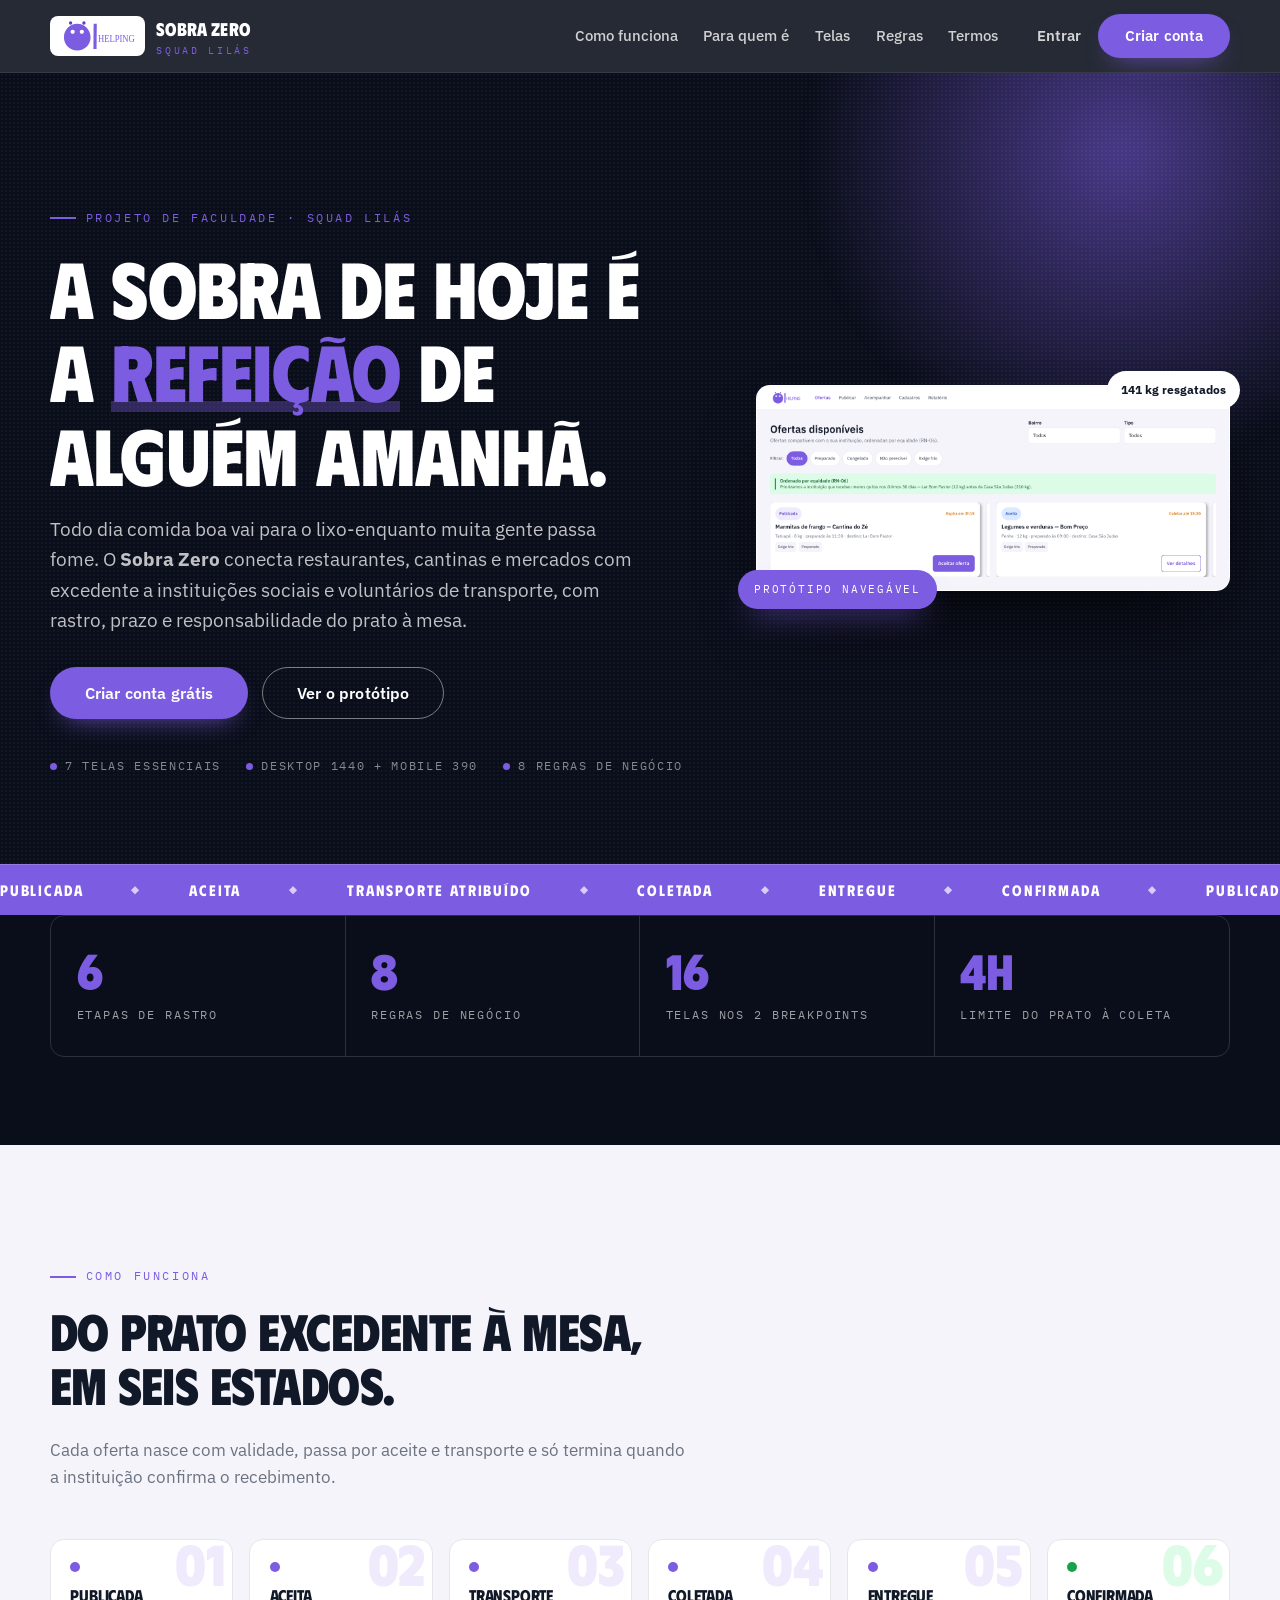
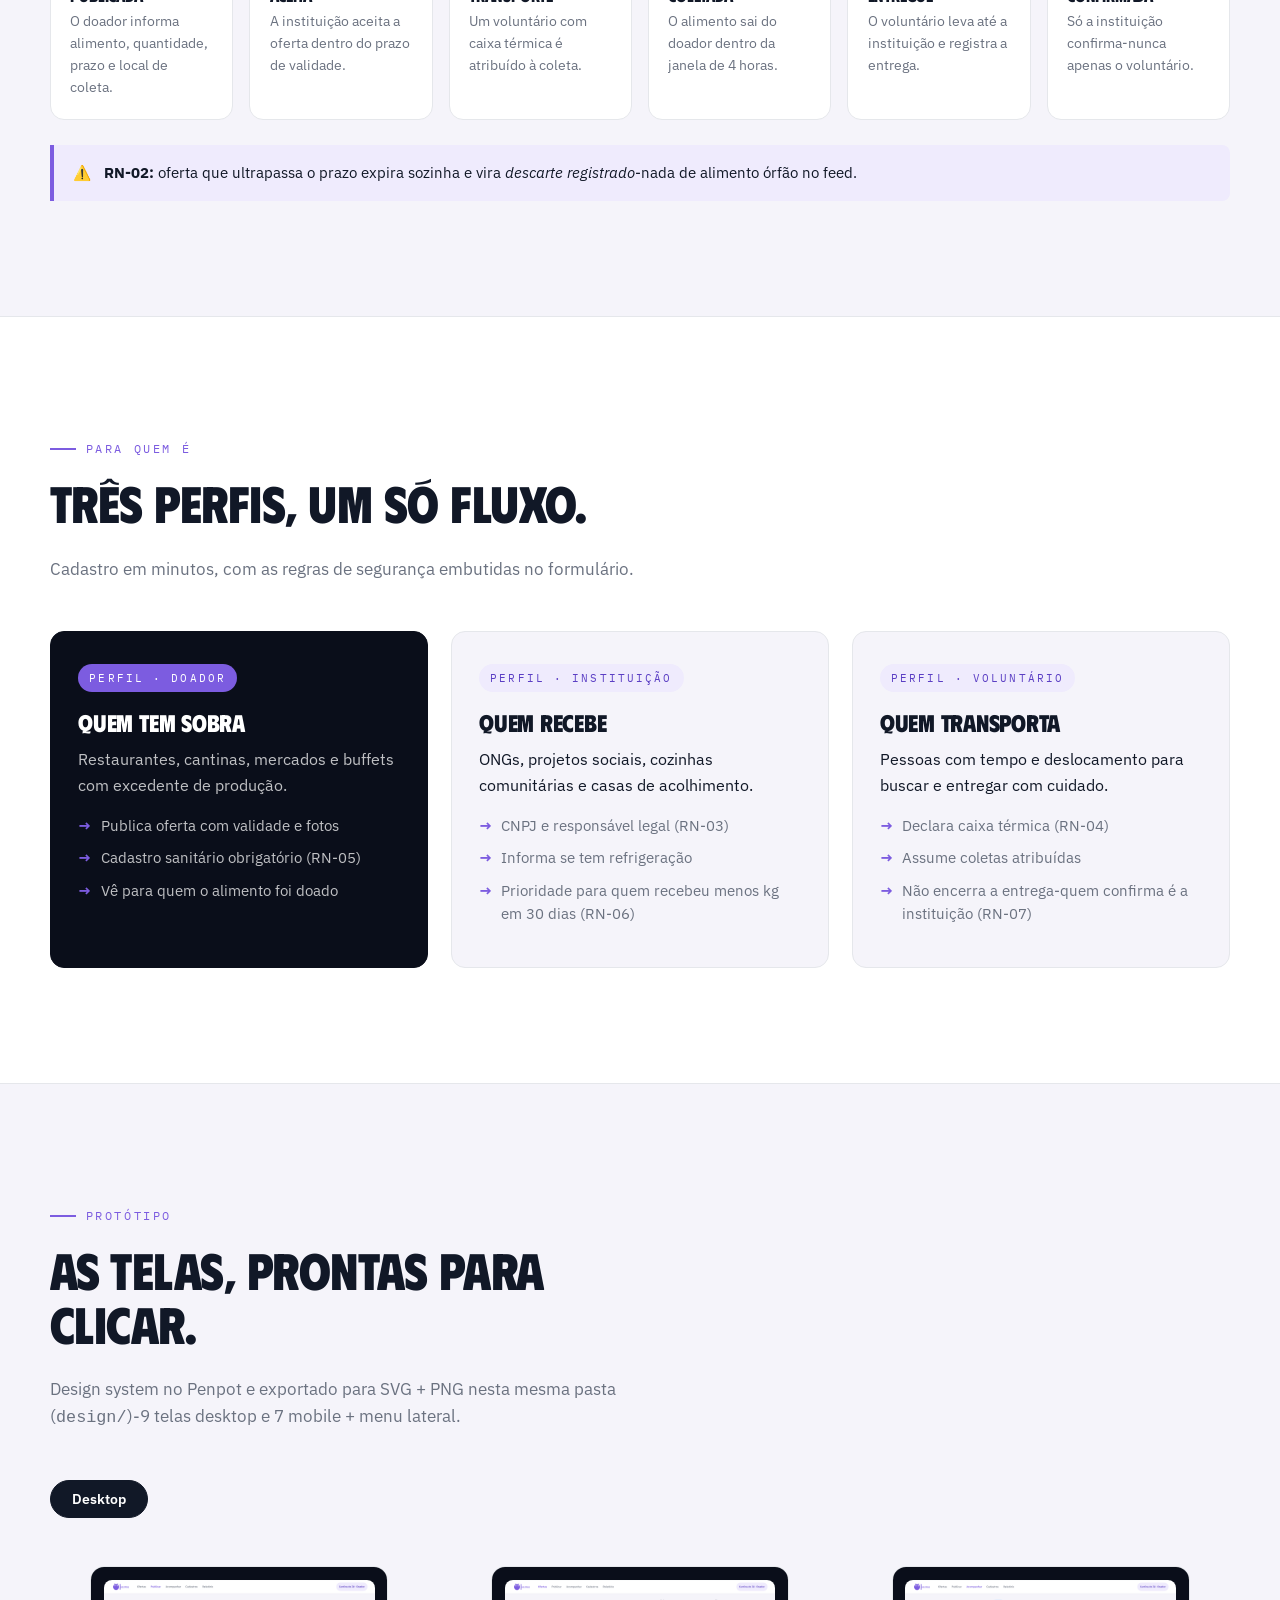
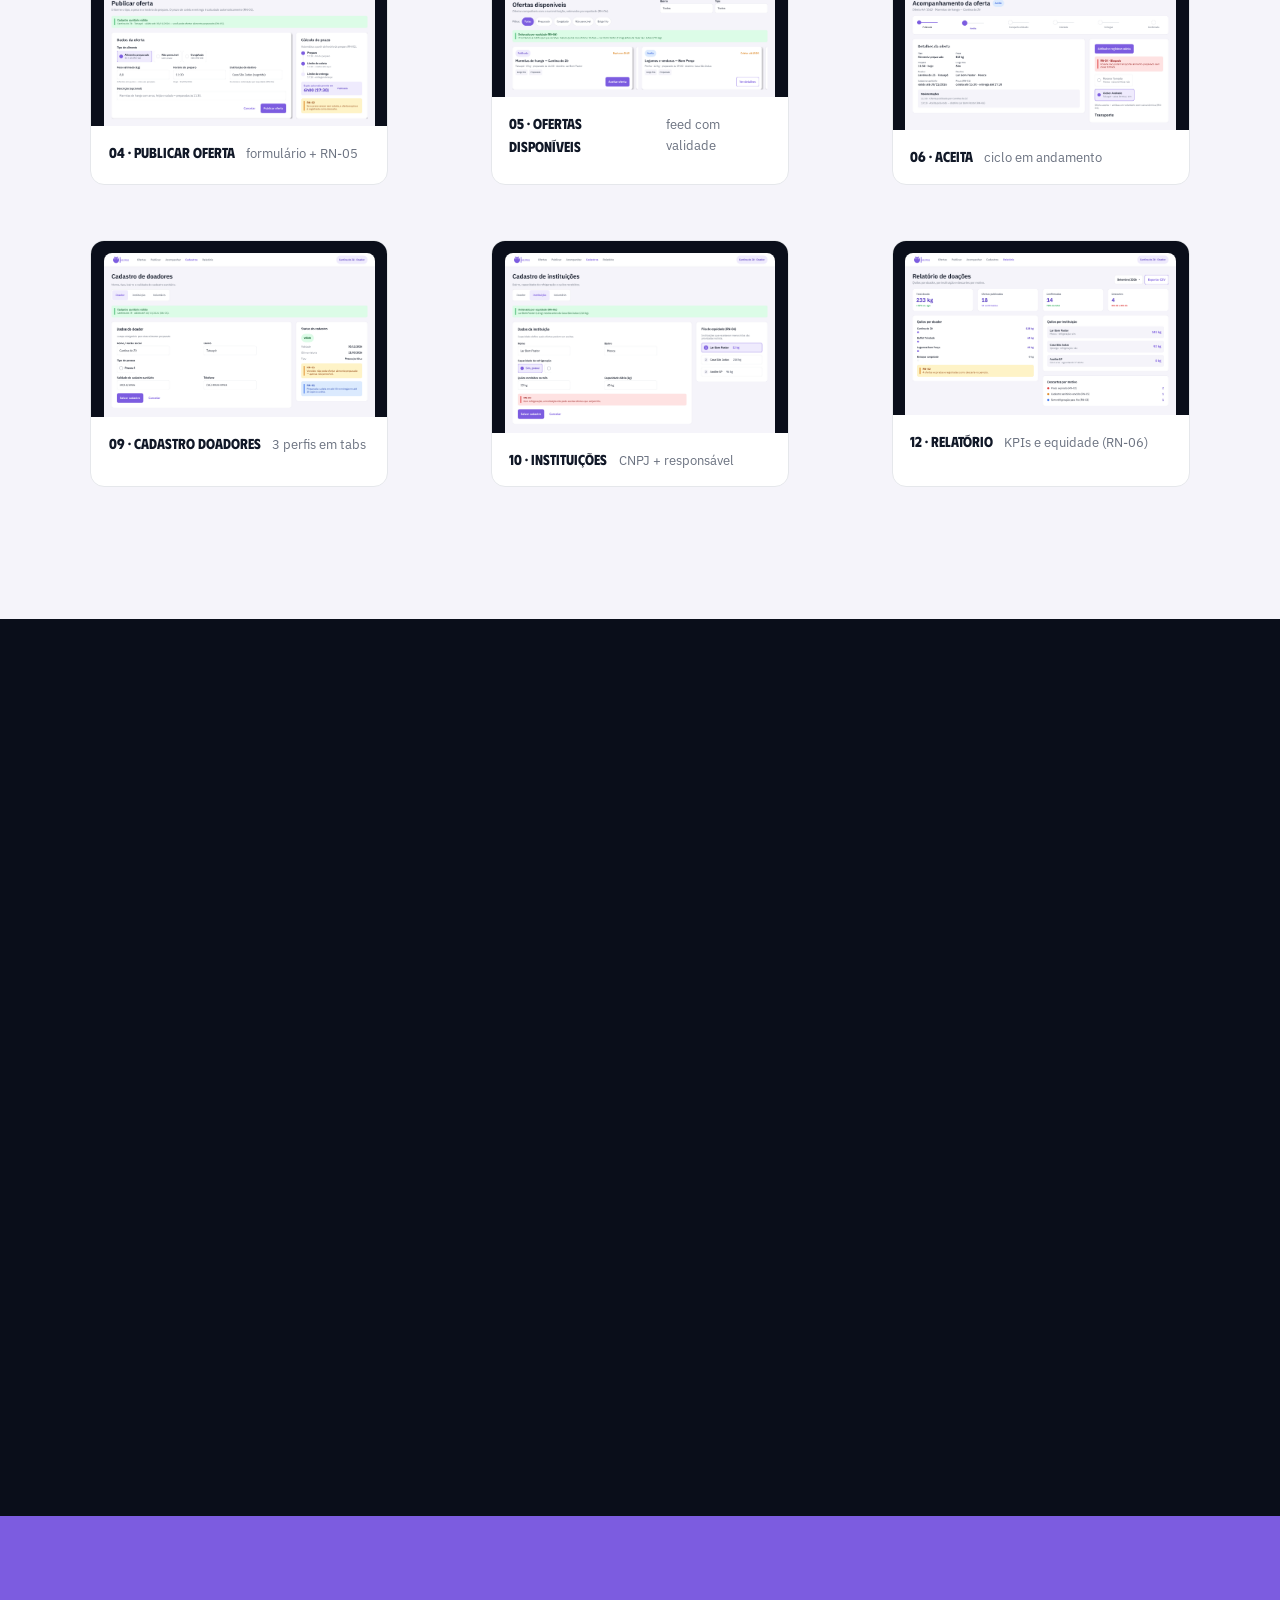
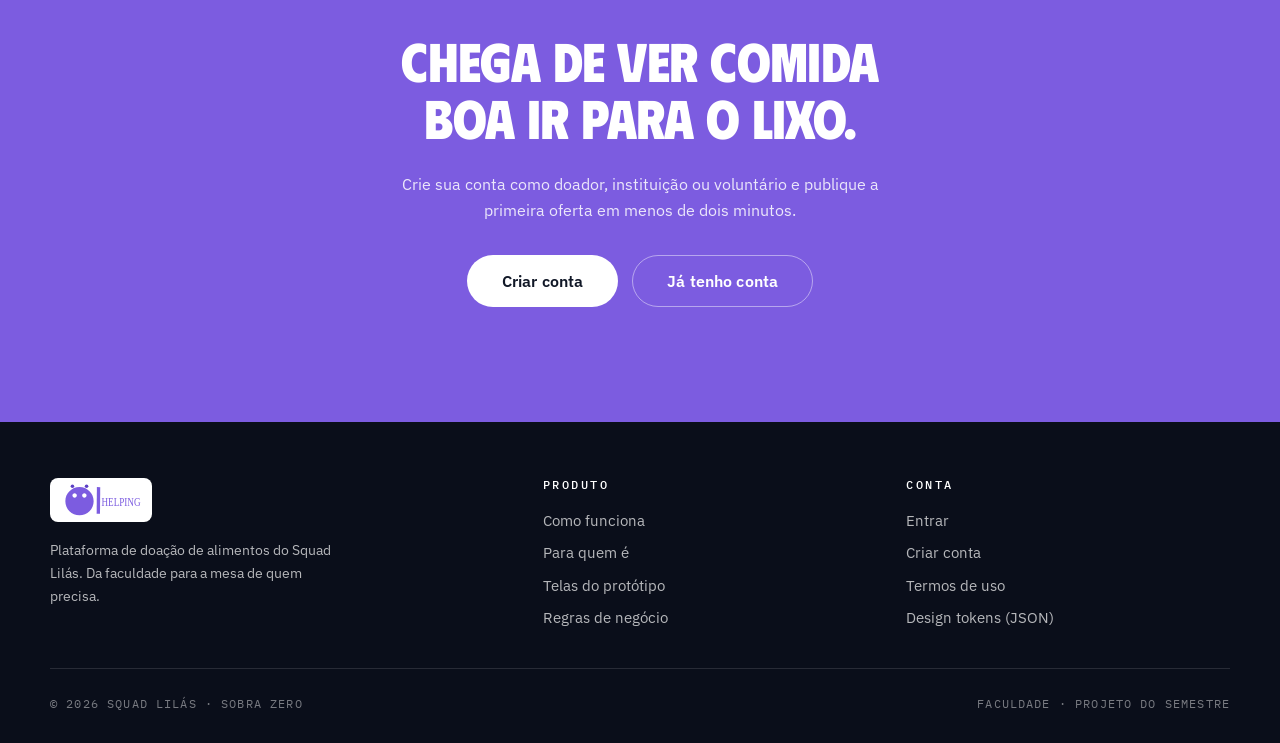
==== index.html @ b62a6cd4 "style: troca ' — ' por '-' em todo o projeto" ====
<!DOCTYPE html>
<html lang="pt-BR">
<head>
  <meta charset="UTF-8">
  <meta name="viewport" content="width=device-width, initial-scale=1.0">
  <meta name="description" content="Sobra Zero-plataforma que conecta doadores de alimento a instituições e voluntários. Projeto Squad Lilás.">
  <title>Sobra Zero-da sobra à mesa de quem precisa | Squad Lilás</title>
  <link rel="stylesheet" href="css/stily.css">
</head>
<body>

  <!-- ================= HEADER ================= -->
  <header class="site-header" id="header">
    <div class="container">
      <a class="brand" href="index.html">
        <img src="/design/Logo/Logo.svg" alt="Logo Sobra Zero">
        <span>
          <strong>Sobra Zero</strong>
          <small>Squad Lilás</small>
        </span>
      </a>

      <nav class="nav">
        <a href="#ciclo">Como funciona</a>
        <a href="#para-quem">Para quem é</a>
        <a href="#telas">Telas</a>
        <a href="#regras">Regras</a>
        <a href="pages/termos.html">Termos</a>
      </nav>

      <div class="header-actions">
        <a class="login" href="pages/login.html">Entrar</a>
        <a class="btn btn-primary" href="pages/cadastro.html">Criar conta</a>
      </div>

      <button class="burger" id="burger" aria-label="Abrir menu" aria-expanded="false">
        <span></span>
      </button>
    </div>
  </header>

  <!-- ================= HERO ================= -->
  <section class="hero">
    <div class="container">
      <div class="hero-grid">
        <div>
          <span class="kicker">Projeto de faculdade · Squad Lilás</span>
          <h1>A sobra de hoje é a <span class="accent">refeição</span> de alguém amanhã.</h1>
          <p class="lead">
            Todo dia comida boa vai para o lixo-enquanto muita gente passa fome.
            O <strong>Sobra Zero</strong> conecta restaurantes, cantinas e mercados com excedente
            a instituições sociais e voluntários de transporte, com rastro, prazo e
            responsabilidade do prato à mesa.
          </p>

          <div class="hero-ctas">
            <a class="btn btn-primary btn-lg" href="pages/cadastro.html">Criar conta grátis</a>
            <a class="btn btn-ghost-light btn-lg" href="#telas">Ver o protótipo</a>
          </div>

          <div class="hero-meta">
            <span>7 telas essenciais</span>
            <span>Desktop 1440 + Mobile 390</span>
            <span>8 regras de negócio</span>
          </div>
        </div>

        <div class="hero-visual">
          <div class="shot">
            <img src="design/desktop/05-ofertas-disponiveis.png"
                 alt="Tela Ofertas disponíveis do protótipo Sobra Zero" loading="lazy">
          </div>
          <span class="badge">Protótipo navegável</span>
          <span class="badge-2">141 kg resgatados</span>
        </div>
      </div>
    </div>

    <!-- ticker do ciclo de vida -->
    <div class="ticker" aria-hidden="true">
      <div class="ticker-track">
        <span>Publicada</span><span>Aceita</span><span>Transporte atribuído</span>
        <span>Coletada</span><span>Entregue</span><span>Confirmada</span>
        <span>Publicada</span><span>Aceita</span><span>Transporte atribuído</span>
        <span>Coletada</span><span>Entregue</span><span>Confirmada</span>
      </div>
    </div>
  </section>

  <!-- ================= STATS ================= -->
  <section class="stats">
    <div class="container">
      <div class="stats-grid">
        <div class="stat reveal"><b>6</b><span>etapas de rastro</span></div>
        <div class="stat reveal"><b>8</b><span>regras de negócio</span></div>
        <div class="stat reveal"><b>16</b><span>telas nos 2 breakpoints</span></div>
        <div class="stat reveal"><b>4h</b><span>limite do prato à coleta</span></div>
      </div>
    </div>
  </section>

  <!-- ================= CICLO ================= -->
  <section class="section" id="ciclo">
    <div class="container">
      <div class="section-head reveal">
        <span class="kicker">Como funciona</span>
        <h2>Do prato excedente à mesa, em seis estados.</h2>
        <p>Cada oferta nasce com validade, passa por aceite e transporte e só termina
           quando a instituição confirma o recebimento.</p>
      </div>

      <div class="cycle-grid">
        <article class="step reveal" data-n="01">
          <div class="dot"></div>
          <h3>Publicada</h3>
          <p>O doador informa alimento, quantidade, prazo e local de coleta.</p>
        </article>
        <article class="step reveal" data-n="02">
          <div class="dot"></div>
          <h3>Aceita</h3>
          <p>A instituição aceita a oferta dentro do prazo de validade.</p>
        </article>
        <article class="step reveal" data-n="03">
          <div class="dot"></div>
          <h3>Transporte</h3>
          <p>Um voluntário com caixa térmica é atribuído à coleta.</p>
        </article>
        <article class="step reveal" data-n="04">
          <div class="dot"></div>
          <h3>Coletada</h3>
          <p>O alimento sai do doador dentro da janela de 4 horas.</p>
        </article>
        <article class="step reveal" data-n="05">
          <div class="dot"></div>
          <h3>Entregue</h3>
          <p>O voluntário leva até a instituição e registra a entrega.</p>
        </article>
        <article class="step is-end reveal" data-n="06">
          <div class="dot"></div>
          <h3>Confirmada</h3>
          <p>Só a instituição confirma-nunca apenas o voluntário.</p>
        </article>
      </div>

      <div class="cycle-note reveal">
        <span>⚠️</span>
        <p style="margin:0">
          <b>RN-02:</b> oferta que ultrapassa o prazo expira sozinha e vira
          <em>descarte registrado</em>-nada de alimento órfão no feed.
        </p>
      </div>
    </div>
  </section>

  <!-- ================= PARA QUEM ================= -->
  <section class="section personas" id="para-quem">
    <div class="container">
      <div class="section-head reveal">
        <span class="kicker">Para quem é</span>
        <h2>Três perfis, um só fluxo.</h2>
        <p>Cadastro em minutos, com as regras de segurança embutidas no formulário.</p>
      </div>

      <div class="persona-grid">
        <article class="persona is-featured reveal">
          <span class="tag">Perfil · Doador</span>
          <h3>Quem tem sobra</h3>
          <p>Restaurantes, cantinas, mercados e buffets com excedente de produção.</p>
          <ul>
            <li>Publica oferta com validade e fotos</li>
            <li>Cadastro sanitário obrigatório (RN-05)</li>
            <li>Vê para quem o alimento foi doado</li>
          </ul>
        </article>

        <article class="persona reveal">
          <span class="tag">Perfil · Instituição</span>
          <h3>Quem recebe</h3>
          <p>ONGs, projetos sociais, cozinhas comunitárias e casas de acolhimento.</p>
          <ul>
            <li>CNPJ e responsável legal (RN-03)</li>
            <li>Informa se tem refrigeração</li>
            <li>Prioridade para quem recebeu menos kg em 30 dias (RN-06)</li>
          </ul>
        </article>

        <article class="persona reveal">
          <span class="tag">Perfil · Voluntário</span>
          <h3>Quem transporta</h3>
          <p>Pessoas com tempo e deslocamento para buscar e entregar com cuidado.</p>
          <ul>
            <li>Declara caixa térmica (RN-04)</li>
            <li>Assume coletas atribuídas</li>
            <li>Não encerra a entrega-quem confirma é a instituição (RN-07)</li>
          </ul>
        </article>
      </div>
    </div>
  </section>

  <!-- ================= TELAS ================= -->
  <section class="section" id="telas">
    <div class="container">
      <div class="section-head reveal">
        <span class="kicker">Protótipo</span>
        <h2>As telas, prontas para clicar.</h2>
        <p>Design system no Penpot e exportado para SVG + PNG nesta mesma pasta
           (<code>design/</code>)-9 telas desktop e 7 mobile + menu lateral.</p>
      </div>

      <div class="gallery-tabs" role="tablist">
        <button class="gallery-tab is-active" data-panel="desk">Desktop</button>
      </div>

      <div class="gallery-panel is-active" id="panel-desk">
        <div class="gallery-grid">
          <figure class="shot-card reveal">
            <div class="frame"><img src="design/desktop/04-publicar-oferta.png" alt="Tela Publicar oferta" loading="lazy"></div>
            <figcaption><b>04 · Publicar oferta</b><span>formulário + RN-05</span></figcaption>
          </figure>
          <figure class="shot-card reveal">
            <div class="frame"><img src="design/desktop/05-ofertas-disponiveis.png" alt="Tela Ofertas disponíveis" loading="lazy"></div>
            <figcaption><b>05 · Ofertas disponíveis</b><span>feed com validade</span></figcaption>
          </figure>
          <figure class="shot-card reveal">
            <div class="frame"><img src="design/desktop/06-acompanhar-aceita.png" alt="Tela Acompanhamento Aceita" loading="lazy"></div>
            <figcaption><b>06 · Aceita</b><span>ciclo em andamento</span></figcaption>
          </figure>
          <figure class="shot-card reveal">
            <div class="frame"><img src="design/desktop/09-cadastro-doadores.png" alt="Tela Cadastro de doadores" loading="lazy"></div>
            <figcaption><b>09 · Cadastro doadores</b><span>3 perfis em tabs</span></figcaption>
          </figure>
          <figure class="shot-card reveal">
            <div class="frame"><img src="design/desktop/10-cadastro-instituicoes.png" alt="Tela Cadastro de instituições" loading="lazy"></div>
            <figcaption><b>10 · Instituições</b><span>CNPJ + responsável</span></figcaption>
          </figure>
          <figure class="shot-card reveal">
            <div class="frame"><img src="design/desktop/12-relatorio-doacoes.png" alt="Tela Relatório de doações" loading="lazy"></div>
            <figcaption><b>12 · Relatório</b><span>KPIs e equidade (RN-06)</span></figcaption>
          </figure>
        </div>
      </div>
    </div>
  </section>

  <!-- ================= REGRAS ================= -->
  <section class="section rules" id="regras">
    <div class="container">
      <div class="section-head reveal">
        <span class="kicker">Regras de negócio</span>
        <h2>Oito regras que protegem quem come.</h2>
        <p>Negócio não é enfeite: prazo, frio e assinatura de quem recebe são requisitos do produto.</p>
      </div>

      <div class="rules-grid">
        <div class="rule reveal"><code>RN-01</code><p>Alimento preparado: 4h entre o fim do preparo e a coleta, 2h entre coleta e entrega.</p></div>
        <div class="rule reveal"><code>RN-02</code><p>Oferta que estoura o prazo expira sozinha e é registrada como descarte.</p></div>
        <div class="rule reveal"><code>RN-03</code><p>Instituição sem refrigeração não pode aceitar oferta que exija frio.</p></div>
        <div class="rule reveal"><code>RN-04</code><p>Voluntário sem caixa térmica não pode transportar alimento.</p></div>
        <div class="rule reveal"><code>RN-05</code><p>Cadastro sanitário vencido: não ofertar preparado, apenas não perecível.</p></div>
        <div class="rule reveal"><code>RN-06</code><p>Feed prioriza a instituição que recebeu menos quilos nos últimos 30 dias.</p></div>
        <div class="rule reveal"><code>RN-07</code><p>Entrega só conclui com confirmação da instituição, nunca só do voluntário.</p></div>
        <div class="rule reveal"><code>RN-08</code><p>Congelado não é preparado: prazo estendido de 48 horas.</p></div>
      </div>
    </div>
  </section>

  <!-- ================= CTA ================= -->
  <section class="section cta-band">
    <div class="container">
      <h2>Chega de ver comida boa ir para o lixo.</h2>
      <p>Crie sua conta como doador, instituição ou voluntário e publique a primeira
         oferta em menos de dois minutos.</p>
      <div class="row">
        <a class="btn btn-light btn-lg" href="pages/cadastro.html">Criar conta</a>
        <a class="btn btn-ghost-light btn-lg" href="pages/login.html">Já tenho conta</a>
      </div>
    </div>
  </section>

  <!-- ================= FOOTER ================= -->
  <footer class="site-footer">
    <div class="container">
      <div class="footer-grid">
        <div class="footer-brand">
          <img src="imags/Logo/Logo.svg" alt="Sobra Zero">
          <p>Plataforma de doação de alimentos do Squad Lilás.
             Da faculdade para a mesa de quem precisa.</p>
        </div>

        <div>
          <h4>Produto</h4>
          <ul>
            <li><a href="#ciclo">Como funciona</a></li>
            <li><a href="#para-quem">Para quem é</a></li>
            <li><a href="#telas">Telas do protótipo</a></li>
            <li><a href="#regras">Regras de negócio</a></li>
          </ul>
        </div>

        <div>
          <h4>Conta</h4>
          <ul>
            <li><a href="pages/login.html">Entrar</a></li>
            <li><a href="pages/cadastro.html">Criar conta</a></li>
            <li><a href="pages/termos.html">Termos de uso</a></li>
            <li><a href="design/structure.json">Design tokens (JSON)</a></li>
          </ul>
        </div>
      </div>

      <div class="footer-bottom">
        <span>© 2026 Squad Lilás · Sobra Zero</span>
        <span>Faculdade · Projeto do semestre</span>
      </div>
    </div>
  </footer>

  <script>
    // menu mobile
    const header = document.getElementById('header');
    document.getElementById('burger').addEventListener('click', function () {
      const open = header.classList.toggle('is-open');
      this.setAttribute('aria-expanded', open);
    });

    // abas da galeria
    document.querySelectorAll('.gallery-tab').forEach(function (tab) {
      tab.addEventListener('click', function () {
        document.querySelectorAll('.gallery-tab').forEach(t => t.classList.remove('is-active'));
        document.querySelectorAll('.gallery-panel').forEach(p => p.classList.remove('is-active'));
        tab.classList.add('is-active');
        document.getElementById('panel-' + tab.dataset.panel).classList.add('is-active');
      });
    });

    // reveal on scroll
    const io = new IntersectionObserver(function (entries) {
      entries.forEach(function (e) {
        if (e.isIntersecting) { e.target.classList.add('is-visible'); io.unobserve(e.target); }
      });
    }, { threshold: .12 });
    document.querySelectorAll('.reveal').forEach(el => io.observe(el));
  </script>
</body>
</html>
---- css/stily.css ----
/* ============================================================
   Sobra Zero-Squad Lilás
   Arquivo de estilos principal (esqueleto: css/stily.css)
   Tokens extraídos do design system Penpot "Lilas Helping"
   ============================================================ */

@import url('https://fonts.googleapis.com/css2?family=Phudu:wght@400;600;700;800&family=IBM+Plex+Sans:ital,wght@0,400;0,500;0,600;0,700;1,400&family=IBM+Plex+Mono:wght@400;500&display=swap');

:root {
  /* marca */
  --purple: #7C5CE0;
  --purple-dark: #5B3FC4;
  --tint: #EFEBFD;
  --tint-2: #E2DBFB;
  /* neutros */
  --ink: #111827;
  --ink-deep: #0A0E1A;
  --muted: #6B7280;
  --paper: #F5F4FA;
  --white: #FFFFFF;
  --border: #E5E7EB;
  /* estados */
  --success: #16A34A;
  --success-bg: #DCFCE7;
  --warning: #D97706;
  --warning-bg: #FEF3C7;
  --danger: #DC2626;
  --danger-bg: #FEE2E2;
  /* tipografia */
  --display: 'Phudu', sans-serif;
  --body: 'IBM Plex Sans', sans-serif;
  --mono: 'IBM Plex Mono', monospace;
  /* medidas */
  --container: 1180px;
  --radius: 14px;
  --radius-sm: 8px;
  --shadow: 0 18px 50px -22px rgba(17, 24, 39, .35);
  --shadow-soft: 0 8px 30px -18px rgba(17, 24, 39, .4);
}

/* ---------------- base ---------------- */
*, *::before, *::after { box-sizing: border-box; }

html { scroll-behavior: smooth; }

body {
  margin: 0;
  font-family: var(--body);
  color: var(--ink);
  background: var(--paper);
  line-height: 1.6;
  -webkit-font-smoothing: antialiased;
  text-rendering: optimizeLegibility;
}

img { max-width: 100%; display: block; }
a { color: inherit; }
h1, h2, h3, h4 { font-family: var(--display); line-height: 1.05; margin: 0 0 .5em; letter-spacing: -.01em; }
p { margin: 0 0 1em; }

::selection { background: var(--purple); color: #fff; }

.container {
  width: min(var(--container), calc(100% - 3rem));
  margin-inline: auto;
}

.kicker {
  font-family: var(--mono);
  font-size: .74rem;
  letter-spacing: .22em;
  text-transform: uppercase;
  color: var(--purple);
  display: inline-flex;
  align-items: center;
  gap: .6rem;
  margin-bottom: 1.1rem;
}
.kicker::before {
  content: "";
  width: 26px;
  height: 2px;
  background: var(--purple);
}

.section { padding: clamp(4rem, 9vw, 7.5rem) 0; }
.section-head { max-width: 640px; margin-bottom: 3rem; }
.section-head h2 { font-size: clamp(2rem, 4.4vw, 3.2rem); font-weight: 800; }
.section-head p { color: var(--muted); font-size: 1.05rem; }

/* ---------------- botões ---------------- */
.btn {
  display: inline-flex;
  align-items: center;
  justify-content: center;
  gap: .55rem;
  padding: .85rem 1.6rem;
  border-radius: 999px;
  border: 1.5px solid transparent;
  font: 600 .95rem/1 var(--body);
  letter-spacing: .01em;
  text-decoration: none;
  cursor: pointer;
  transition: transform .2s ease, box-shadow .2s ease, background .2s ease, color .2s ease, border-color .2s ease;
}
.btn:active { transform: translateY(1px) scale(.99); }

.btn-primary {
  background: var(--purple);
  color: #fff;
  box-shadow: 0 12px 26px -14px rgba(124, 92, 224, .9);
}
.btn-primary:hover { background: var(--purple-dark); transform: translateY(-2px); }

.btn-ghost {
  background: transparent;
  color: var(--ink);
  border-color: var(--ink);
}
.btn-ghost:hover { background: var(--ink); color: #fff; }

.btn-ghost-light {
  background: transparent;
  color: #fff;
  border-color: rgba(255, 255, 255, .45);
}
.btn-ghost-light:hover { background: #fff; color: var(--ink); border-color: #fff; }

.btn-light { background: #fff; color: var(--ink); }
.btn-light:hover { transform: translateY(-2px); box-shadow: var(--shadow); }

.btn-lg { padding: 1.05rem 2.1rem; font-size: 1rem; }
.btn-block { width: 100%; }

/* ---------------- header ---------------- */
.site-header {
  position: sticky;
  top: 0;
  z-index: 60;
  background: rgba(10, 14, 26, .88);
  backdrop-filter: blur(14px);
  border-bottom: 1px solid rgba(255, 255, 255, .08);
}
.site-header .container {
  display: flex;
  align-items: center;
  gap: 2rem;
  min-height: 72px;
}
.brand {
  display: flex;
  align-items: center;
  gap: .7rem;
  text-decoration: none;
  color: #fff;
}
.brand img { height: 40px; width: auto; background: #fff; border-radius: 8px; padding: 3px 7px; }
.brand strong {
  font-family: var(--display);
  font-weight: 800;
  font-size: 1.15rem;
  letter-spacing: .01em;
}
.brand small { display: block; font-family: var(--mono); font-size: .6rem; letter-spacing: .28em; color: var(--purple); text-transform: uppercase; }

.nav { display: flex; gap: 1.6rem; margin-left: auto; }
.nav a {
  color: rgba(255, 255, 255, .78);
  text-decoration: none;
  font-size: .92rem;
  font-weight: 500;
  position: relative;
  padding: .3rem 0;
}
.nav a::after {
  content: "";
  position: absolute;
  left: 0; bottom: 0;
  width: 100%;
  height: 2px;
  background: var(--purple);
  transform: scaleX(0);
  transform-origin: left;
  transition: transform .25s ease;
}
.nav a:hover { color: #fff; }
.nav a:hover::after { transform: scaleX(1); }

.header-actions { display: flex; gap: .7rem; align-items: center; }
.header-actions .login {
  color: rgba(255, 255, 255, .8);
  text-decoration: none;
  font-weight: 600;
  font-size: .92rem;
  padding: .55rem .4rem;
}
.header-actions .login:hover { color: #fff; }

.burger {
  display: none;
  margin-left: auto;
  width: 44px; height: 44px;
  border: 1px solid rgba(255, 255, 255, .25);
  border-radius: 10px;
  background: transparent;
  cursor: pointer;
  position: relative;
}
.burger span, .burger span::before, .burger span::after {
  content: "";
  position: absolute;
  left: 12px;
  width: 20px; height: 2px;
  background: #fff;
  transition: .25s;
}
.burger span { top: 21px; }
.burger span::before { top: -6px; left: 0; }
.burger span::after { top: 6px; left: 0; }

/* ---------------- hero ---------------- */
.hero {
  position: relative;
  background: var(--ink-deep);
  color: #fff;
  overflow: hidden;
  padding: clamp(4.5rem, 10vw, 8rem) 0 0;
}
.hero::before {
  /* mancha roxa */
  content: "";
  position: absolute;
  width: 720px; height: 720px;
  top: -280px; right: -200px;
  background: radial-gradient(circle, rgba(124, 92, 224, .55) 0%, rgba(124, 92, 224, 0) 62%);
  filter: blur(8px);
  pointer-events: none;
}
.hero::after {
  /* grão */
  content: "";
  position: absolute;
  inset: 0;
  background-image: radial-gradient(rgba(255, 255, 255, .075) 1px, transparent 1px);
  background-size: 4px 4px;
  opacity: .5;
  pointer-events: none;
}
.hero .container { position: relative; z-index: 2; }

.hero-grid {
  display: grid;
  grid-template-columns: 1.15fr .85fr;
  gap: clamp(2rem, 5vw, 4.5rem);
  align-items: center;
  padding-bottom: clamp(3.5rem, 7vw, 5.5rem);
}

.hero h1 {
  font-size: clamp(2.6rem, 6.2vw, 5rem);
  font-weight: 800;
  margin-bottom: 1.2rem;
}
.hero h1 .accent {
  color: var(--purple);
  position: relative;
  white-space: nowrap;
}
.hero h1 .accent::after {
  content: "";
  position: absolute;
  left: 0; bottom: .08em;
  width: 100%; height: .14em;
  background: rgba(124, 92, 224, .35);
  z-index: -1;
}
.hero .lead {
  font-size: clamp(1.02rem, 1.5vw, 1.18rem);
  color: rgba(255, 255, 255, .74);
  max-width: 54ch;
  margin-bottom: 2rem;
}
.hero-ctas { display: flex; flex-wrap: wrap; gap: .9rem; margin-bottom: 2.4rem; }

.hero-meta {
  display: flex;
  flex-wrap: wrap;
  gap: 1.6rem;
  font-family: var(--mono);
  font-size: .74rem;
  letter-spacing: .14em;
  text-transform: uppercase;
  color: rgba(255, 255, 255, .5);
}
.hero-meta span { display: inline-flex; align-items: center; gap: .5rem; }
.hero-meta span::before {
  content: "";
  width: 7px; height: 7px;
  border-radius: 50%;
  background: var(--purple);
}

/* mockup do protótipo no hero */
.hero-visual {
  position: relative;
  animation: floatIn .9s .15s cubic-bezier(.2, .7, .2, 1) both;
}
.hero-visual .shot {
  border-radius: var(--radius);
  border: 1px solid rgba(255, 255, 255, .14);
  box-shadow: 0 40px 80px -30px rgba(0, 0, 0, .8);
  background: #fff;
  overflow: hidden;
}
.hero-visual .shot img { width: 100%; }
.hero-visual .badge {
  position: absolute;
  bottom: -18px; left: -18px;
  background: var(--purple);
  color: #fff;
  font-family: var(--mono);
  font-size: .7rem;
  letter-spacing: .16em;
  text-transform: uppercase;
  padding: .65rem 1rem;
  border-radius: 999px;
  box-shadow: 0 16px 30px -14px rgba(124, 92, 224, .9);
}
.hero-visual .badge-2 {
  position: absolute;
  top: -14px; right: -10px;
  background: #fff;
  color: var(--ink);
  font-weight: 700;
  font-size: .78rem;
  padding: .55rem .9rem;
  border-radius: 999px;
  box-shadow: var(--shadow);
}

/* ticker do ciclo */
.ticker {
  position: relative;
  z-index: 2;
  background: var(--purple);
  color: #fff;
  overflow: hidden;
  border-top: 1px solid rgba(255, 255, 255, .18);
  padding: .8rem 0;
}
.ticker-track {
  display: flex;
  gap: 3rem;
  width: max-content;
  animation: ticker 26s linear infinite;
  font-family: var(--display);
  font-weight: 700;
  font-size: .95rem;
  letter-spacing: .12em;
  text-transform: uppercase;
  white-space: nowrap;
}
.ticker-track span { display: inline-flex; align-items: center; gap: 3rem; }
.ticker-track span::after { content: "◆"; font-size: .6rem; opacity: .7; }

/* ---------------- stats ---------------- */
.stats {
  background: var(--ink-deep);
  color: #fff;
  padding: 0 0 clamp(3.5rem, 7vw, 5.5rem);
}
.stats-grid {
  display: grid;
  grid-template-columns: repeat(4, 1fr);
  border: 1px solid rgba(255, 255, 255, .14);
  border-radius: var(--radius);
  overflow: hidden;
}
.stat {
  padding: 1.8rem 1.6rem;
  border-right: 1px solid rgba(255, 255, 255, .14);
}
.stat:last-child { border-right: 0; }
.stat b {
  display: block;
  font-family: var(--display);
  font-weight: 800;
  font-size: clamp(2.2rem, 4vw, 3.1rem);
  color: var(--purple);
  line-height: 1;
  margin-bottom: .45rem;
}
.stat span {
  font-family: var(--mono);
  font-size: .72rem;
  letter-spacing: .16em;
  text-transform: uppercase;
  color: rgba(255, 255, 255, .6);
}

/* ---------------- ciclo ---------------- */
.cycle-grid {
  display: grid;
  grid-template-columns: repeat(6, 1fr);
  gap: 1rem;
}
.step {
  position: relative;
  background: var(--white);
  border: 1px solid var(--border);
  border-radius: var(--radius);
  padding: 1.4rem 1.2rem 1.3rem;
  overflow: hidden;
  transition: transform .25s ease, box-shadow .25s ease, border-color .25s ease;
}
.step:hover { transform: translateY(-6px); box-shadow: var(--shadow); border-color: var(--tint-2); }
.step::before {
  content: attr(data-n);
  position: absolute;
  top: -.35rem; right: .4rem;
  font-family: var(--display);
  font-weight: 800;
  font-size: 3.6rem;
  color: var(--tint);
  line-height: 1;
}
.step h3 { font-size: 1.06rem; font-weight: 700; margin-bottom: .35rem; position: relative; }
.step p { font-size: .86rem; color: var(--muted); margin: 0; position: relative; }
.step .dot {
  width: 10px; height: 10px;
  border-radius: 50%;
  background: var(--purple);
  margin-bottom: .9rem;
}
.step.is-end .dot { background: var(--success); }
.step.is-end::before { color: var(--success-bg); }

.cycle-note {
  margin-top: 1.6rem;
  display: flex;
  gap: .8rem;
  align-items: flex-start;
  background: var(--tint);
  border-left: 4px solid var(--purple);
  border-radius: 0 var(--radius-sm) var(--radius-sm) 0;
  padding: 1rem 1.2rem;
  font-size: .92rem;
  color: var(--ink);
}
.cycle-note b { font-weight: 700; }

/* ---------------- personas ---------------- */
.personas { background: var(--white); border-block: 1px solid var(--border); }
.persona-grid { display: grid; grid-template-columns: repeat(3, 1fr); gap: 1.4rem; }
.persona {
  border: 1px solid var(--border);
  border-radius: var(--radius);
  padding: 2rem 1.7rem;
  background: var(--paper);
  transition: transform .25s ease, box-shadow .25s ease;
}
.persona:hover { transform: translateY(-6px); box-shadow: var(--shadow); }
.persona.is-featured { background: var(--ink-deep); color: #fff; border-color: var(--ink-deep); }
.persona.is-featured p, .persona.is-featured li { color: rgba(255, 255, 255, .74); }
.persona .tag {
  display: inline-block;
  font-family: var(--mono);
  font-size: .66rem;
  letter-spacing: .2em;
  text-transform: uppercase;
  padding: .35rem .7rem;
  border-radius: 999px;
  background: var(--tint);
  color: var(--purple-dark);
  margin-bottom: 1.1rem;
}
.persona.is-featured .tag { background: var(--purple); color: #fff; }
.persona h3 { font-size: 1.5rem; font-weight: 800; }
.persona ul { margin: 1rem 0 0; padding: 0; list-style: none; }
.persona li {
  position: relative;
  padding-left: 1.4rem;
  font-size: .92rem;
  color: var(--muted);
  margin-bottom: .55rem;
}
.persona li::before {
  content: "→";
  position: absolute;
  left: 0;
  color: var(--purple);
  font-weight: 700;
}
.persona.is-featured li::before { color: var(--purple); }

/* ---------------- galeria de telas ---------------- */
.gallery-tabs { display: flex; gap: .6rem; margin-bottom: 2rem; }
.gallery-tab {
  font: 600 .88rem/1 var(--body);
  padding: .7rem 1.3rem;
  border-radius: 999px;
  border: 1.5px solid var(--border);
  background: var(--white);
  cursor: pointer;
  transition: .2s;
}
.gallery-tab.is-active { background: var(--ink); color: #fff; border-color: var(--ink); }
.gallery-panel { display: none; }
.gallery-panel.is-active { display: block; animation: fadeUp .45s ease both; }

.gallery-grid { display: grid; grid-template-columns: repeat(3, 1fr); gap: 1.4rem; }
.shot-card {
  background: var(--white);
  border: 1px solid var(--border);
  border-radius: var(--radius);
  overflow: hidden;
  transition: transform .25s ease, box-shadow .25s ease;
}
.shot-card:hover { transform: translateY(-6px); box-shadow: var(--shadow); }
.shot-card .frame {
  background: var(--ink-deep);
  padding: .8rem .8rem 0;
}
.shot-card .frame img {
  border-radius: 8px 8px 0 0;
  width: 100%;
}
.shot-card figcaption {
  display: flex;
  align-items: baseline;
  gap: .7rem;
  padding: .95rem 1.1rem;
  font-size: .9rem;
}
.shot-card figcaption b { font-family: var(--display); font-weight: 700; }
.shot-card figcaption span { color: var(--muted); font-size: .8rem; }

.mobile-row { display: flex; gap: 1.4rem; overflow-x: auto; padding-bottom: 1rem; }
.mobile-row .shot-card { min-width: 240px; flex: 0 0 auto; }

/* ---------------- regras ---------------- */
.rules { background: var(--ink-deep); color: #fff; }
.rules .section-head h2 { color: #fff; }
.rules .section-head p { color: rgba(255, 255, 255, .65); }
.rules-grid { display: grid; grid-template-columns: repeat(2, 1fr); gap: 1rem; }
.rule {
  display: flex;
  gap: 1.1rem;
  align-items: flex-start;
  background: rgba(255, 255, 255, .045);
  border: 1px solid rgba(255, 255, 255, .12);
  border-radius: var(--radius);
  padding: 1.25rem 1.4rem;
  transition: .25s;
}
.rule:hover { background: rgba(124, 92, 224, .16); border-color: rgba(124, 92, 224, .55); }
.rule code {
  font-family: var(--mono);
  font-size: .74rem;
  letter-spacing: .08em;
  color: var(--purple);
  background: rgba(124, 92, 224, .14);
  border: 1px solid rgba(124, 92, 224, .4);
  padding: .3rem .55rem;
  border-radius: 6px;
  white-space: nowrap;
}
.rule p { margin: 0; font-size: .92rem; color: rgba(255, 255, 255, .78); }

/* ---------------- CTA final ---------------- */
.cta-band { background: var(--purple); color: #fff; text-align: center; }
.cta-band h2 { font-size: clamp(2rem, 4.6vw, 3.4rem); font-weight: 800; max-width: 18ch; margin-inline: auto; }
.cta-band p { color: rgba(255, 255, 255, .85); max-width: 52ch; margin: 0 auto 2rem; }
.cta-band .row { display: flex; gap: .9rem; justify-content: center; flex-wrap: wrap; }

/* ---------------- footer ---------------- */
.site-footer { background: var(--ink-deep); color: rgba(255, 255, 255, .7); padding: 3.5rem 0 2rem; font-size: .92rem; }
.footer-grid { display: grid; grid-template-columns: 1.4fr 1fr 1fr; gap: 2.5rem; padding-bottom: 2.4rem; border-bottom: 1px solid rgba(255, 255, 255, .12); }
.site-footer h4 { color: #fff; font-size: .78rem; font-family: var(--mono); font-weight: 500; letter-spacing: .2em; text-transform: uppercase; margin-bottom: 1.1rem; }
.site-footer ul { list-style: none; margin: 0; padding: 0; display: grid; gap: .55rem; }
.site-footer a { color: rgba(255, 255, 255, .7); text-decoration: none; }
.site-footer a:hover { color: var(--purple); }
.footer-brand img { background: #fff; border-radius: 8px; padding: 4px 8px; height: 44px; margin-bottom: 1rem; }
.footer-brand p { max-width: 36ch; font-size: .9rem; }
.footer-bottom {
  display: flex;
  justify-content: space-between;
  gap: 1rem;
  flex-wrap: wrap;
  padding-top: 1.6rem;
  font-family: var(--mono);
  font-size: .72rem;
  letter-spacing: .1em;
  text-transform: uppercase;
  color: rgba(255, 255, 255, .45);
}

/* ============================================================
   PÁGINAS DE AUTENTICAÇÃO (login / cadastro)
   ============================================================ */
.auth {
  min-height: 100vh;
  display: grid;
  grid-template-columns: 1fr 1.05fr;
}
.auth-aside {
  position: relative;
  background: var(--ink-deep);
  color: #fff;
  padding: clamp(2rem, 4vw, 3.5rem);
  display: flex;
  flex-direction: column;
  overflow: hidden;
}
.auth-aside::before {
  content: "";
  position: absolute;
  width: 560px; height: 560px;
  bottom: -220px; left: -180px;
  background: radial-gradient(circle, rgba(124, 92, 224, .5), transparent 65%);
}
.auth-aside::after {
  content: "";
  position: absolute;
  inset: 0;
  background-image: radial-gradient(rgba(255, 255, 255, .07) 1px, transparent 1px);
  background-size: 4px 4px;
  opacity: .5;
}
.auth-aside > * { position: relative; z-index: 2; }
.auth-aside .brand { margin-bottom: auto; }
.auth-aside blockquote {
  font-family: var(--display);
  font-weight: 700;
  font-size: clamp(1.5rem, 2.6vw, 2.2rem);
  line-height: 1.2;
  margin: 3rem 0 1rem;
  max-width: 18ch;
}
.auth-aside blockquote em { color: var(--purple); font-style: normal; }
.auth-aside .aside-list { list-style: none; padding: 0; margin: 1.5rem 0 0; display: grid; gap: .8rem; }
.auth-aside .aside-list li {
  display: flex; gap: .7rem; align-items: center;
  font-size: .92rem; color: rgba(255, 255, 255, .75);
}
.auth-aside .aside-list li::before {
  content: "✓";
  display: grid; place-items: center;
  width: 22px; height: 22px;
  border-radius: 50%;
  background: rgba(124, 92, 224, .25);
  color: var(--purple);
  font-size: .72rem;
  flex: 0 0 auto;
}
.auth-aside .aside-foot {
  margin-top: auto;
  padding-top: 2.5rem;
  font-family: var(--mono);
  font-size: .68rem;
  letter-spacing: .18em;
  text-transform: uppercase;
  color: rgba(255, 255, 255, .45);
}

.auth-main {
  display: flex;
  flex-direction: column;
  justify-content: center;
  padding: clamp(2rem, 5vw, 4rem);
  background: var(--paper);
}
.auth-card { width: min(460px, 100%); margin-inline: auto; animation: fadeUp .5s ease both; }
.auth-card .kicker { margin-bottom: .8rem; }
.auth-card h1 { font-size: clamp(1.9rem, 3.4vw, 2.5rem); font-weight: 800; }
.auth-card .sub { color: var(--muted); margin-bottom: 2rem; font-size: .98rem; }

.auth-switch {
  margin-top: 1.6rem;
  text-align: center;
  font-size: .93rem;
  color: var(--muted);
}
.auth-switch a { color: var(--purple-dark); font-weight: 600; text-decoration: none; }
.auth-switch a:hover { text-decoration: underline; }

.quick-row { display: flex; gap: .6rem; flex-wrap: wrap; margin-top: 1.4rem; }
.quick-row .qchip {
  font: 500 .78rem/1 var(--mono);
  letter-spacing: .08em;
  border: 1.5px dashed var(--border);
  background: var(--white);
  color: var(--muted);
  border-radius: 999px;
  padding: .55rem .9rem;
  cursor: pointer;
  transition: .2s;
}
.quick-row .qchip:hover { border-color: var(--purple); color: var(--purple-dark); border-style: solid; }

/* formulários */
.form-grid { display: grid; gap: 1.15rem; }
.form-row { display: grid; grid-template-columns: 1fr 1fr; gap: 1.15rem; }

.field label {
  display: block;
  font-size: .8rem;
  font-weight: 600;
  letter-spacing: .04em;
  text-transform: uppercase;
  color: var(--ink);
  margin-bottom: .45rem;
}
.field .hint { display: block; font-weight: 400; text-transform: none; letter-spacing: 0; color: var(--muted); font-size: .78rem; margin-top: .2rem; }
.field input, .field select, .field textarea {
  width: 100%;
  font: 400 .97rem/1.4 var(--body);
  color: var(--ink);
  background: var(--white);
  border: 1.5px solid var(--border);
  border-radius: var(--radius-sm);
  padding: .8rem .95rem;
  transition: border-color .2s, box-shadow .2s;
}
.field textarea { min-height: 96px; resize: vertical; }
.field input:focus, .field select:focus, .field textarea:focus {
  outline: none;
  border-color: var(--purple);
  box-shadow: 0 0 0 4px rgba(124, 92, 224, .16);
}
.field input::placeholder { color: #9CA3AF; }

.check {
  display: flex;
  gap: .7rem;
  align-items: flex-start;
  font-size: .88rem;
  color: var(--muted);
}
.check input { margin-top: .25rem; accent-color: var(--purple); width: 16px; height: 16px; }
.check a { color: var(--purple-dark); font-weight: 600; }

.meter { display: flex; gap: .35rem; margin-top: .55rem; }
.meter i {
  height: 5px;
  flex: 1;
  border-radius: 99px;
  background: var(--border);
  transition: background .3s;
}
.meter[data-score="1"] i:nth-child(1),
.meter[data-score="2"] i:nth-child(-n+2),
.meter[data-score="3"] i:nth-child(-n+3),
.meter[data-score="4"] i { background: var(--purple); }
.meter[data-score="1"] i:nth-child(1) { background: var(--danger); }
.meter[data-score="2"] i:nth-child(1) { background: var(--warning); }
.meter-label { font-size: .78rem; color: var(--muted); margin-top: .35rem; font-family: var(--mono); }

.alert {
  display: flex;
  gap: .8rem;
  border-radius: var(--radius-sm);
  padding: .9rem 1.05rem;
  font-size: .88rem;
  margin-bottom: 1.4rem;
}
.alert-info { background: var(--tint); border-left: 4px solid var(--purple); color: var(--purple-dark); }
.alert-warn { background: var(--warning-bg); border-left: 4px solid var(--warning); color: #92400E; }
.alert b { display: block; margin-bottom: .15rem; }

/* tabs de perfil (espelha o design M4/M5/M6 e 09/10/11) */
.tabs {
  display: flex;
  gap: .4rem;
  background: var(--white);
  border: 1.5px solid var(--border);
  border-radius: 999px;
  padding: .35rem;
  margin-bottom: 1.8rem;
}
.tabs button {
  flex: 1;
  font: 600 .88rem/1 var(--body);
  padding: .75rem .5rem;
  border: 0;
  border-radius: 999px;
  background: transparent;
  color: var(--muted);
  cursor: pointer;
  transition: .2s;
}
.tabs button.is-active { background: var(--tint); color: var(--purple-dark); box-shadow: inset 0 0 0 1.5px var(--purple); }
.tab-panel { display: none; }
.tab-panel.is-active { display: grid; gap: 1.15rem; animation: fadeUp .35s ease both; }

/* ============================================================
   TERMOS DE USO
   ============================================================ */
.legal-hero {
  background: var(--ink-deep);
  color: #fff;
  padding: clamp(3.5rem, 7vw, 5.5rem) 0;
  position: relative;
  overflow: hidden;
}
.legal-hero::after {
  content: "";
  position: absolute;
  inset: 0;
  background-image: radial-gradient(rgba(255, 255, 255, .07) 1px, transparent 1px);
  background-size: 4px 4px;
  opacity: .5;
}
.legal-hero .container { position: relative; z-index: 2; }
.legal-hero h1 { font-size: clamp(2.2rem, 5vw, 3.6rem); font-weight: 800; max-width: 16ch; }
.legal-hero p { color: rgba(255, 255, 255, .68); max-width: 58ch; margin: 0; }
.legal-hero .stamp {
  display: inline-flex;
  gap: .8rem;
  font-family: var(--mono);
  font-size: .7rem;
  letter-spacing: .16em;
  text-transform: uppercase;
  color: var(--purple);
  border: 1px solid rgba(124, 92, 224, .5);
  border-radius: 999px;
  padding: .45rem .95rem;
  margin-bottom: 1.4rem;
}

.legal {
  display: grid;
  grid-template-columns: 250px 1fr;
  gap: clamp(2rem, 5vw, 4rem);
  padding: clamp(3rem, 6vw, 5rem) 0;
  align-items: start;
}
.toc {
  position: sticky;
  top: 96px;
  background: var(--white);
  border: 1px solid var(--border);
  border-radius: var(--radius);
  padding: 1.4rem 1.2rem;
}
.toc h4 {
  font-family: var(--mono);
  font-size: .68rem;
  font-weight: 500;
  letter-spacing: .2em;
  text-transform: uppercase;
  color: var(--muted);
  margin-bottom: .9rem;
}
.toc ol { margin: 0; padding: 0; list-style: none; counter-reset: toc; display: grid; gap: .5rem; }
.toc a {
  counter-increment: toc;
  display: flex;
  gap: .6rem;
  font-size: .86rem;
  color: var(--muted);
  text-decoration: none;
  transition: color .2s;
}
.toc a::before { content: counter(toc, decimal-leading-zero); font-family: var(--mono); color: var(--purple); font-size: .74rem; }
.toc a:hover { color: var(--ink); }

.clauses { display: grid; gap: 2.6rem; }
.clause {
  background: var(--white);
  border: 1px solid var(--border);
  border-radius: var(--radius);
  padding: clamp(1.6rem, 3vw, 2.4rem);
  scroll-margin-top: 96px;
}
.clause h2 {
  font-size: clamp(1.3rem, 2.4vw, 1.7rem);
  font-weight: 800;
  display: flex;
  gap: .9rem;
  align-items: baseline;
}
.clause h2 span {
  font-family: var(--mono);
  font-size: .78rem;
  color: var(--purple);
  letter-spacing: .1em;
}
.clause p, .clause li { font-size: .96rem; color: #374151; }
.clause ul { padding-left: 1.2rem; display: grid; gap: .45rem; }
.clause strong { color: var(--ink); }
.clause .ref {
  background: var(--tint);
  border-left: 4px solid var(--purple);
  padding: .85rem 1rem;
  border-radius: 0 var(--radius-sm) var(--radius-sm) 0;
  font-size: .88rem;
  margin-top: 1rem;
}

/* ---------------- animações ---------------- */
@keyframes fadeUp { from { opacity: 0; transform: translateY(18px); } to { opacity: 1; transform: none; } }
@keyframes floatIn { from { opacity: 0; transform: translateY(28px) rotate(1deg); } to { opacity: 1; transform: none; } }
@keyframes ticker { to { transform: translateX(-50%); } }

.reveal { opacity: 0; transform: translateY(24px); transition: opacity .7s ease, transform .7s ease; }
.reveal.is-visible { opacity: 1; transform: none; }

@media (prefers-reduced-motion: reduce) {
  *, *::before, *::after { animation-duration: .01ms !important; transition-duration: .01ms !important; }
  html { scroll-behavior: auto; }
}

/* ---------------- responsivo ---------------- */
@media (max-width: 1080px) {
  .cycle-grid { grid-template-columns: repeat(3, 1fr); }
  .stats-grid { grid-template-columns: repeat(2, 1fr); }
  .stat:nth-child(2) { border-right: 0; }
  .stat:nth-child(-n+2) { border-bottom: 1px solid rgba(255, 255, 255, .14); }
  .gallery-grid { grid-template-columns: repeat(2, 1fr); }
  .auth { grid-template-columns: 1fr; }
  .auth-aside { min-height: 320px; }
  .auth-aside blockquote { margin-top: 2rem; }
}

@media (max-width: 860px) {
  .nav, .header-actions { display: none; }
  .burger { display: block; }
  .site-header.is-open .nav {
    display: flex;
    position: absolute;
    top: 72px; left: 0; right: 0;
    flex-direction: column;
    gap: 0;
    background: var(--ink-deep);
    border-bottom: 1px solid rgba(255, 255, 255, .12);
    padding: .5rem 1.5rem 1.2rem;
  }
  .site-header.is-open .nav a { padding: .9rem 0; border-bottom: 1px solid rgba(255, 255, 255, .08); }
  .site-header.is-open .header-actions {
    display: flex;
    position: absolute;
    top: calc(72px + 15.5rem);
    left: 0; right: 0;
    background: var(--ink-deep);
    padding: 0 1.5rem 1.4rem;
    gap: .8rem;
  }
  .site-header.is-open .header-actions .btn { flex: 1; }

  .hero-grid { grid-template-columns: 1fr; }
  .hero-visual { order: 2; max-width: 520px; }
  .persona-grid, .rules-grid, .footer-grid { grid-template-columns: 1fr; }
  .gallery-grid { grid-template-columns: 1fr; }
  .legal { grid-template-columns: 1fr; }
  .toc { position: static; }
}

@media (max-width: 620px) {
  .cycle-grid { grid-template-columns: 1fr; }
  .stats-grid { grid-template-columns: 1fr; }
  .stat { border-right: 0; border-bottom: 1px solid rgba(255, 255, 255, .14); }
  .stat:last-child { border-bottom: 0; }
  .form-row { grid-template-columns: 1fr; }
  .hero-ctas .btn { width: 100%; }
  .tabs { flex-direction: column; border-radius: var(--radius); }
  .tabs button { border-radius: var(--radius-sm); }
}
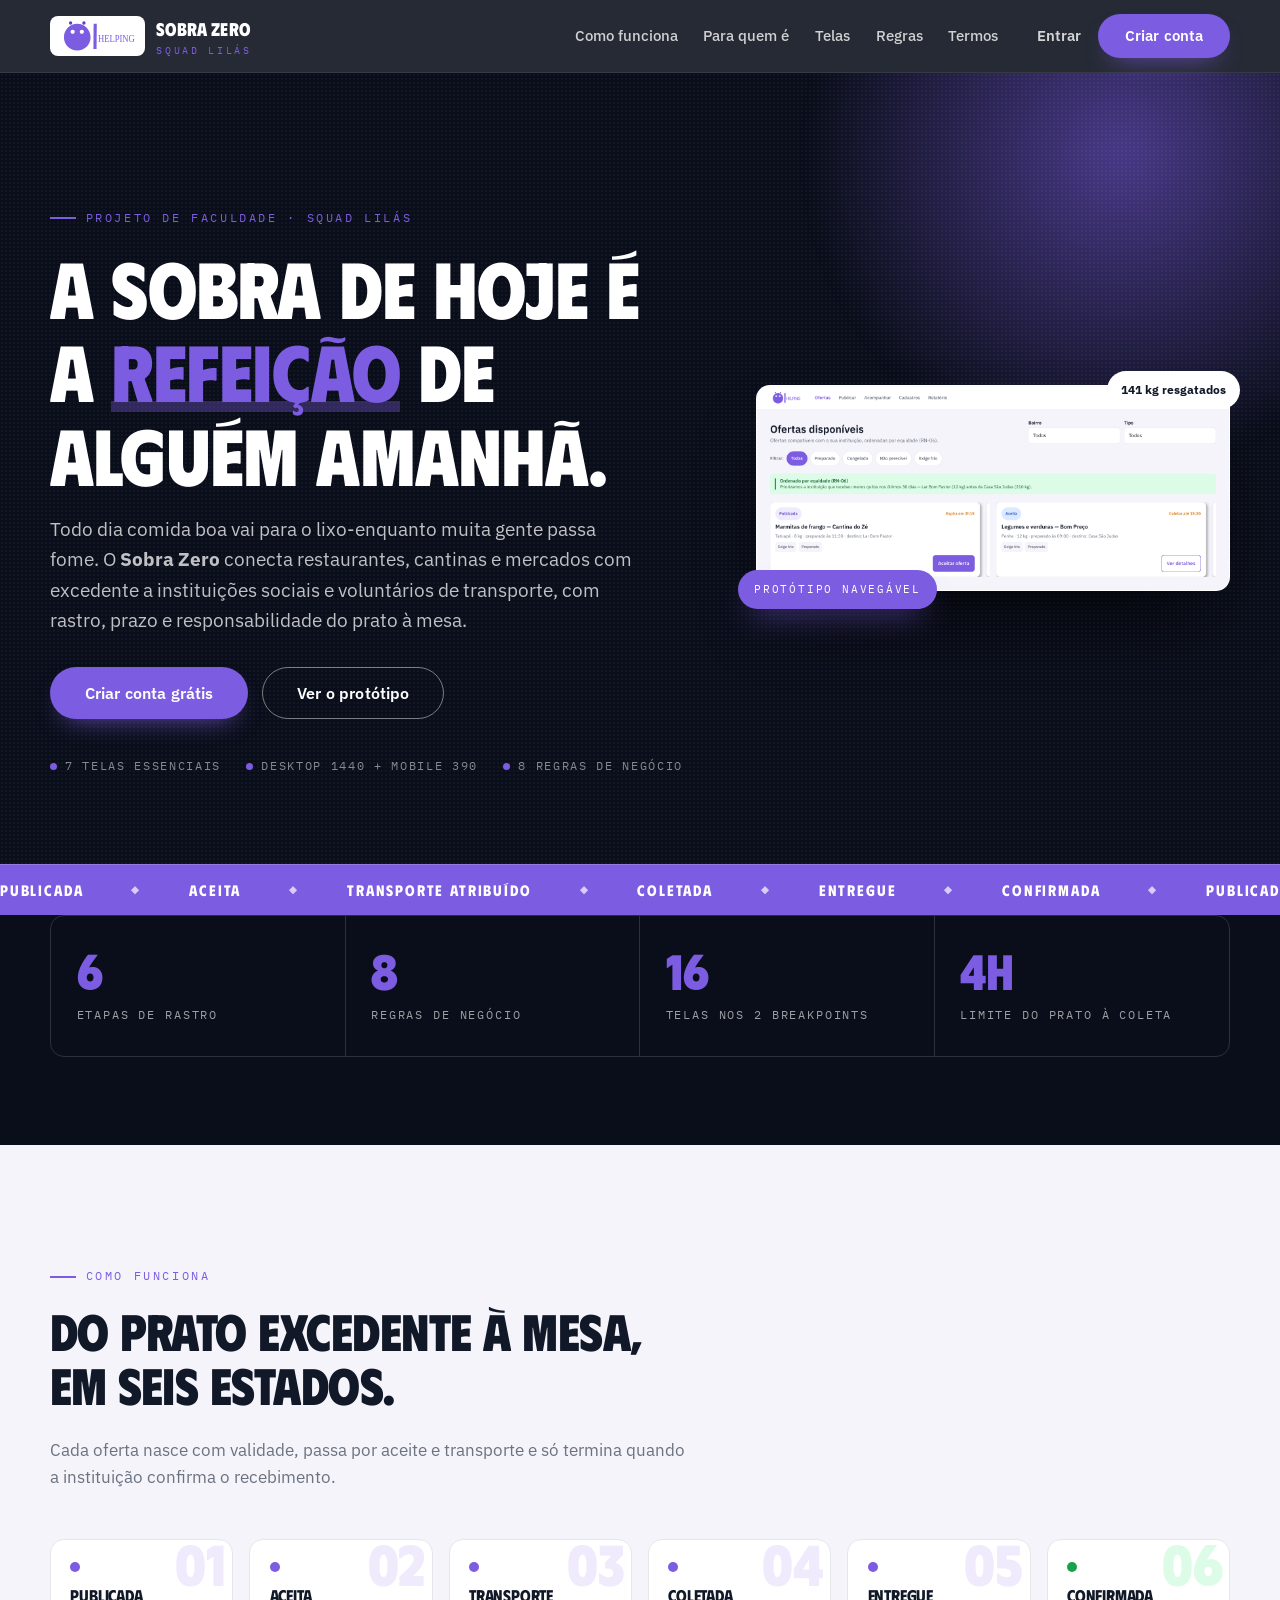
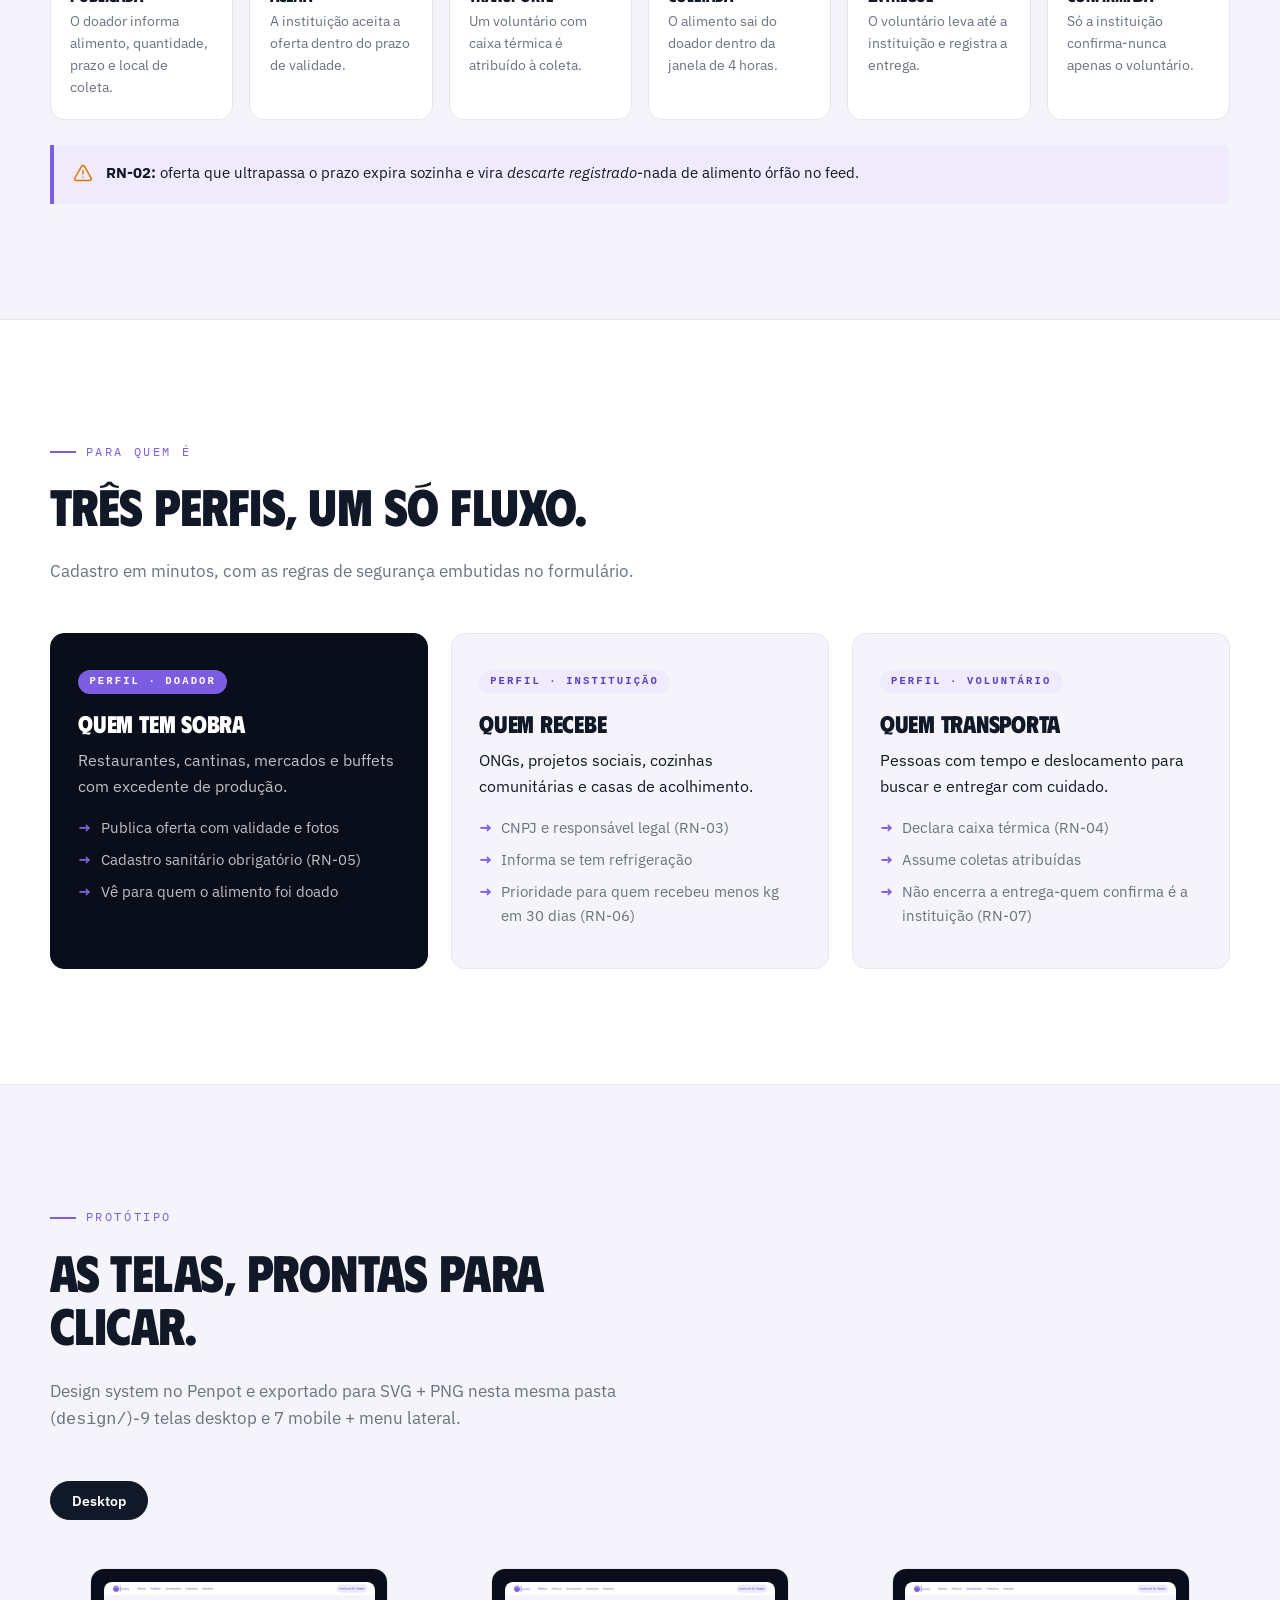
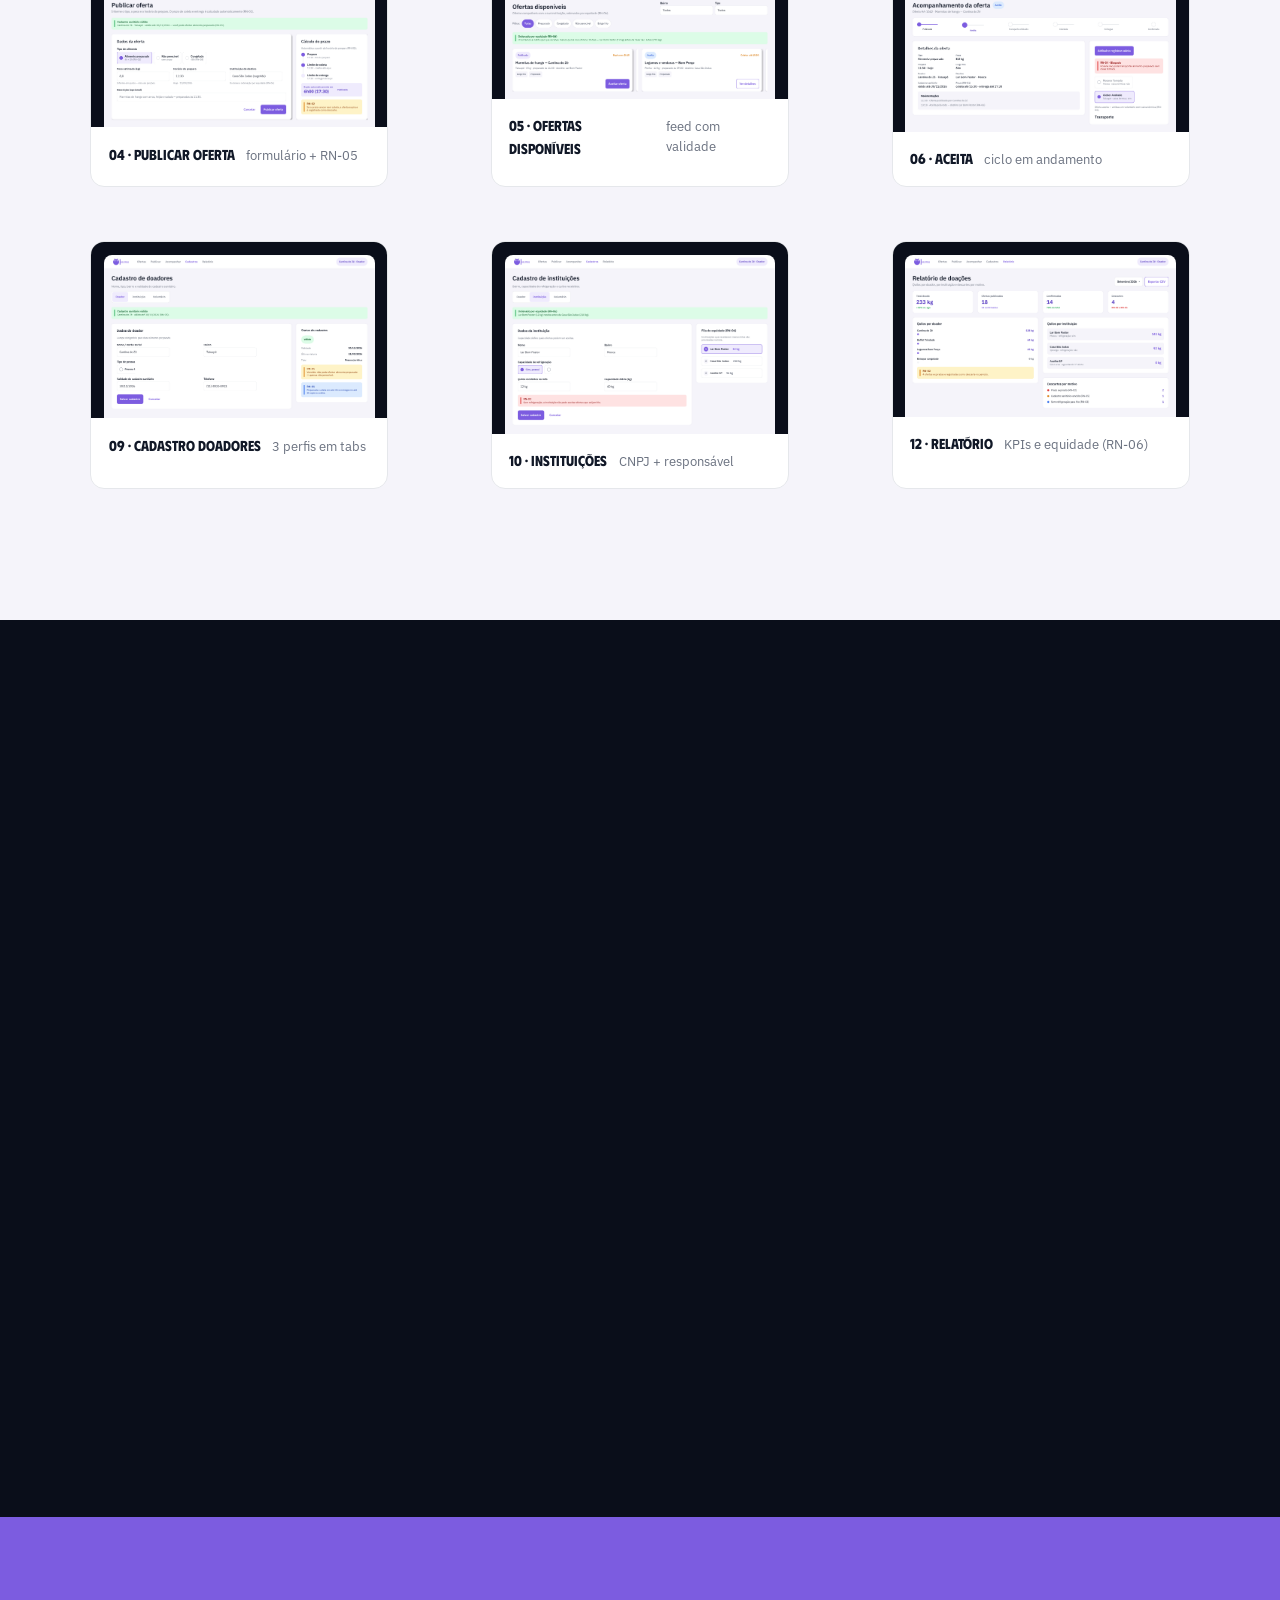
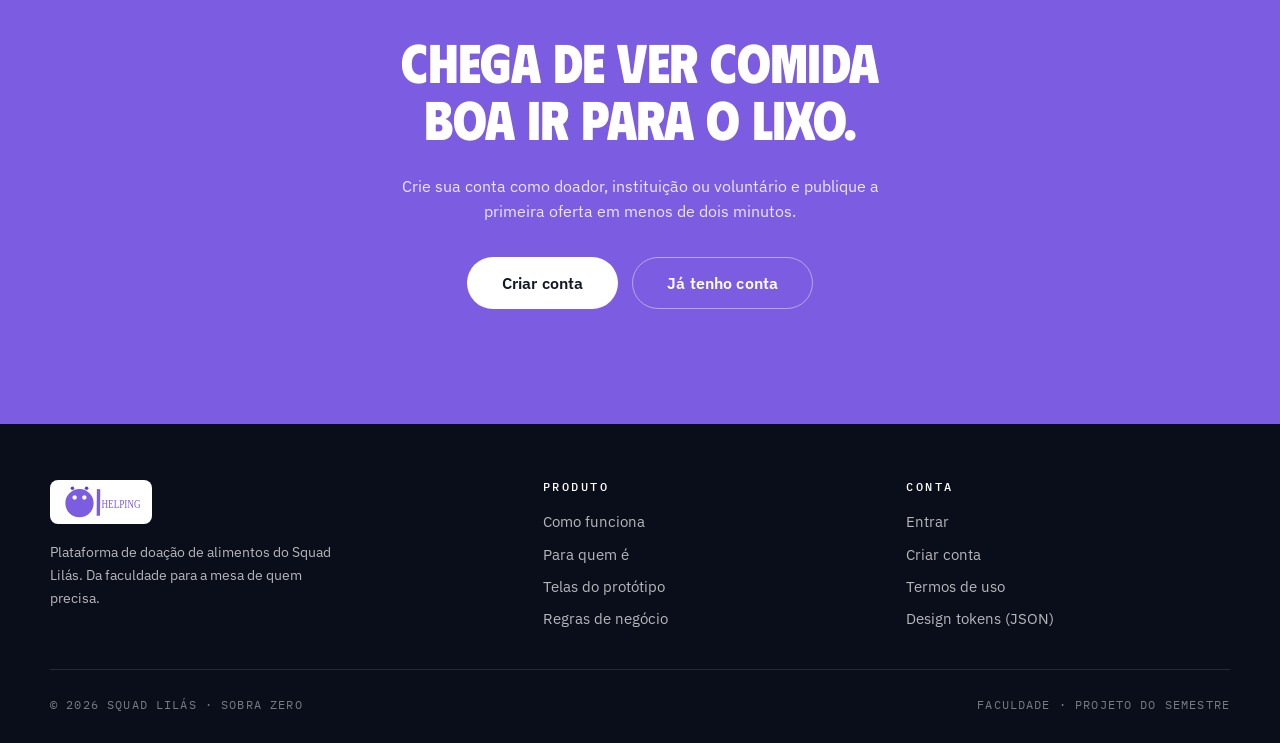
==== commit 6f724052: "feat(ui): adiciona biblioteca de ícones e redesenha cards de ofertas - cria pages-js/icons.js com SV" ====
--- a/index.html
+++ b/index.html
@@ -143,7 +143,7 @@
       </div>
 
       <div class="cycle-note reveal">
-        <span>⚠️</span>
+        <span data-icon="alert-triangle" data-size="20"></span>
         <p style="margin:0">
           <b>RN-02:</b> oferta que ultrapassa o prazo expira sozinha e vira
           <em>descarte registrado</em>-nada de alimento órfão no feed.
@@ -342,5 +342,6 @@
     }, { threshold: .12 });
     document.querySelectorAll('.reveal').forEach(el => io.observe(el));
   </script>
+  <script type="module" src="pages-js/icons.js"></script>
 </body>
 </html>
--- a/css/stily.css
+++ b/css/stily.css
@@ -448,6 +448,7 @@
   color: var(--ink);
 }
 .cycle-note b { font-weight: 700; }
+.cycle-note .icon { width: 20px; height: 20px; color: var(--warning); margin-top: .12rem; }
 
 /* ---------------- personas ---------------- */
 .personas { background: var(--white); border-block: 1px solid var(--border); }
@@ -469,6 +470,7 @@
   letter-spacing: .2em;
   text-transform: uppercase;
   padding: .35rem .7rem;
+  border: 0;
   border-radius: 999px;
   background: var(--tint);
   color: var(--purple-dark);
@@ -766,6 +768,8 @@
 }
 .alert-info { background: var(--tint); border-left: 4px solid var(--purple); color: var(--purple-dark); }
 .alert-warn { background: var(--warning-bg); border-left: 4px solid var(--warning); color: #92400E; }
+.alert-success { background: #F0FDF4; border-left: 4px solid var(--success); color: #166534; }
+.alert-danger { background: #FEF2F2; border-left: 4px solid var(--danger); color: #991B1B; }
 .alert b { display: block; margin-bottom: .15rem; }
 
 /* tabs de perfil (espelha o design M4/M5/M6 e 09/10/11) */
@@ -897,6 +901,512 @@
   font-size: .88rem;
   margin-top: 1rem;
 }
+
+/* ============================================================
+   COMPONENTES DO PRODUTO - feed, card de oferta, chips, timeline
+   Base: design/desktop/guia_de_estilo.html (§3, §5, §6, §7)
+   ============================================================ */
+
+/* ---- biblioteca de ícones ---- */
+.icon {
+  display: inline-block;
+  flex: 0 0 auto;
+  vertical-align: -.15em;
+  overflow: visible;
+}
+.icon-slot { display: inline-flex; align-items: center; }
+.btn .icon { width: 1.05em; height: 1.05em; }
+.chip .icon { width: 1em; height: 1em; }
+.alert .icon { width: 1.15rem; height: 1.15rem; margin-top: .05rem; }
+.alert-info .icon { color: var(--purple-dark); }
+.alert-warn .icon { color: var(--warning); }
+.back-link .icon { width: 16px; height: 16px; }
+.card-tags .icon { width: .95em; height: .95em; }
+.evento-timeline .avatar .icon { width: 18px; height: 18px; color: var(--purple-dark); }
+
+/* foco visível consistente */
+.btn:focus-visible,
+.nav a:focus-visible,
+.tabs button:focus-visible,
+.back-link:focus-visible,
+.card-oferta:focus-visible {
+  outline: 2px solid var(--purple);
+  outline-offset: 3px;
+}
+
+/* ---- cabeçalho de página interna ---- */
+.page-shell { padding: clamp(2rem, 4vw, 3rem) 0 clamp(3.5rem, 7vw, 5rem); }
+.page-shell--narrow { max-width: 820px; }
+.page-head { margin-bottom: 1.8rem; }
+.page-head h1 { font-size: clamp(1.9rem, 4vw, 2.6rem); font-weight: 800; }
+.page-head .sub { color: var(--muted); font-size: .98rem; margin: 0; max-width: 62ch; }
+.back-link {
+  display: inline-flex;
+  align-items: center;
+  gap: .45rem;
+  font-size: .88rem;
+  font-weight: 600;
+  color: var(--purple-dark);
+  text-decoration: none;
+  margin-bottom: 1.2rem;
+}
+.back-link:hover { text-decoration: underline; }
+
+/* ---- card base ---- */
+.card {
+  background: var(--white);
+  border: 1px solid var(--border);
+  border-radius: var(--radius);
+  padding: 1.35rem;
+  box-shadow: var(--shadow-soft);
+}
+.card h3 { margin-top: 0; }
+.card > :last-child { margin-bottom: 0; }
+
+.card-exp {
+  font-family: var(--mono);
+  font-size: .7rem;
+  font-weight: 500;
+  letter-spacing: .06em;
+  text-transform: uppercase;
+  color: #92400E;
+}
+
+/* ---- chips de status (§5) ---- */
+.chip {
+  display: inline-flex;
+  align-items: center;
+  gap: .4rem;
+  font-size: .76rem;
+  font-weight: 600;
+  line-height: 1.2;
+  padding: .38rem .8rem;
+  border-radius: 999px;
+  border: 1px solid var(--border);
+  background: var(--white);
+  color: var(--ink);
+  white-space: nowrap;
+}
+.chip-publicada { background: #EDE9FE; color: var(--purple-dark); border-color: #DDD6FE; }
+.chip-aceita { background: #DBEAFE; color: #1E40AF; border-color: #BFDBFE; }
+.chip-transporte { background: #CCFBF1; color: #0F766E; border-color: #99F6E4; }
+.chip-coletada { background: var(--warning-bg); color: #92400E; border-color: #FDE68A; }
+.chip-entregue { background: var(--success-bg); color: #166534; border-color: #BBF7D0; }
+.chip-confirmada { background: #DCFCE7; color: #047857; border-color: #6EE7B7; }
+.chip-expirada { background: #F3F4F6; color: #4B5563; border-color: var(--border); }
+.chip-cancelada { background: var(--danger-bg); color: #991B1B; border-color: #FECACA; }
+.chip-ativo { background: var(--tint); color: var(--purple-dark); border-color: var(--tint-2); }
+
+/* ---- tags (§7) ---- */
+.card-tags { display: flex; flex-wrap: wrap; gap: .45rem; margin-bottom: 1rem; }
+.tag {
+  display: inline-flex;
+  align-items: center;
+  gap: .3rem;
+  font-size: .72rem;
+  font-weight: 600;
+  line-height: 1.2;
+  background: var(--paper);
+  border: 1px solid var(--border);
+  color: #374151;
+  padding: .3rem .65rem;
+  border-radius: 999px;
+  white-space: nowrap;
+}
+.tag .icon { width: 13px; height: 13px; color: var(--purple-dark); }
+
+/* ---- botões complementares (§3) ---- */
+.btn-secondary {
+  background: var(--white);
+  color: var(--purple-dark);
+  border-color: var(--purple);
+}
+.btn-secondary:hover { background: var(--tint); transform: translateY(-2px); }
+.btn-danger { background: var(--danger); color: #fff; }
+.btn-danger:hover { background: #B91C1C; transform: translateY(-2px); }
+.btn-disabled,
+.btn:disabled {
+  background: #E5E7EB;
+  color: #6B7280;
+  border-color: #E5E7EB;
+  box-shadow: none;
+  cursor: not-allowed;
+  transform: none;
+  white-space: normal;
+  text-align: left;
+}
+.btn-disabled:hover,
+.btn:disabled:hover { background: #E5E7EB; color: #6B7280; transform: none; }
+
+/* ---- barra de filtros do feed ---- */
+.filters-bar {
+  display: flex;
+  gap: .9rem;
+  flex-wrap: wrap;
+  align-items: flex-end;
+  margin: 1.6rem 0;
+}
+.filters-bar .field { min-width: 190px; }
+.filters-bar .btn { flex: 0 0 auto; }
+.filters-bar .filters-actions { margin-left: auto; display: flex; gap: .6rem; flex-wrap: wrap; }
+
+/* ---- feed de ofertas ---- */
+.feed-container {
+  display: grid;
+  gap: 1.15rem;
+  grid-template-columns: repeat(auto-fill, minmax(320px, 1fr));
+  align-items: stretch;
+}
+.feed-empty { text-align: center; padding: 3rem 1.5rem; grid-column: 1 / -1; }
+.feed-empty-icon {
+  display: grid;
+  place-items: center;
+  width: 58px;
+  height: 58px;
+  margin: 0 auto 1rem;
+  border-radius: 50%;
+  background: var(--tint);
+  color: var(--purple-dark);
+}
+.feed-empty-icon .icon { width: 26px; height: 26px; }
+.feed-empty p { color: var(--muted); margin: 0 0 .4rem; }
+.feed-empty p:last-child { font-size: .85rem; margin: 0; }
+
+/* ---- card de oferta (feed) ---- */
+.card-oferta,
+.card-detalhe {
+  --accent: var(--purple);
+  --accent-soft: var(--tint);
+  position: relative;
+  display: flex;
+  flex-direction: column;
+  height: 100%;
+  padding: 0;
+  overflow: hidden;
+  border-radius: 16px;
+  background: var(--white);
+  transition: transform .22s ease, box-shadow .22s ease, border-color .22s ease;
+}
+.card-oferta[data-status="publicada"],
+.card-detalhe[data-status="publicada"] { --accent: #7C5CE0; --accent-soft: #EDE9FE; }
+.card-oferta[data-status="aceita"],
+.card-detalhe[data-status="aceita"] { --accent: #2563EB; --accent-soft: #DBEAFE; }
+.card-oferta[data-status="coletada"],
+.card-detalhe[data-status="coletada"] { --accent: #D97706; --accent-soft: #FEF3C7; }
+.card-oferta[data-status="entregue"],
+.card-detalhe[data-status="entregue"] { --accent: #16A34A; --accent-soft: #DCFCE7; }
+.card-oferta[data-status="confirmada"],
+.card-detalhe[data-status="confirmada"] { --accent: #047857; --accent-soft: #DCFCE7; }
+.card-oferta[data-status="expirada"],
+.card-detalhe[data-status="expirada"] { --accent: #6B7280; --accent-soft: #F3F4F6; }
+.card-oferta[data-status="cancelada"],
+.card-oferta[data-status="descartada"],
+.card-detalhe[data-status="cancelada"],
+.card-detalhe[data-status="descartada"] { --accent: #DC2626; --accent-soft: #FEE2E2; }
+
+.card-oferta::before,
+.card-detalhe::before {
+  content: "";
+  position: absolute;
+  inset: 0 auto 0 0;
+  width: 3px;
+  background: var(--accent);
+  opacity: .85;
+  transition: width .22s ease;
+}
+.card-oferta:hover { transform: translateY(-4px); box-shadow: var(--shadow); border-color: var(--tint-2); }
+.card-oferta:hover::before { width: 5px; }
+
+/* faixa superior: índice, status e prazo */
+.card-rail {
+  display: flex;
+  align-items: center;
+  gap: .6rem;
+  padding: .8rem 1.15rem .8rem 1.35rem;
+  background: linear-gradient(180deg, var(--paper), var(--white));
+  border-bottom: 1px solid var(--border);
+}
+.card-index {
+  font-family: var(--mono);
+  font-size: .68rem;
+  font-weight: 500;
+  letter-spacing: .12em;
+  color: var(--accent);
+  padding-right: .6rem;
+  border-right: 1px solid var(--border);
+}
+.card-rail .chip { font-size: .7rem; padding: .3rem .65rem; }
+.card-exp {
+  margin-left: auto;
+  display: inline-flex;
+  align-items: center;
+  gap: .3rem;
+  font-family: var(--mono);
+  font-size: .66rem;
+  font-weight: 500;
+  letter-spacing: .05em;
+  text-transform: uppercase;
+  color: #92400E;
+  white-space: nowrap;
+}
+.card-exp .icon { width: 13px; height: 13px; }
+.card-oferta[data-status="confirmada"] .card-exp,
+.card-detalhe[data-status="confirmada"] .card-exp { color: #047857; }
+.card-oferta[data-status="expirada"] .card-exp,
+.card-detalhe[data-status="expirada"] .card-exp { color: var(--muted); }
+.card-oferta[data-status="cancelada"] .card-exp,
+.card-oferta[data-status="descartada"] .card-exp,
+.card-detalhe[data-status="cancelada"] .card-exp,
+.card-detalhe[data-status="descartada"] .card-exp { color: var(--danger); }
+
+/* corpo do card */
+.card-main {
+  display: flex;
+  flex-direction: column;
+  gap: .75rem;
+  padding: 1.05rem 1.25rem .35rem 1.35rem;
+}
+.card-oferta h3 { font-size: 1.16rem; font-weight: 700; line-height: 1.2; margin: 0; }
+.card-oferta .meta,
+.card-detalhe .meta {
+  display: flex;
+  flex-wrap: wrap;
+  gap: .3rem .85rem;
+  font-size: .82rem;
+  color: var(--muted);
+  margin: 0;
+}
+.card-oferta .meta span,
+.card-detalhe .meta span { display: inline-flex; align-items: center; gap: .3rem; }
+.card-oferta .meta .icon,
+.card-detalhe .meta .icon { width: 14px; height: 14px; color: var(--accent); }
+.card-oferta .card-tags,
+.card-detalhe .card-tags { margin: 0; }
+
+/* rota coleta → entrega */
+.card-route {
+  display: grid;
+  grid-template-columns: auto 1fr auto;
+  align-items: center;
+  gap: .7rem;
+  padding: .7rem .85rem;
+  border: 1px dashed var(--border);
+  border-radius: 10px;
+  background: #FCFCFE;
+}
+.route-stop { display: flex; align-items: center; gap: .5rem; min-width: 0; }
+.route-dot {
+  width: 8px;
+  height: 8px;
+  flex: 0 0 auto;
+  border-radius: 50%;
+  background: var(--accent);
+  box-shadow: 0 0 0 3px var(--accent-soft);
+}
+.route-stop:last-child .route-dot {
+  background: var(--white);
+  border: 2px solid var(--accent);
+  box-shadow: none;
+}
+.route-k {
+  display: block;
+  font-family: var(--mono);
+  font-size: .6rem;
+  letter-spacing: .09em;
+  text-transform: uppercase;
+  color: #4B5563;
+}
+.route-stop strong { display: block; font-size: .86rem; font-weight: 700; color: var(--ink); line-height: 1.2; }
+.route-track {
+  height: 1px;
+  background: repeating-linear-gradient(90deg, var(--border) 0 4px, transparent 4px 8px);
+}
+
+/* fatos compactos (endereço, doador, descrição) */
+.card-facts { display: grid; gap: .5rem; }
+.fact { display: grid; grid-template-columns: 72px 1fr; gap: .6rem; align-items: baseline; }
+.fact span {
+  font-family: var(--mono);
+  font-size: .62rem;
+  font-weight: 500;
+  letter-spacing: .07em;
+  text-transform: uppercase;
+  color: #4B5563;
+}
+.fact p { margin: 0; font-size: .82rem; color: #374151; overflow-wrap: anywhere; }
+.fact p.is-clamp {
+  display: -webkit-box;
+  -webkit-line-clamp: 2;
+  -webkit-box-orient: vertical;
+  overflow: hidden;
+}
+
+/* nota compacta de regra dentro do card */
+.card-note {
+  display: flex;
+  align-items: flex-start;
+  gap: .5rem;
+  padding: .6rem .7rem;
+  border-radius: 8px;
+  background: var(--accent-soft);
+  border: 1px solid transparent;
+  color: #374151;
+}
+.card-note .icon { width: 15px; height: 15px; margin-top: .1rem; flex: 0 0 auto; color: var(--accent); }
+.card-note p { margin: 0; font-size: .76rem; line-height: 1.4; color: #374151; }
+.card-note strong { font-weight: 700; color: var(--accent); }
+
+/* alerta dentro do card */
+.card-oferta .alert-rn02,
+.card-detalhe .alert-rn02 { margin: 0; padding: .7rem .8rem; }
+.card-oferta .alert-rn02 strong,
+.card-detalhe .alert-rn02 strong { display: flex; align-items: center; gap: .35rem; }
+
+/* rodapé de ações */
+.card-actions {
+  display: flex;
+  justify-content: flex-end;
+  gap: .5rem;
+  margin-top: auto;
+  padding: .9rem 1.25rem 1.1rem 1.35rem;
+  border-top: 1px solid var(--border);
+  background: linear-gradient(180deg, var(--white), var(--paper));
+}
+.card-actions .btn { padding: .7rem 1.1rem; font-size: .85rem; }
+
+/* ---- alertas de regra de negócio (§6) ---- */
+.alert-rn01 { border-left: 4px solid var(--purple); background: var(--tint); }
+.alert-rn05 { border-left: 4px solid var(--danger); background: #FEF2F2; }
+.alert-rn06 { border-left: 4px solid var(--success); background: #F0FDF4; }
+.alert.alert-rn02 {
+  display: block;
+  border-radius: var(--radius-sm);
+  padding: .9rem 1rem;
+  border: 1px solid var(--border);
+  border-left: 4px solid var(--warning);
+  background: #FFFBEB;
+}
+.alert.alert-rn02 strong { display: block; font-size: .82rem; margin-bottom: .2rem; color: #92400E; }
+.alert.alert-rn02 p { font-size: .82rem; color: var(--muted); margin: 0; }
+
+/* ---- página de detalhe da oferta ---- */
+.oferta-resumo { margin-top: 0; }
+.oferta-resumo h1 { font-size: clamp(1.5rem, 3vw, 2rem); font-weight: 800; margin: 0; line-height: 1.15; }
+.card-detalhe .card-main { gap: .9rem; padding-bottom: 1.25rem; }
+.detail-grid {
+  display: grid;
+  grid-template-columns: repeat(auto-fit, minmax(150px, 1fr));
+  gap: .6rem;
+  margin: .2rem 0 0;
+}
+.detail-item {
+  border: 1px solid var(--border);
+  border-radius: 10px;
+  background: #FCFCFE;
+  padding: .7rem .85rem;
+}
+.detail-item span {
+  display: flex;
+  align-items: center;
+  gap: .35rem;
+  font-family: var(--mono);
+  font-size: .6rem;
+  font-weight: 500;
+  letter-spacing: .09em;
+  text-transform: uppercase;
+  color: var(--muted);
+  margin-bottom: .3rem;
+}
+.detail-item span .icon { width: 13px; height: 13px; color: var(--accent, var(--purple-dark)); }
+.detail-item strong { display: block; font-size: .92rem; font-weight: 600; color: var(--ink); overflow-wrap: anywhere; }
+.detail-block {
+  border-top: 1px solid var(--border);
+  padding-top: .85rem;
+  margin-top: .1rem;
+}
+.detail-block span {
+  display: block;
+  font-family: var(--mono);
+  font-size: .6rem;
+  letter-spacing: .09em;
+  text-transform: uppercase;
+  color: var(--muted);
+  margin-bottom: .3rem;
+}
+.detail-block p { margin: 0; font-size: .88rem; color: #374151; }
+
+/* ---- timeline do ciclo (tela 06/07/08) ---- */
+.chips { display: flex; flex-wrap: wrap; gap: .45rem; margin-bottom: 1.4rem; }
+.chips .chip { font-size: .73rem; padding: .4rem .7rem; }
+.chips .chip.is-futuro {
+  background: var(--white);
+  color: var(--muted);
+  border-color: var(--border);
+  opacity: .55;
+}
+
+.timeline-eventos { position: relative; display: grid; gap: 0; }
+.timeline-eventos::before {
+  content: "";
+  position: absolute;
+  left: 17px;
+  top: 6px;
+  bottom: 6px;
+  width: 2px;
+  background: var(--border);
+}
+.evento-timeline {
+  position: relative;
+  display: flex;
+  gap: .9rem;
+  align-items: flex-start;
+  padding: .55rem 0;
+}
+.evento-timeline .avatar {
+  position: relative;
+  z-index: 1;
+  display: grid;
+  place-items: center;
+  width: 36px;
+  height: 36px;
+  flex: 0 0 36px;
+  border-radius: 50%;
+  background: var(--tint);
+  border: 2px solid var(--white);
+  box-shadow: 0 0 0 1px var(--border);
+  font-size: .95rem;
+}
+.evento-timeline .evento-detalhe { flex: 1; min-width: 0; padding-top: .15rem; }
+.evento-timeline .evento-detalhe strong { display: block; font-size: .92rem; font-weight: 700; }
+.evento-timeline .evento-detalhe .data {
+  display: block;
+  font-family: var(--mono);
+  font-size: .68rem;
+  letter-spacing: .04em;
+  color: var(--muted);
+  margin-top: .1rem;
+}
+.evento-timeline .comentario {
+  margin-top: .35rem;
+  font-size: .85rem;
+  color: #374151;
+  background: var(--paper);
+  border-radius: var(--radius-sm);
+  padding: .5rem .7rem;
+}
+
+/* ---- ações da oferta ---- */
+.card-section-title {
+  display: flex;
+  align-items: center;
+  gap: .5rem;
+  font-size: 1.05rem;
+  font-weight: 700;
+  margin-bottom: 1rem;
+}
+.card-section-title .icon { width: 18px; height: 18px; color: var(--purple-dark); }
+.acoes-oferta { display: grid; gap: .7rem; }
+.acoes-oferta .btn { width: 100%; }
 
 /* ---------------- animações ---------------- */
 @keyframes fadeUp { from { opacity: 0; transform: translateY(18px); } to { opacity: 1; transform: none; } }
@@ -965,4 +1475,23 @@
   .hero-ctas .btn { width: 100%; }
   .tabs { flex-direction: column; border-radius: var(--radius); }
   .tabs button { border-radius: var(--radius-sm); }
-}
+
+  .feed-container { grid-template-columns: 1fr; }
+  .filters-bar { flex-direction: column; align-items: stretch; }
+  .filters-bar .field { min-width: 0; }
+  .filters-bar .filters-actions { margin-left: 0; }
+  .filters-bar .filters-actions .btn { flex: 1; }
+  .card-actions { flex-wrap: wrap; }
+  .card-actions .btn { flex: 1 1 0; }
+  .card-rail { flex-wrap: wrap; row-gap: .45rem; }
+  .card-exp { margin-left: 0; width: 100%; }
+  .card-route { grid-template-columns: 1fr; gap: .5rem; }
+  .route-track { display: none; }
+  .fact { grid-template-columns: 1fr; gap: .1rem; }
+  .detail-grid { grid-template-columns: 1fr 1fr; }
+}
+
+@media (max-width: 420px) {
+  .detail-grid { grid-template-columns: 1fr; }
+  .chips .chip { flex: 1 1 auto; justify-content: center; }
+}
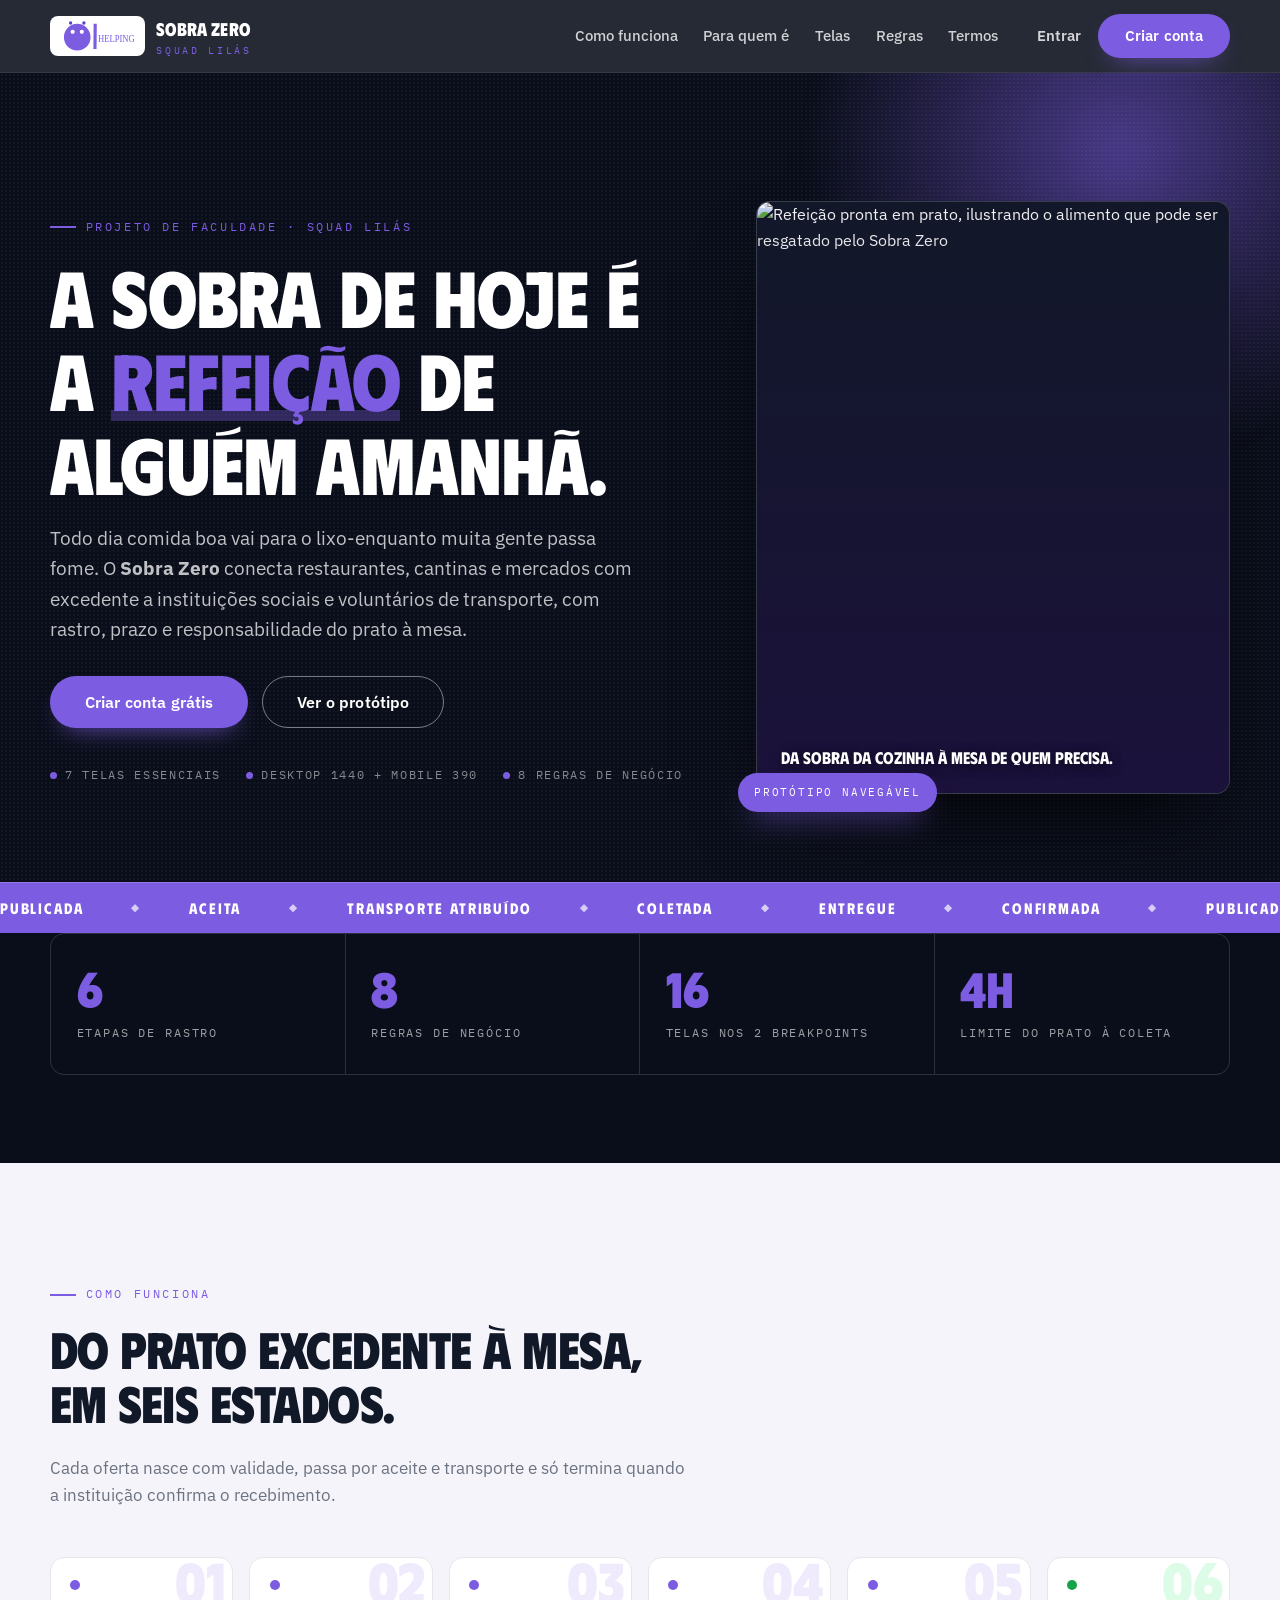
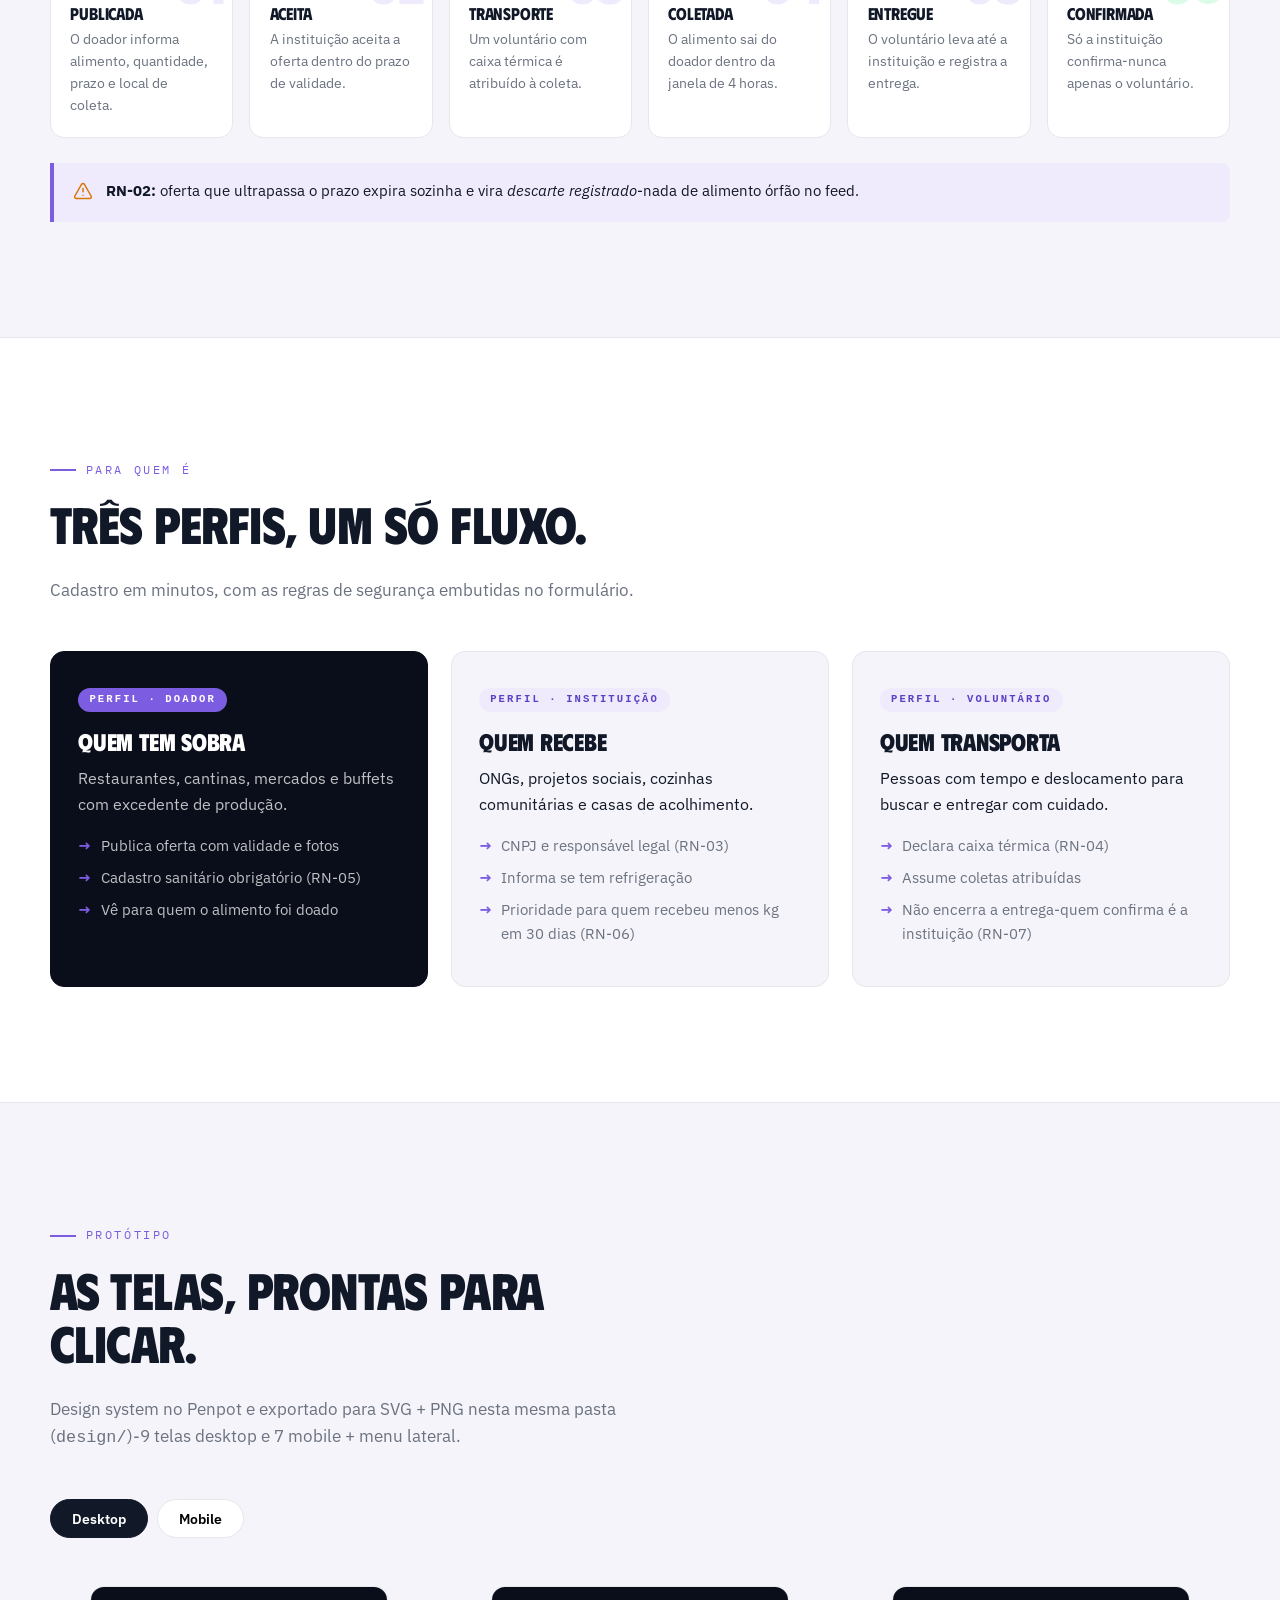
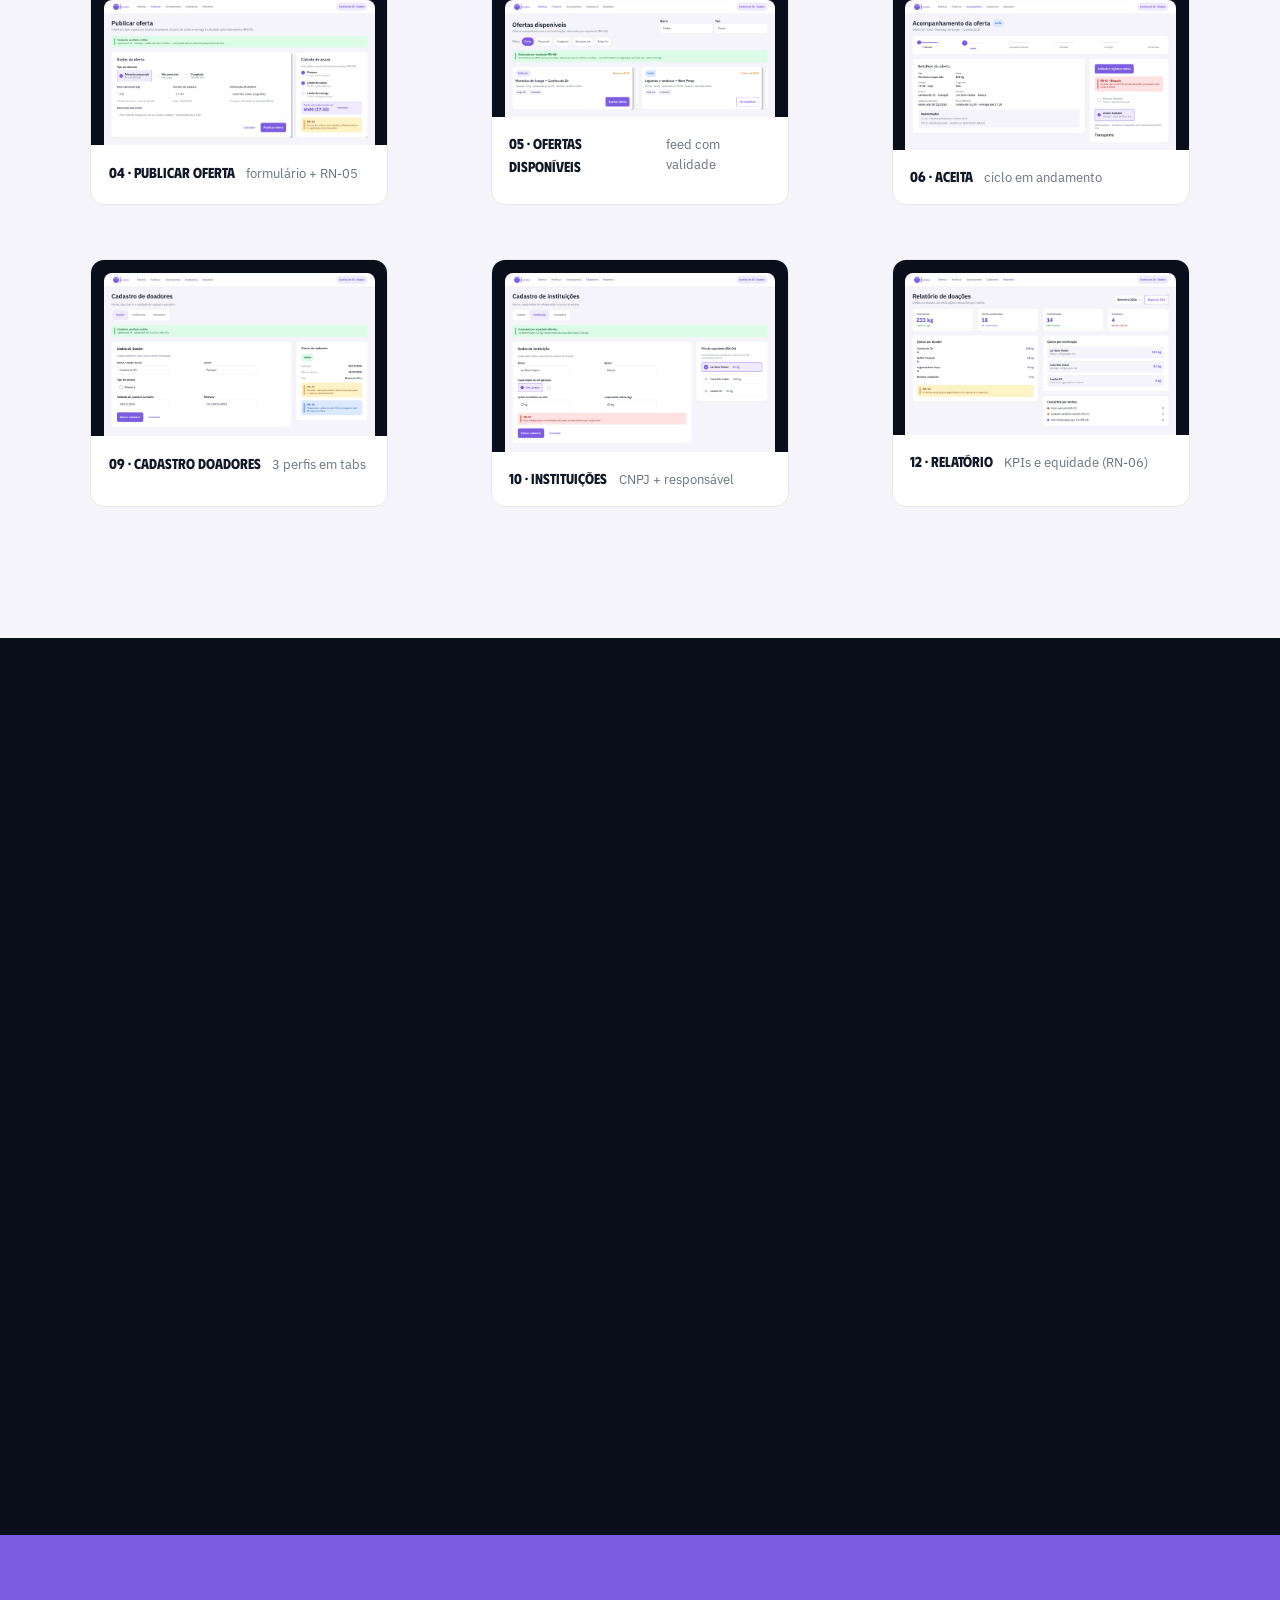
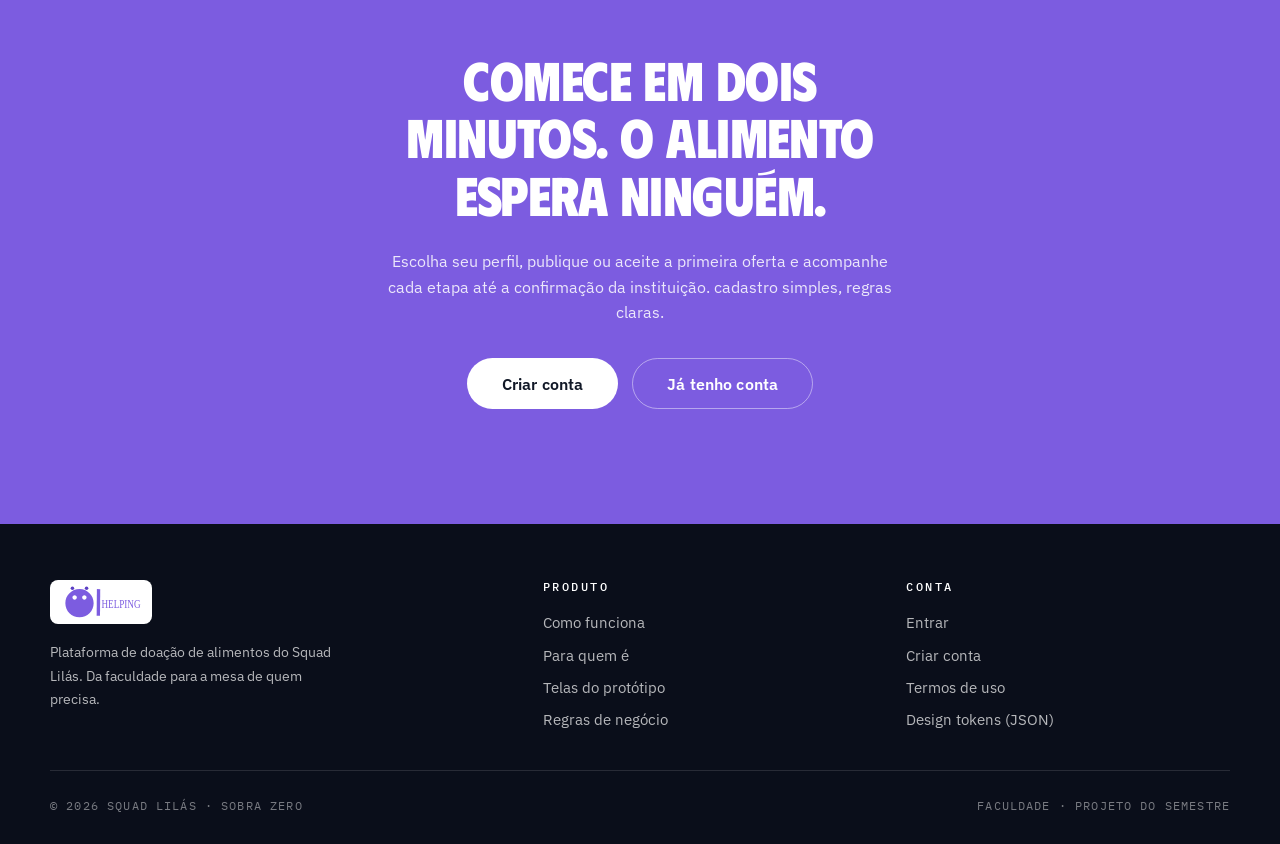
==== commit 2848067a: "feat: redesign da landing com foto real e galeria mobile Co-authored-by: OpenBot <335604065+openbotg" ====
--- a/index.html
+++ b/index.html
@@ -1,4 +1,4 @@
-<!DOCTYPE html>
+﻿<!DOCTYPE html>
 <html lang="pt-BR">
 <head>
   <meta charset="UTF-8">
@@ -13,14 +13,14 @@
   <header class="site-header" id="header">
     <div class="container">
       <a class="brand" href="index.html">
-        <img src="/design/Logo/Logo.svg" alt="Logo Sobra Zero">
+        <img src="design/Logo/Logo.svg" alt="Logo Sobra Zero">
         <span>
           <strong>Sobra Zero</strong>
           <small>Squad Lilás</small>
         </span>
       </a>
 
-      <nav class="nav">
+      <nav class="nav" id="nav-principal" aria-label="Navegação principal">
         <a href="#ciclo">Como funciona</a>
         <a href="#para-quem">Para quem é</a>
         <a href="#telas">Telas</a>
@@ -33,7 +33,7 @@
         <a class="btn btn-primary" href="pages/cadastro.html">Criar conta</a>
       </div>
 
-      <button class="burger" id="burger" aria-label="Abrir menu" aria-expanded="false">
+      <button class="burger" id="burger" aria-label="Abrir menu" aria-expanded="false" aria-controls="nav-principal">
         <span></span>
       </button>
     </div>
@@ -66,12 +66,18 @@
         </div>
 
         <div class="hero-visual">
-          <div class="shot">
-            <img src="design/desktop/05-ofertas-disponiveis.png"
-                 alt="Tela Ofertas disponíveis do protótipo Sobra Zero" loading="lazy">
-          </div>
+          <figure class="hero-photo">
+            <img
+              src="https://images.unsplash.com/photo-1547592180-85f173990554?auto=format&fit=crop&w=1200&q=80"
+              srcset="https://images.unsplash.com/photo-1547592180-85f173990554?auto=format&fit=crop&w=800&q=75 800w,
+                      https://images.unsplash.com/photo-1547592180-85f173990554?auto=format&fit=crop&w=1200&q=80 1200w,
+                      https://images.unsplash.com/photo-1547592180-85f173990554?auto=format&fit=crop&w=1600&q=80 1600w"
+              sizes="(max-width: 860px) 92vw, 40vw"
+              width="1200" height="1500" fetchpriority="high"
+              alt="Refeição pronta em prato, ilustrando o alimento que pode ser resgatado pelo Sobra Zero">
+            <figcaption>Da sobra da cozinha à mesa de quem precisa.</figcaption>
+          </figure>
           <span class="badge">Protótipo navegável</span>
-          <span class="badge-2">141 kg resgatados</span>
         </div>
       </div>
     </div>
@@ -208,8 +214,9 @@
            (<code>design/</code>)-9 telas desktop e 7 mobile + menu lateral.</p>
       </div>
 
-      <div class="gallery-tabs" role="tablist">
-        <button class="gallery-tab is-active" data-panel="desk">Desktop</button>
+      <div class="gallery-tabs" role="tablist" aria-label="Breakpoints do protótipo">
+        <button class="gallery-tab is-active" data-panel="desk" role="tab" aria-selected="true">Desktop</button>
+        <button class="gallery-tab" data-panel="mob" role="tab" aria-selected="false">Mobile</button>
       </div>
 
       <div class="gallery-panel is-active" id="panel-desk">
@@ -237,6 +244,39 @@
           <figure class="shot-card reveal">
             <div class="frame"><img src="design/desktop/12-relatorio-doacoes.png" alt="Tela Relatório de doações" loading="lazy"></div>
             <figcaption><b>12 · Relatório</b><span>KPIs e equidade (RN-06)</span></figcaption>
+          </figure>
+        </div>
+      </div>
+
+      <div class="gallery-panel" id="panel-mob" role="tabpanel">
+        <div class="mobile-row">
+          <figure class="shot-card reveal">
+            <div class="frame"><img src="design/mobile/m1-publicar-oferta.png" alt="Mobile Publicar oferta" loading="lazy" width="390" height="844"></div>
+            <figcaption><b>M1 · Publicar</b><span>formulário + RN-05</span></figcaption>
+          </figure>
+          <figure class="shot-card reveal">
+            <div class="frame"><img src="design/mobile/m2-ofertas-disponiveis.png" alt="Mobile Ofertas disponíveis" loading="lazy" width="390" height="844"></div>
+            <figcaption><b>M2 · Ofertas</b><span>feed com equidade</span></figcaption>
+          </figure>
+          <figure class="shot-card reveal">
+            <div class="frame"><img src="design/mobile/m3-acompanhar-aceita.png" alt="Mobile Acompanhamento" loading="lazy" width="390" height="844"></div>
+            <figcaption><b>M3 · Aceita</b><span>ciclo em andamento</span></figcaption>
+          </figure>
+          <figure class="shot-card reveal">
+            <div class="frame"><img src="design/mobile/m4-cadastro-doador.png" alt="Mobile Cadastro doador" loading="lazy" width="390" height="844"></div>
+            <figcaption><b>M4 · Doador</b><span>cadastro sanitário</span></figcaption>
+          </figure>
+          <figure class="shot-card reveal">
+            <div class="frame"><img src="design/mobile/m5-cadastro-instituicao.png" alt="Mobile Cadastro instituição" loading="lazy" width="390" height="844"></div>
+            <figcaption><b>M5 · Instituição</b><span>CNPJ + refrigeração</span></figcaption>
+          </figure>
+          <figure class="shot-card reveal">
+            <div class="frame"><img src="design/mobile/m6-cadastro-voluntario.png" alt="Mobile Cadastro voluntário" loading="lazy" width="390" height="844"></div>
+            <figcaption><b>M6 · Voluntário</b><span>caixa térmica</span></figcaption>
+          </figure>
+          <figure class="shot-card reveal">
+            <div class="frame"><img src="design/mobile/m7-relatorio-doacoes.png" alt="Mobile Relatório" loading="lazy" width="390" height="844"></div>
+            <figcaption><b>M7 · Relatório</b><span>KPIs e equidade</span></figcaption>
           </figure>
         </div>
       </div>
@@ -268,9 +308,9 @@
   <!-- ================= CTA ================= -->
   <section class="section cta-band">
     <div class="container">
-      <h2>Chega de ver comida boa ir para o lixo.</h2>
-      <p>Crie sua conta como doador, instituição ou voluntário e publique a primeira
-         oferta em menos de dois minutos.</p>
+      <h2>Comece em dois minutos. O alimento espera ninguém.</h2>
+      <p>Escolha seu perfil, publique ou aceite a primeira oferta e acompanhe cada
+         etapa até a confirmação da instituição. cadastro simples, regras claras.</p>
       <div class="row">
         <a class="btn btn-light btn-lg" href="pages/cadastro.html">Criar conta</a>
         <a class="btn btn-ghost-light btn-lg" href="pages/login.html">Já tenho conta</a>
@@ -283,7 +323,7 @@
     <div class="container">
       <div class="footer-grid">
         <div class="footer-brand">
-          <img src="imags/Logo/Logo.svg" alt="Sobra Zero">
+          <img src="design/Logo/Logo.svg" alt="Sobra Zero">
           <p>Plataforma de doação de alimentos do Squad Lilás.
              Da faculdade para a mesa de quem precisa.</p>
         </div>
@@ -317,19 +357,51 @@
   </footer>
 
   <script>
-    // menu mobile
+    // menu mobile acessível
     const header = document.getElementById('header');
-    document.getElementById('burger').addEventListener('click', function () {
-      const open = header.classList.toggle('is-open');
-      this.setAttribute('aria-expanded', open);
+    const burger = document.getElementById('burger');
+    const nav = document.getElementById('nav-principal');
+    const links = Array.from(nav.querySelectorAll('a'));
+
+    function abrirMenu() {
+      header.classList.add('is-open');
+      burger.setAttribute('aria-expanded', 'true');
+      burger.setAttribute('aria-label', 'Fechar menu');
+      document.body.style.overflow = 'hidden';
+      links[0]?.focus();
+    }
+    function fecharMenu(devolverFoco = false) {
+      header.classList.remove('is-open');
+      burger.setAttribute('aria-expanded', 'false');
+      burger.setAttribute('aria-label', 'Abrir menu');
+      document.body.style.overflow = '';
+      if (devolverFoco) burger.focus();
+    }
+    burger.addEventListener('click', function () {
+      if (header.classList.contains('is-open')) fecharMenu(true);
+      else abrirMenu();
+    });
+    links.forEach((link, i) => {
+      link.addEventListener('keydown', function (e) {
+        if (e.key === 'ArrowDown') { e.preventDefault(); links[(i + 1) % links.length].focus(); }
+        if (e.key === 'ArrowUp') { e.preventDefault(); links[(i - 1 + links.length) % links.length].focus(); }
+      });
+      link.addEventListener('click', () => fecharMenu());
+    });
+    document.addEventListener('keydown', function (e) {
+      if (e.key === 'Escape' && header.classList.contains('is-open')) fecharMenu(true);
     });
 
     // abas da galeria
     document.querySelectorAll('.gallery-tab').forEach(function (tab) {
       tab.addEventListener('click', function () {
-        document.querySelectorAll('.gallery-tab').forEach(t => t.classList.remove('is-active'));
+        document.querySelectorAll('.gallery-tab').forEach(t => {
+          t.classList.remove('is-active');
+          t.setAttribute('aria-selected', 'false');
+        });
         document.querySelectorAll('.gallery-panel').forEach(p => p.classList.remove('is-active'));
         tab.classList.add('is-active');
+        tab.setAttribute('aria-selected', 'true');
         document.getElementById('panel-' + tab.dataset.panel).classList.add('is-active');
       });
     });
--- a/css/stily.css
+++ b/css/stily.css
@@ -195,6 +195,26 @@
   padding: .55rem .4rem;
 }
 .header-actions .login:hover { color: #fff; }
+.header-actions #usuario-nome {
+  color: rgba(255, 255, 255, .78);
+  font-size: .85rem;
+  white-space: nowrap;
+  max-width: 18ch;
+  overflow: hidden;
+  text-overflow: ellipsis;
+}
+
+/* destaque da rota principal (Ofertas) na nav */
+.nav a.is-current {
+  background: var(--tint);
+  color: var(--purple-dark);
+  border-radius: 999px;
+  padding: .45rem .9rem;
+  font-weight: 700;
+  box-shadow: inset 0 0 0 1.5px var(--purple);
+}
+.nav a.is-current::after { display: none; }
+.nav a.is-current .icon { width: 1em; height: 1em; vertical-align: -.12em; }
 
 .burger {
   display: none;
@@ -300,22 +320,49 @@
   background: var(--purple);
 }
 
-/* mockup do protótipo no hero */
+/* foto real no hero */
 .hero-visual {
   position: relative;
   animation: floatIn .9s .15s cubic-bezier(.2, .7, .2, 1) both;
 }
-.hero-visual .shot {
+.hero-photo {
+  position: relative;
+  margin: 0;
   border-radius: var(--radius);
-  border: 1px solid rgba(255, 255, 255, .14);
-  box-shadow: 0 40px 80px -30px rgba(0, 0, 0, .8);
-  background: #fff;
   overflow: hidden;
-}
-.hero-visual .shot img { width: 100%; }
+  border: 1px solid rgba(255, 255, 255, .16);
+  box-shadow: 0 40px 80px -30px rgba(0, 0, 0, .85);
+  aspect-ratio: 4 / 5;
+  background: var(--ink);
+}
+.hero-photo img {
+  display: block;
+  width: 100%;
+  height: 100%;
+  object-fit: cover;
+}
+.hero-photo::after {
+  content: "";
+  position: absolute;
+  inset: 0;
+  background: linear-gradient(180deg, rgba(30, 16, 65, .05) 0%, rgba(30, 16, 65, .78) 100%);
+  pointer-events: none;
+}
+.hero-photo figcaption {
+  position: absolute;
+  left: 1.5rem; right: 1.5rem; bottom: 1.5rem;
+  z-index: 1;
+  font-family: var(--display);
+  font-weight: 700;
+  font-size: 1.05rem;
+  line-height: 1.35;
+  color: #fff;
+  text-shadow: 0 2px 12px rgba(0, 0, 0, .5);
+}
 .hero-visual .badge {
   position: absolute;
   bottom: -18px; left: -18px;
+  z-index: 2;
   background: var(--purple);
   color: #fff;
   font-family: var(--mono);
@@ -325,17 +372,6 @@
   padding: .65rem 1rem;
   border-radius: 999px;
   box-shadow: 0 16px 30px -14px rgba(124, 92, 224, .9);
-}
-.hero-visual .badge-2 {
-  position: absolute;
-  top: -14px; right: -10px;
-  background: #fff;
-  color: var(--ink);
-  font-weight: 700;
-  font-size: .78rem;
-  padding: .55rem .9rem;
-  border-radius: 999px;
-  box-shadow: var(--shadow);
 }
 
 /* ticker do ciclo */
@@ -713,7 +749,7 @@
   color: var(--ink);
   margin-bottom: .45rem;
 }
-.field .hint { display: block; font-weight: 400; text-transform: none; letter-spacing: 0; color: var(--muted); font-size: .78rem; margin-top: .2rem; }
+.field .hint { display: block; font-weight: 400; text-transform: none; letter-spacing: 0; color: var(--muted); font-size: .78rem; margin-top: .35rem; }
 .field input, .field select, .field textarea {
   width: 100%;
   font: 400 .97rem/1.4 var(--body);
@@ -724,7 +760,14 @@
   padding: .8rem .95rem;
   transition: border-color .2s, box-shadow .2s;
 }
-.field textarea { min-height: 96px; resize: vertical; }
+.field textarea { min-height: 120px; resize: vertical; }
+.field input:disabled,
+.field select:disabled,
+.field textarea:disabled {
+  background: var(--paper);
+  color: var(--muted);
+  cursor: not-allowed;
+}
 .field input:focus, .field select:focus, .field textarea:focus {
   outline: none;
   border-color: var(--purple);
@@ -771,6 +814,21 @@
 .alert-success { background: #F0FDF4; border-left: 4px solid var(--success); color: #166534; }
 .alert-danger { background: #FEF2F2; border-left: 4px solid var(--danger); color: #991B1B; }
 .alert b { display: block; margin-bottom: .15rem; }
+
+/* chips de demonstração no cadastro */
+.demo-chips {
+  display: flex;
+  align-items: center;
+  flex-wrap: wrap;
+  gap: .45rem;
+  margin: -.4rem 0 1.2rem;
+}
+.demo-chips-label {
+  font: 600 .78rem/1 var(--body);
+  color: var(--muted);
+  text-transform: uppercase;
+  letter-spacing: .08em;
+}
 
 /* tabs de perfil (espelha o design M4/M5/M6 e 09/10/11) */
 .tabs {
@@ -1408,6 +1466,128 @@
 .acoes-oferta { display: grid; gap: .7rem; }
 .acoes-oferta .btn { width: 100%; }
 
+/* ---- seções de formulário ---- */
+.form-section { display: grid; gap: 1.1rem; }
+.form-section + .form-section {
+  border-top: 1px solid var(--border);
+  padding-top: 1.4rem;
+  margin-top: .3rem;
+}
+.form-section-head { display: flex; align-items: flex-start; gap: .55rem; }
+.form-section-head .icon { width: 18px; height: 18px; color: var(--purple-dark); margin-top: .15rem; }
+.form-section-head h3 { font-size: 1rem; font-weight: 700; margin: 0; }
+.form-section-head p { margin: .15rem 0 0; font-size: .82rem; color: var(--muted); }
+.form-actions {
+  display: flex;
+  justify-content: flex-end;
+  gap: .7rem;
+  flex-wrap: wrap;
+  border-top: 1px solid var(--border);
+  padding-top: 1.2rem;
+  margin-top: .3rem;
+}
+.form-actions .btn { min-width: 160px; }
+
+/* ---- KPIs do relatório ---- */
+.kpi-grid {
+  display: grid;
+  gap: 1rem;
+  grid-template-columns: repeat(4, 1fr);
+  margin: 1.6rem 0 1.2rem;
+}
+.kpi-card {
+  --kpi-accent: var(--purple);
+  --kpi-soft: var(--tint);
+  position: relative;
+  display: flex;
+  flex-direction: column;
+  gap: .3rem;
+  padding: 1.1rem 1.2rem 1.15rem 1.35rem;
+  background: var(--white);
+  border: 1px solid var(--border);
+  border-radius: var(--radius);
+  box-shadow: var(--shadow-soft);
+  overflow: hidden;
+}
+.kpi-card::before {
+  content: "";
+  position: absolute;
+  inset: 0 auto 0 0;
+  width: 3px;
+  background: var(--kpi-accent);
+}
+.kpi-card.is-success { --kpi-accent: var(--success); --kpi-soft: var(--success-bg); }
+.kpi-card.is-warning { --kpi-accent: var(--warning); --kpi-soft: var(--warning-bg); }
+.kpi-card.is-danger { --kpi-accent: var(--danger); --kpi-soft: var(--danger-bg); }
+.kpi-icon {
+  display: grid;
+  place-items: center;
+  width: 34px;
+  height: 34px;
+  border-radius: 9px;
+  background: var(--kpi-soft);
+  color: var(--kpi-accent);
+  margin-bottom: .35rem;
+}
+.kpi-icon .icon { width: 17px; height: 17px; }
+.kpi-label {
+  font-family: var(--mono);
+  font-size: .62rem;
+  font-weight: 500;
+  letter-spacing: .1em;
+  text-transform: uppercase;
+  color: var(--muted);
+}
+.kpi-value {
+  font-family: var(--display);
+  font-size: clamp(1.6rem, 3vw, 2.1rem);
+  font-weight: 800;
+  line-height: 1;
+  color: var(--ink);
+}
+.kpi-hint { font-size: .76rem; color: var(--muted); }
+
+/* ---- tabelas de dados ---- */
+.table-wrap { overflow-x: auto; margin: 0 -.2rem; }
+.data-table { width: 100%; border-collapse: collapse; font-size: .88rem; }
+.data-table th {
+  text-align: left;
+  font-family: var(--mono);
+  font-size: .62rem;
+  font-weight: 500;
+  letter-spacing: .08em;
+  text-transform: uppercase;
+  color: var(--muted);
+  padding: .6rem .7rem;
+  border-bottom: 1px solid var(--border);
+  white-space: nowrap;
+}
+.data-table td {
+  padding: .7rem;
+  border-bottom: 1px solid var(--border);
+  vertical-align: middle;
+}
+.data-table tbody tr:last-child td { border-bottom: 0; }
+.data-table tbody tr:hover { background: #FCFCFE; }
+.data-table .num { text-align: right; font-variant-numeric: tabular-nums; }
+.data-table .center { text-align: center; }
+.data-table .muted { color: var(--muted); font-size: .82rem; }
+.data-table .doador-cell { display: flex; align-items: center; gap: .6rem; min-width: 180px; }
+.data-table .bar { height: 6px; border-radius: 99px; background: var(--purple); flex: 0 0 auto; }
+.rate {
+  display: inline-flex;
+  align-items: center;
+  justify-content: center;
+  min-width: 46px;
+  padding: .18rem .5rem;
+  border-radius: 999px;
+  font-size: .76rem;
+  font-weight: 700;
+}
+.rate.is-good { background: var(--success-bg); color: #166534; }
+.rate.is-mid { background: var(--warning-bg); color: #92400E; }
+.rate.is-low { background: var(--danger-bg); color: #991B1B; }
+
 /* ---------------- animações ---------------- */
 @keyframes fadeUp { from { opacity: 0; transform: translateY(18px); } to { opacity: 1; transform: none; } }
 @keyframes floatIn { from { opacity: 0; transform: translateY(28px) rotate(1deg); } to { opacity: 1; transform: none; } }
@@ -1431,6 +1611,7 @@
   .auth { grid-template-columns: 1fr; }
   .auth-aside { min-height: 320px; }
   .auth-aside blockquote { margin-top: 2rem; }
+  .kpi-grid { grid-template-columns: repeat(2, 1fr); }
 }
 
 @media (max-width: 860px) {
@@ -1489,9 +1670,15 @@
   .route-track { display: none; }
   .fact { grid-template-columns: 1fr; gap: .1rem; }
   .detail-grid { grid-template-columns: 1fr 1fr; }
+  .form-actions { justify-content: stretch; }
+  .form-actions .btn { flex: 1 1 100%; }
+  .kpi-grid { grid-template-columns: 1fr 1fr; }
+  .data-table { font-size: .82rem; }
+  .data-table th, .data-table td { padding: .55rem .5rem; }
 }
 
 @media (max-width: 420px) {
   .detail-grid { grid-template-columns: 1fr; }
+  .kpi-grid { grid-template-columns: 1fr; }
   .chips .chip { flex: 1 1 auto; justify-content: center; }
 }
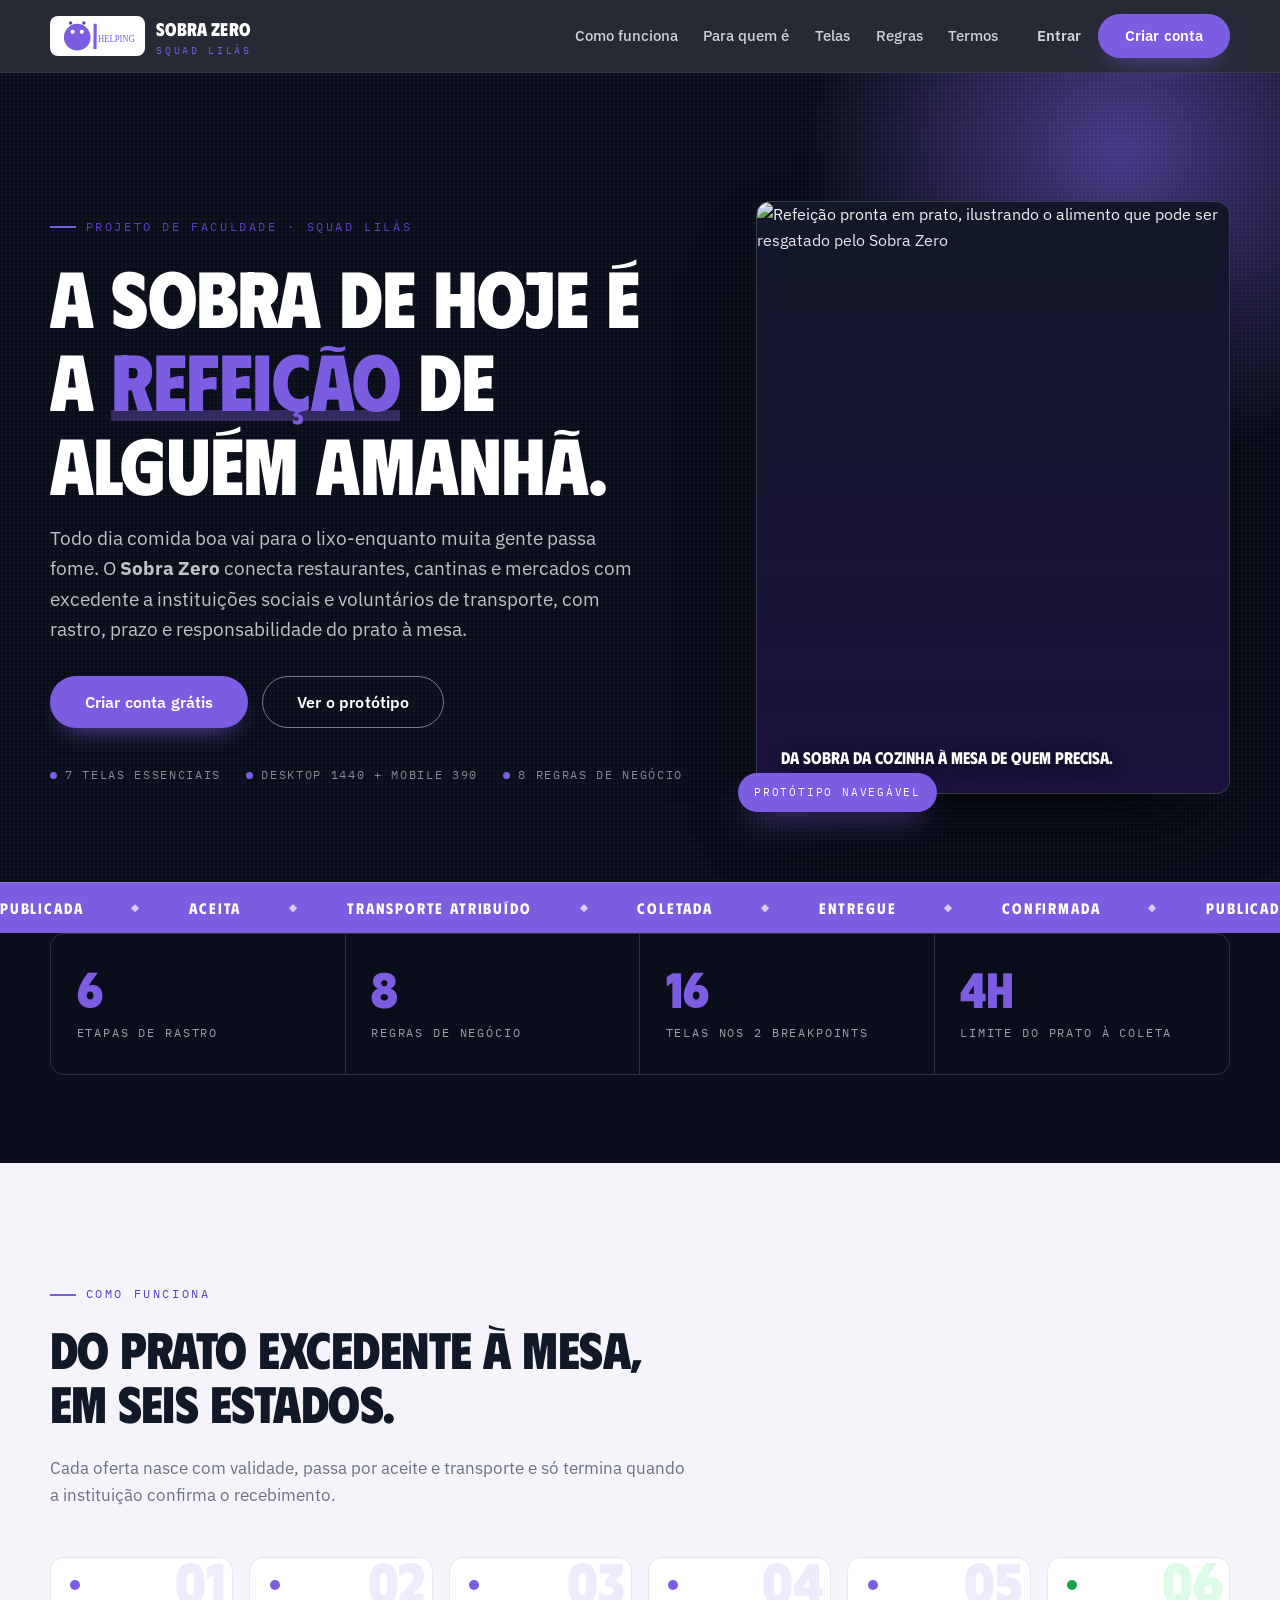
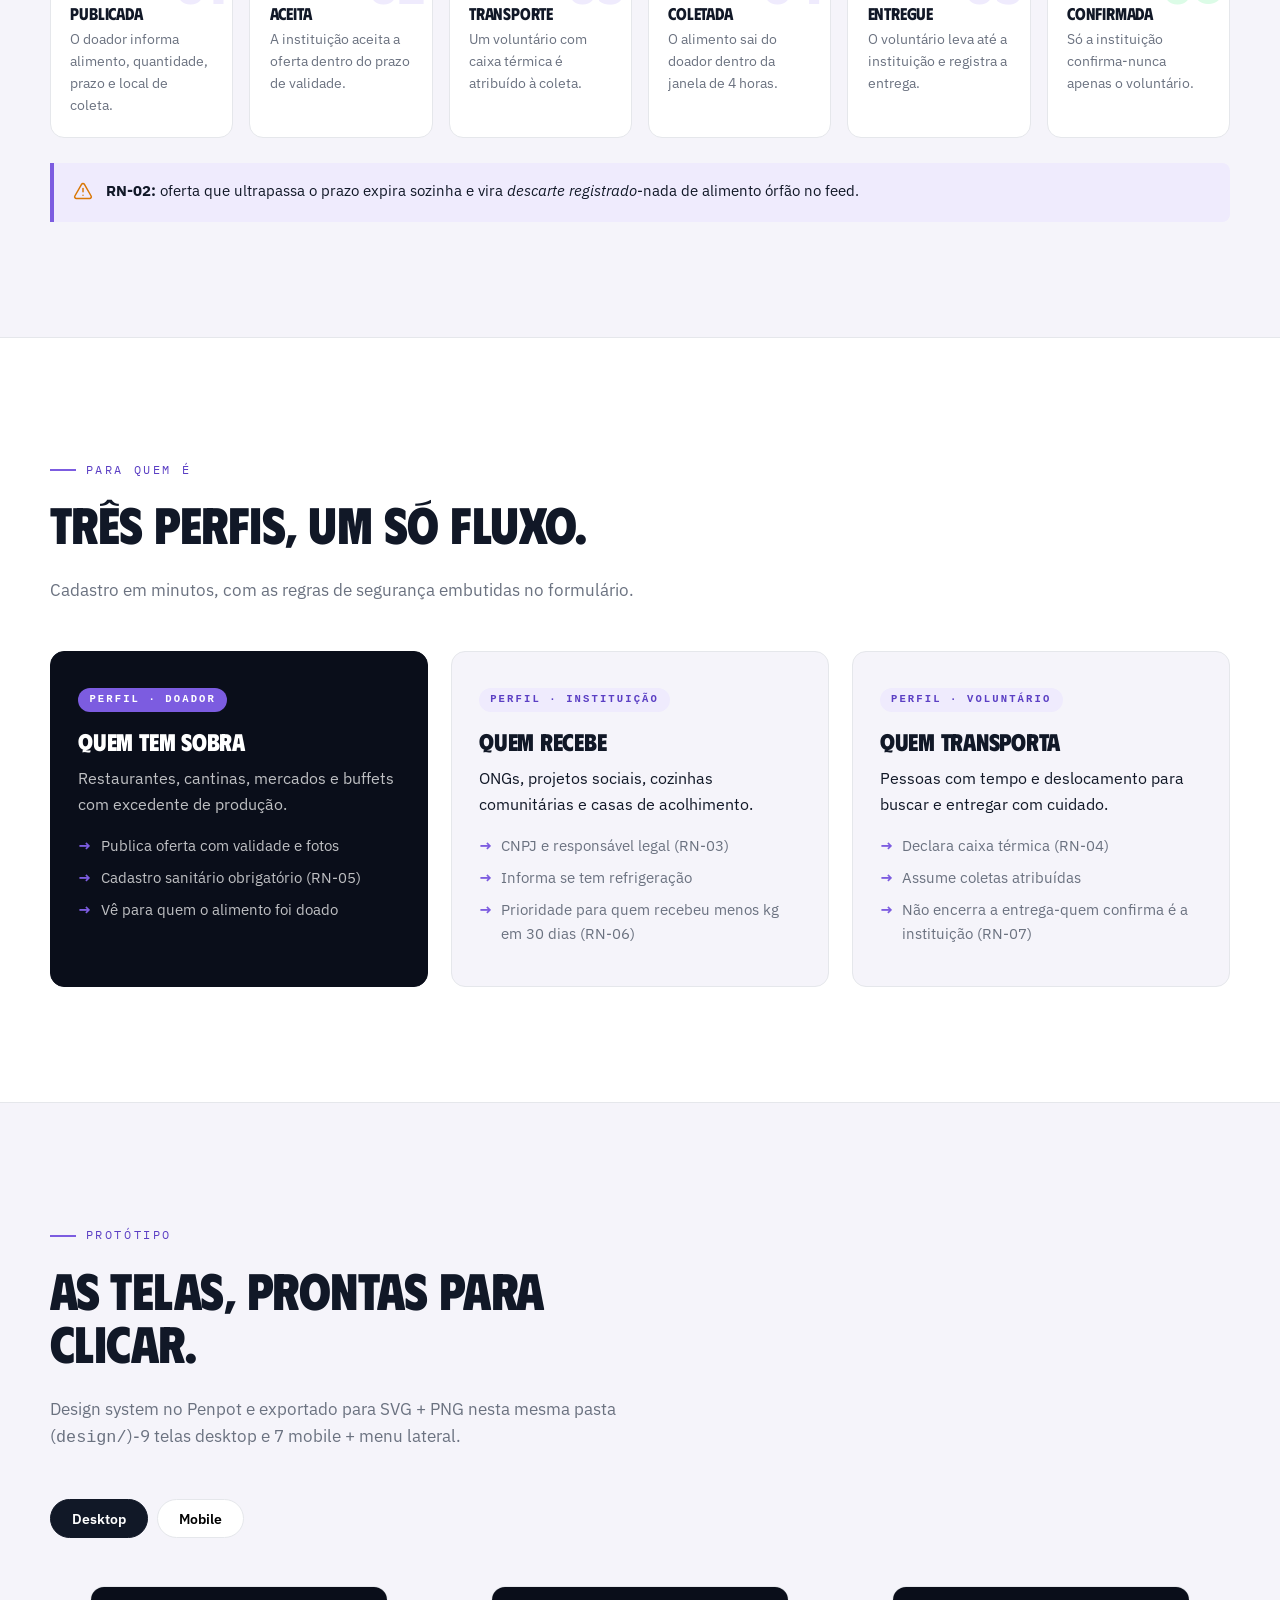
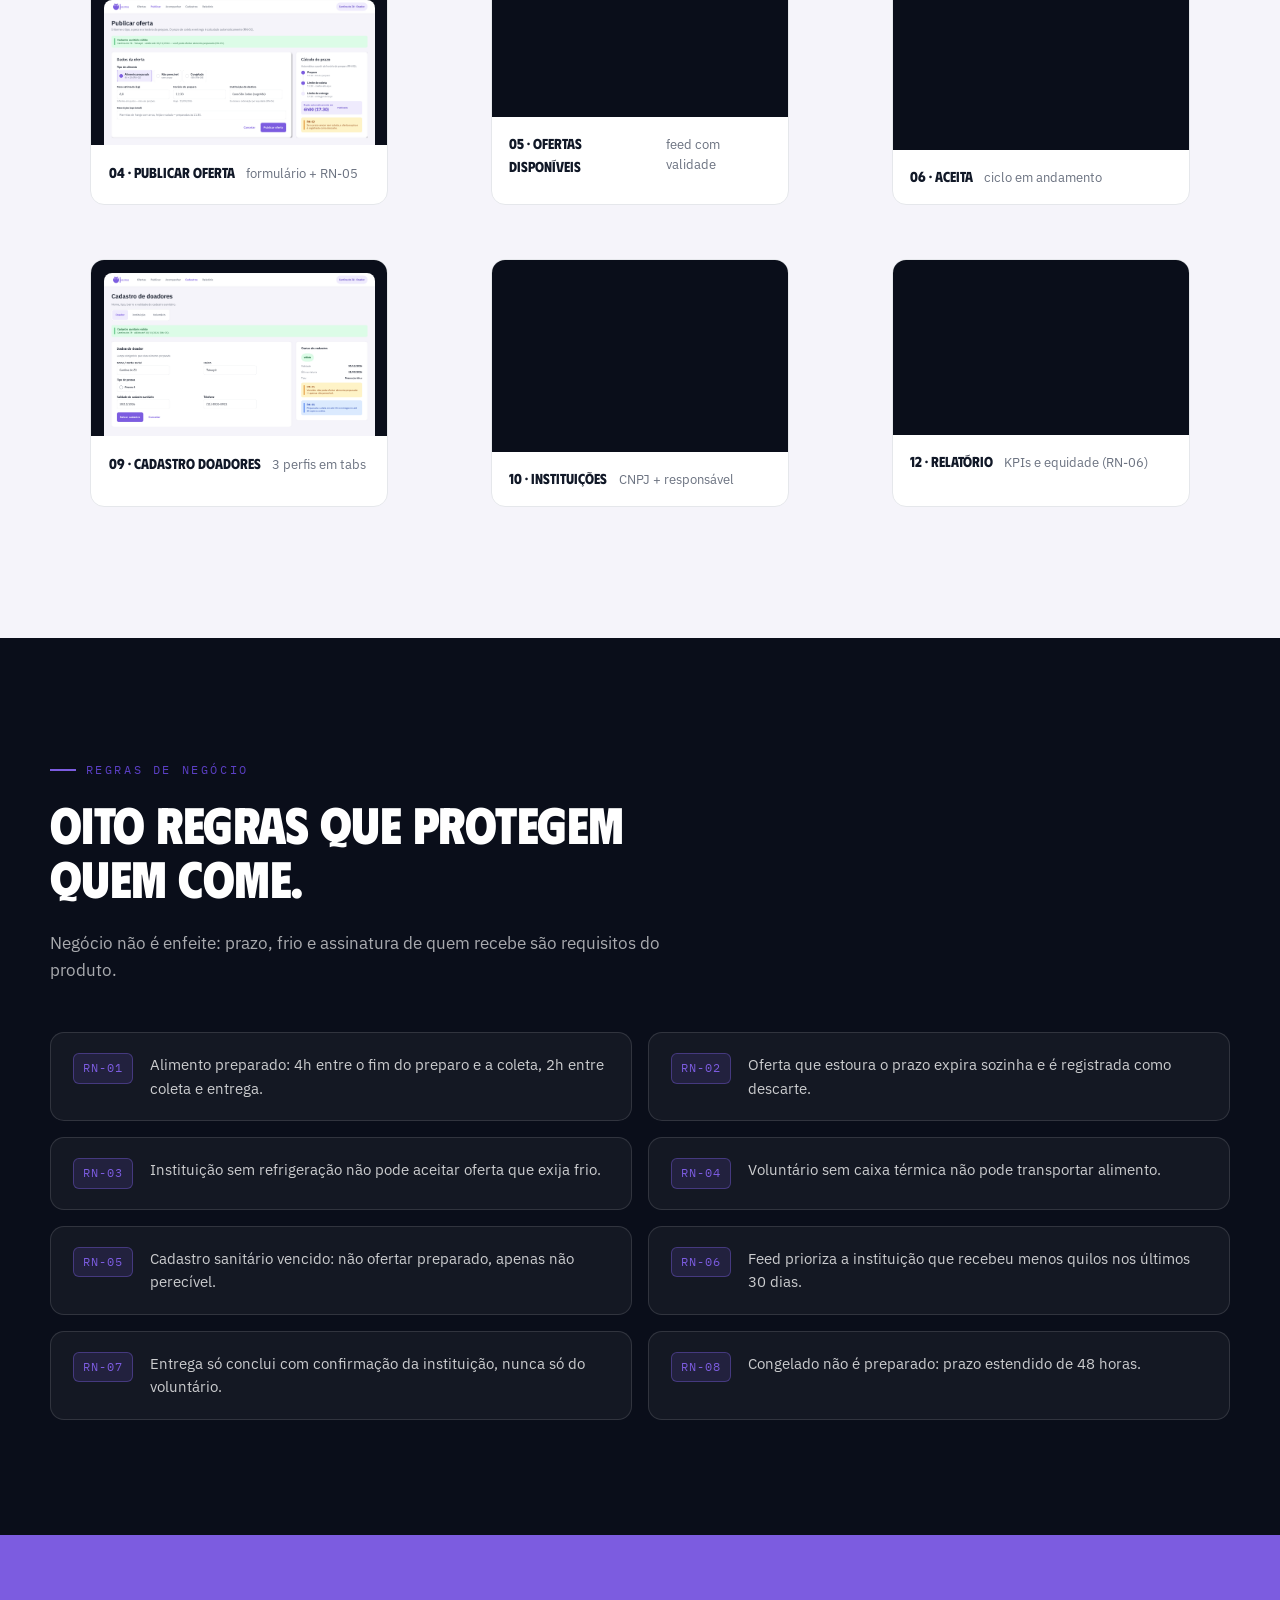
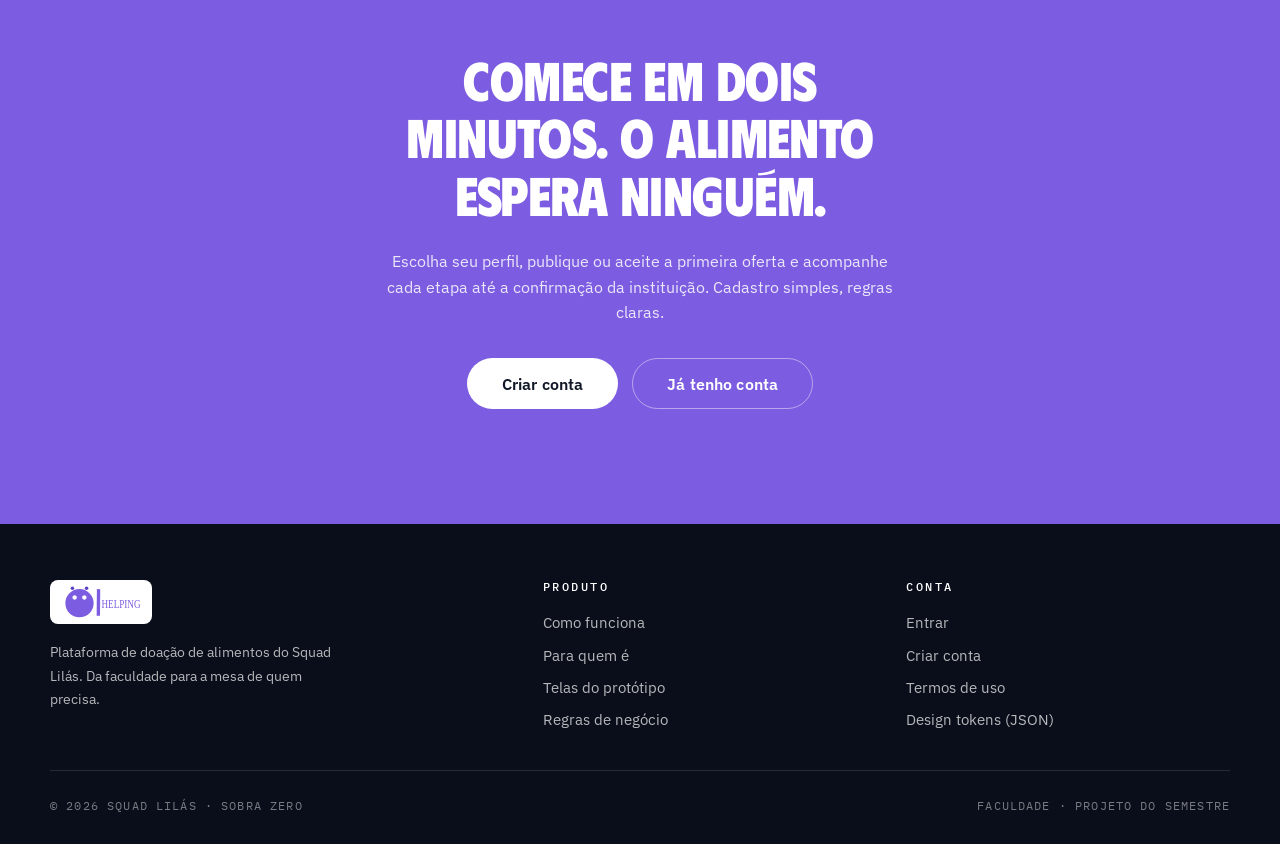
==== commit e5e33b1a: "fix: focus trap no drawer e ajustes de copy e contraste na landing Co-authored-by: OpenBot <33560406" ====
--- a/index.html
+++ b/index.html
@@ -1,4 +1,4 @@
-﻿<!DOCTYPE html>
+<!DOCTYPE html>
 <html lang="pt-BR">
 <head>
   <meta charset="UTF-8">
@@ -222,27 +222,27 @@
       <div class="gallery-panel is-active" id="panel-desk">
         <div class="gallery-grid">
           <figure class="shot-card reveal">
-            <div class="frame"><img src="design/desktop/04-publicar-oferta.png" alt="Tela Publicar oferta" loading="lazy"></div>
+            <div class="frame"><img src="design/desktop/04-publicar-oferta.png" alt="Tela Publicar oferta" loading="lazy" decoding="async"></div>
             <figcaption><b>04 · Publicar oferta</b><span>formulário + RN-05</span></figcaption>
           </figure>
           <figure class="shot-card reveal">
-            <div class="frame"><img src="design/desktop/05-ofertas-disponiveis.png" alt="Tela Ofertas disponíveis" loading="lazy"></div>
+            <div class="frame"><img src="design/desktop/05-ofertas-disponiveis.png" alt="Tela Ofertas disponíveis" loading="lazy" decoding="async"></div>
             <figcaption><b>05 · Ofertas disponíveis</b><span>feed com validade</span></figcaption>
           </figure>
           <figure class="shot-card reveal">
-            <div class="frame"><img src="design/desktop/06-acompanhar-aceita.png" alt="Tela Acompanhamento Aceita" loading="lazy"></div>
+            <div class="frame"><img src="design/desktop/06-acompanhar-aceita.png" alt="Tela Acompanhamento Aceita" loading="lazy" decoding="async"></div>
             <figcaption><b>06 · Aceita</b><span>ciclo em andamento</span></figcaption>
           </figure>
           <figure class="shot-card reveal">
-            <div class="frame"><img src="design/desktop/09-cadastro-doadores.png" alt="Tela Cadastro de doadores" loading="lazy"></div>
+            <div class="frame"><img src="design/desktop/09-cadastro-doadores.png" alt="Tela Cadastro de doadores" loading="lazy" decoding="async"></div>
             <figcaption><b>09 · Cadastro doadores</b><span>3 perfis em tabs</span></figcaption>
           </figure>
           <figure class="shot-card reveal">
-            <div class="frame"><img src="design/desktop/10-cadastro-instituicoes.png" alt="Tela Cadastro de instituições" loading="lazy"></div>
+            <div class="frame"><img src="design/desktop/10-cadastro-instituicoes.png" alt="Tela Cadastro de instituições" loading="lazy" decoding="async"></div>
             <figcaption><b>10 · Instituições</b><span>CNPJ + responsável</span></figcaption>
           </figure>
           <figure class="shot-card reveal">
-            <div class="frame"><img src="design/desktop/12-relatorio-doacoes.png" alt="Tela Relatório de doações" loading="lazy"></div>
+            <div class="frame"><img src="design/desktop/12-relatorio-doacoes.png" alt="Tela Relatório de doações" loading="lazy" decoding="async"></div>
             <figcaption><b>12 · Relatório</b><span>KPIs e equidade (RN-06)</span></figcaption>
           </figure>
         </div>
@@ -251,31 +251,31 @@
       <div class="gallery-panel" id="panel-mob" role="tabpanel">
         <div class="mobile-row">
           <figure class="shot-card reveal">
-            <div class="frame"><img src="design/mobile/m1-publicar-oferta.png" alt="Mobile Publicar oferta" loading="lazy" width="390" height="844"></div>
+            <div class="frame"><img src="design/mobile/m1-publicar-oferta.png" alt="Mobile Publicar oferta" loading="lazy" decoding="async" width="390" height="844"></div>
             <figcaption><b>M1 · Publicar</b><span>formulário + RN-05</span></figcaption>
           </figure>
           <figure class="shot-card reveal">
-            <div class="frame"><img src="design/mobile/m2-ofertas-disponiveis.png" alt="Mobile Ofertas disponíveis" loading="lazy" width="390" height="844"></div>
+            <div class="frame"><img src="design/mobile/m2-ofertas-disponiveis.png" alt="Mobile Ofertas disponíveis" loading="lazy" decoding="async" width="390" height="844"></div>
             <figcaption><b>M2 · Ofertas</b><span>feed com equidade</span></figcaption>
           </figure>
           <figure class="shot-card reveal">
-            <div class="frame"><img src="design/mobile/m3-acompanhar-aceita.png" alt="Mobile Acompanhamento" loading="lazy" width="390" height="844"></div>
+            <div class="frame"><img src="design/mobile/m3-acompanhar-aceita.png" alt="Mobile Acompanhamento" loading="lazy" decoding="async" width="390" height="844"></div>
             <figcaption><b>M3 · Aceita</b><span>ciclo em andamento</span></figcaption>
           </figure>
           <figure class="shot-card reveal">
-            <div class="frame"><img src="design/mobile/m4-cadastro-doador.png" alt="Mobile Cadastro doador" loading="lazy" width="390" height="844"></div>
+            <div class="frame"><img src="design/mobile/m4-cadastro-doador.png" alt="Mobile Cadastro doador" loading="lazy" decoding="async" width="390" height="844"></div>
             <figcaption><b>M4 · Doador</b><span>cadastro sanitário</span></figcaption>
           </figure>
           <figure class="shot-card reveal">
-            <div class="frame"><img src="design/mobile/m5-cadastro-instituicao.png" alt="Mobile Cadastro instituição" loading="lazy" width="390" height="844"></div>
+            <div class="frame"><img src="design/mobile/m5-cadastro-instituicao.png" alt="Mobile Cadastro instituição" loading="lazy" decoding="async" width="390" height="844"></div>
             <figcaption><b>M5 · Instituição</b><span>CNPJ + refrigeração</span></figcaption>
           </figure>
           <figure class="shot-card reveal">
-            <div class="frame"><img src="design/mobile/m6-cadastro-voluntario.png" alt="Mobile Cadastro voluntário" loading="lazy" width="390" height="844"></div>
+            <div class="frame"><img src="design/mobile/m6-cadastro-voluntario.png" alt="Mobile Cadastro voluntário" loading="lazy" decoding="async" width="390" height="844"></div>
             <figcaption><b>M6 · Voluntário</b><span>caixa térmica</span></figcaption>
           </figure>
           <figure class="shot-card reveal">
-            <div class="frame"><img src="design/mobile/m7-relatorio-doacoes.png" alt="Mobile Relatório" loading="lazy" width="390" height="844"></div>
+            <div class="frame"><img src="design/mobile/m7-relatorio-doacoes.png" alt="Mobile Relatório" loading="lazy" decoding="async" width="390" height="844"></div>
             <figcaption><b>M7 · Relatório</b><span>KPIs e equidade</span></figcaption>
           </figure>
         </div>
@@ -310,7 +310,7 @@
     <div class="container">
       <h2>Comece em dois minutos. O alimento espera ninguém.</h2>
       <p>Escolha seu perfil, publique ou aceite a primeira oferta e acompanhe cada
-         etapa até a confirmação da instituição. cadastro simples, regras claras.</p>
+         etapa até a confirmação da instituição. Cadastro simples, regras claras.</p>
       <div class="row">
         <a class="btn btn-light btn-lg" href="pages/cadastro.html">Criar conta</a>
         <a class="btn btn-ghost-light btn-lg" href="pages/login.html">Já tenho conta</a>
@@ -389,7 +389,20 @@
       link.addEventListener('click', () => fecharMenu());
     });
     document.addEventListener('keydown', function (e) {
-      if (e.key === 'Escape' && header.classList.contains('is-open')) fecharMenu(true);
+      if (!header.classList.contains('is-open')) return;
+      if (e.key === 'Escape') { fecharMenu(true); return; }
+      if (e.key === 'Tab') {
+        // prende o foco dentro do drawer enquanto ele está aberto
+        const focaveis = [burger, ...links, ...nav.querySelectorAll('button, [href]')]
+          .filter((el) => !el.hasAttribute('disabled'));
+        const primeiro = focaveis[0];
+        const ultimo = focaveis[focaveis.length - 1];
+        if (e.shiftKey && document.activeElement === primeiro) {
+          e.preventDefault(); ultimo.focus();
+        } else if (!e.shiftKey && document.activeElement === ultimo) {
+          e.preventDefault(); primeiro.focus();
+        }
+      }
     });
 
     // abas da galeria
--- a/css/stily.css
+++ b/css/stily.css
@@ -70,7 +70,7 @@
   font-size: .74rem;
   letter-spacing: .22em;
   text-transform: uppercase;
-  color: var(--purple);
+  color: var(--purple-dark);
   display: inline-flex;
   align-items: center;
   gap: .6rem;
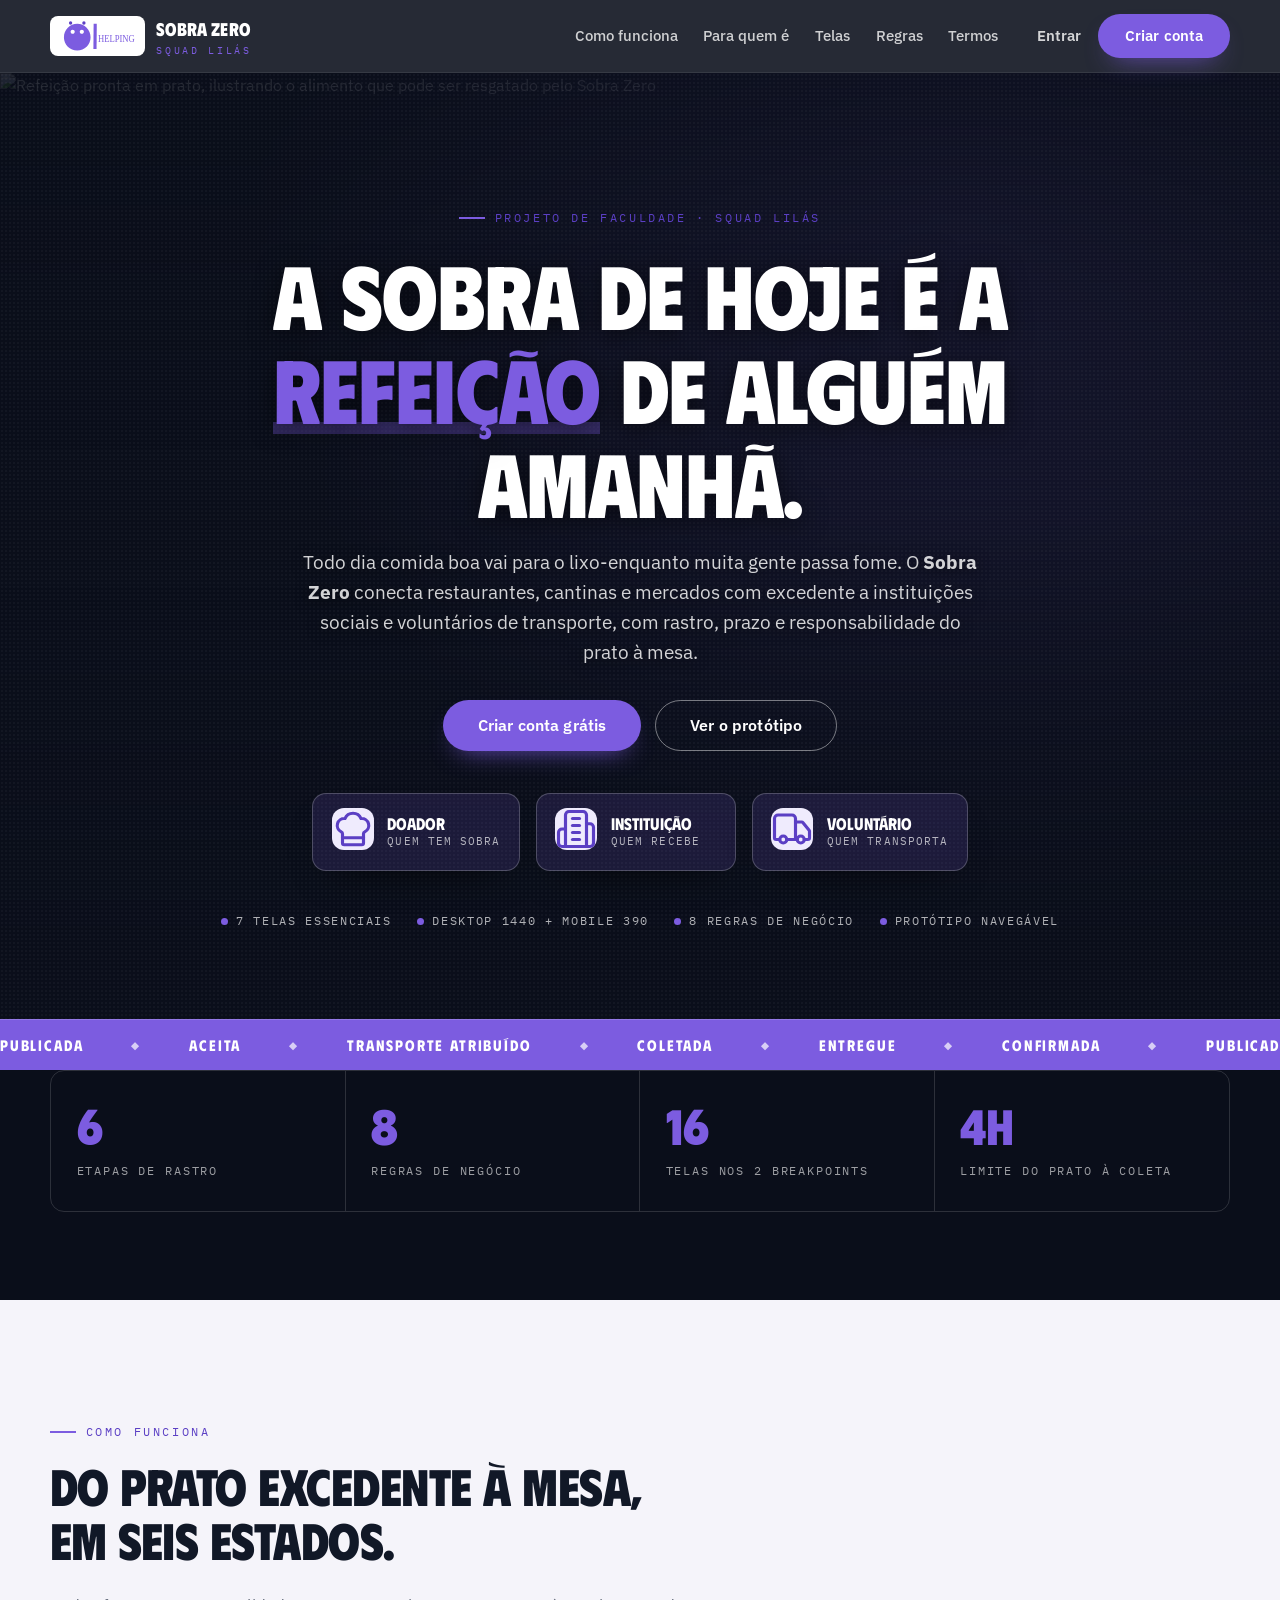
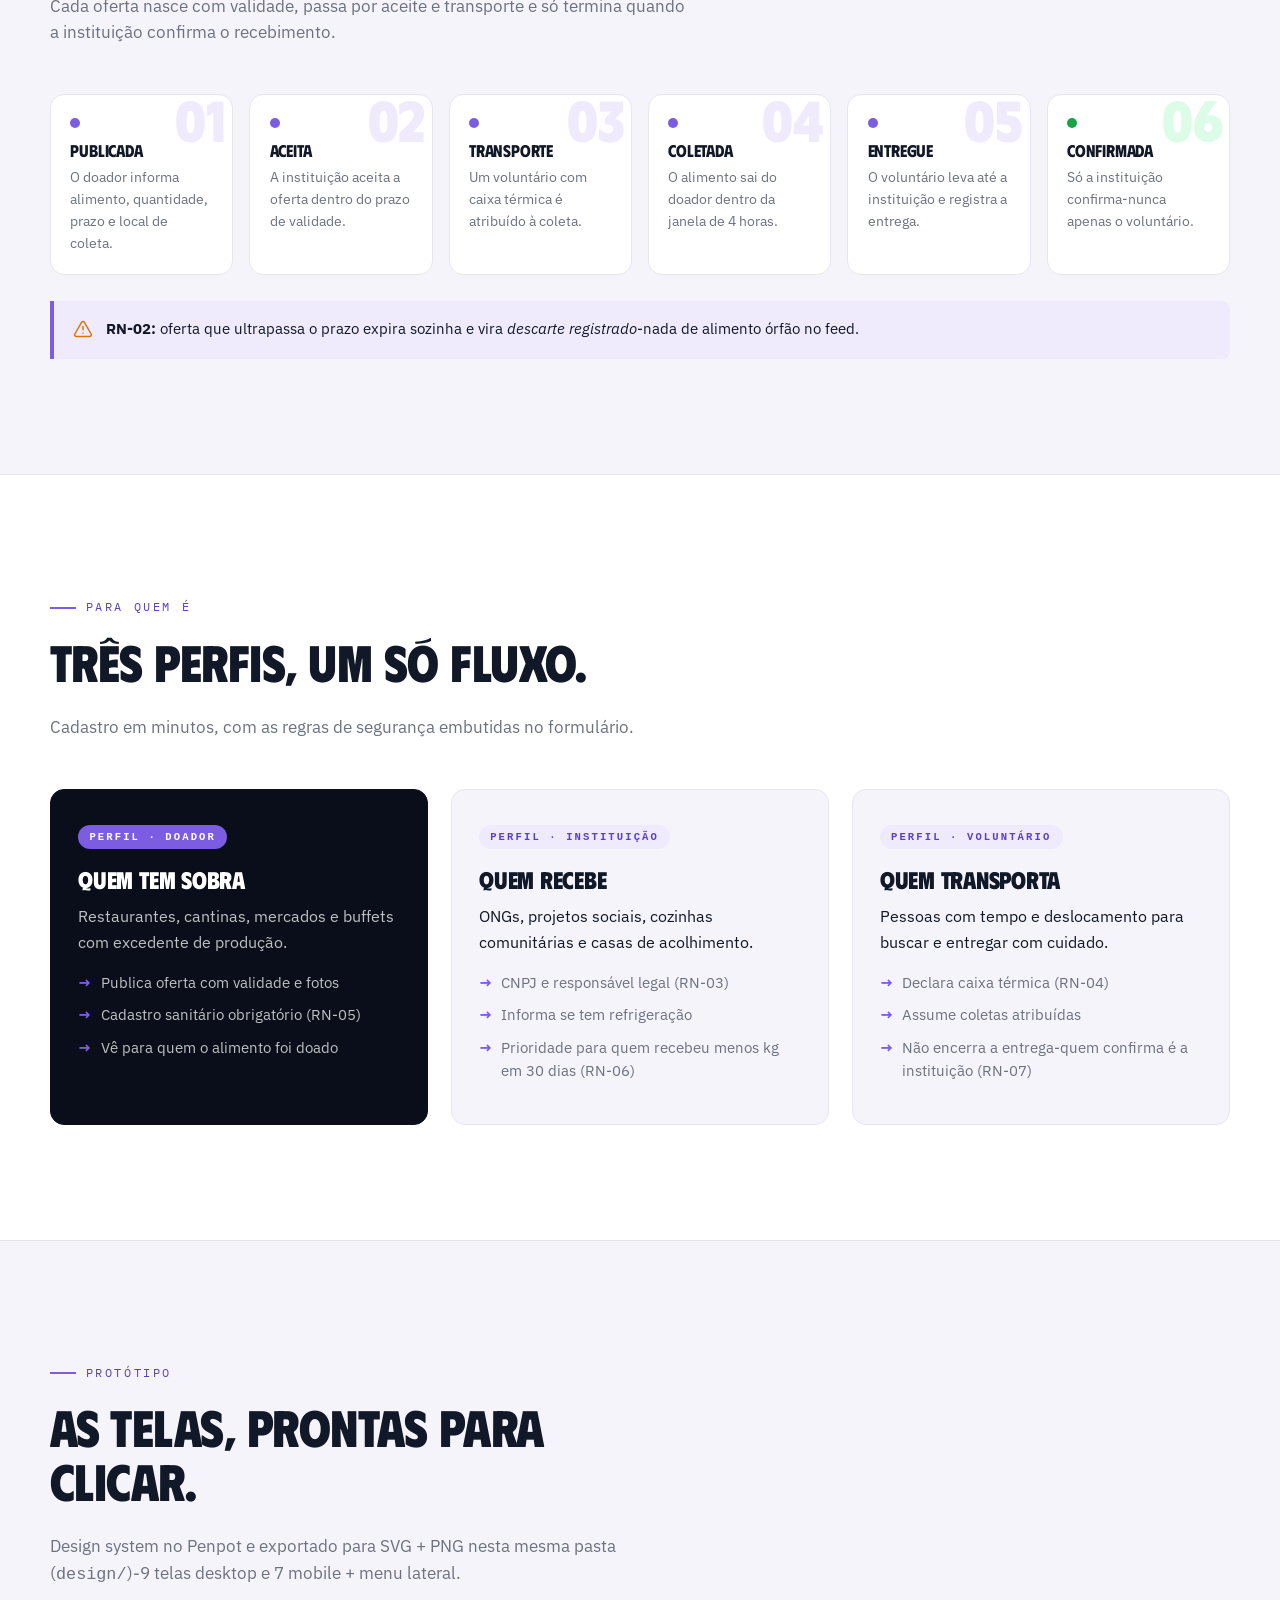
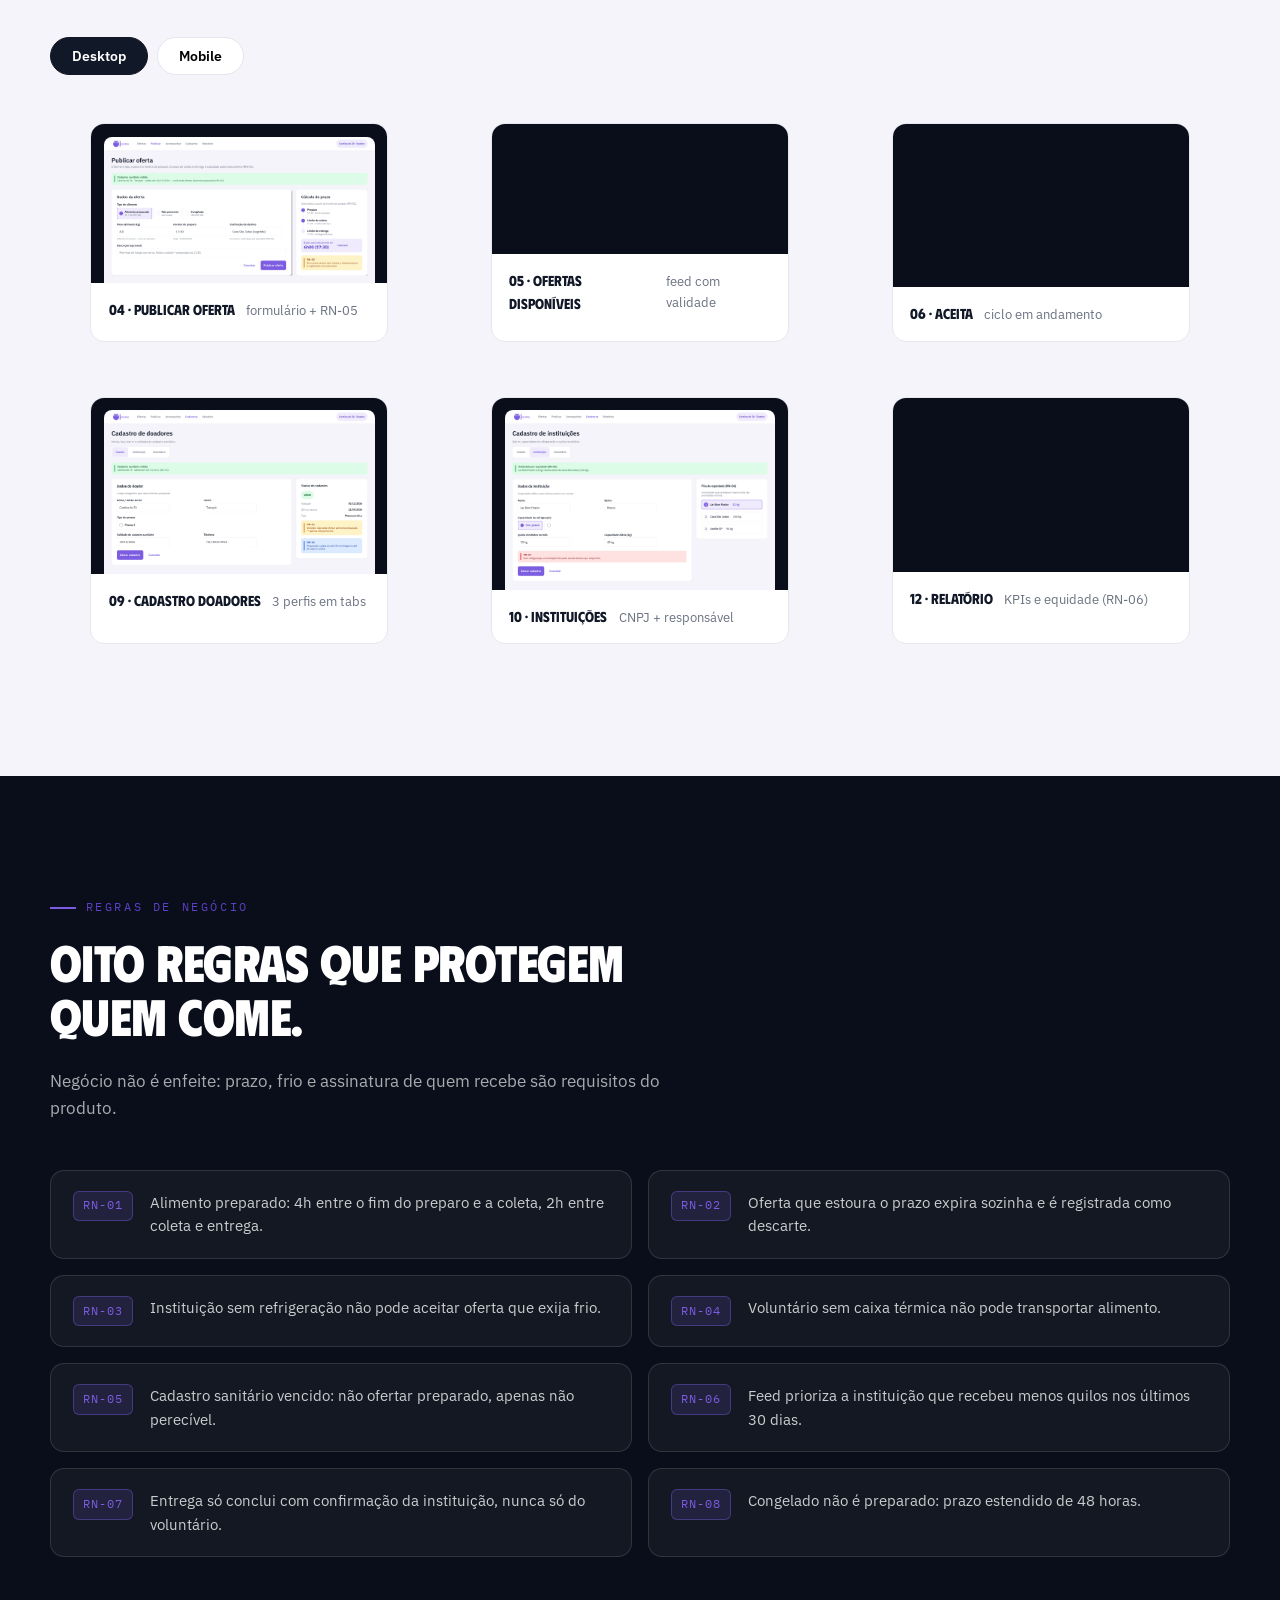
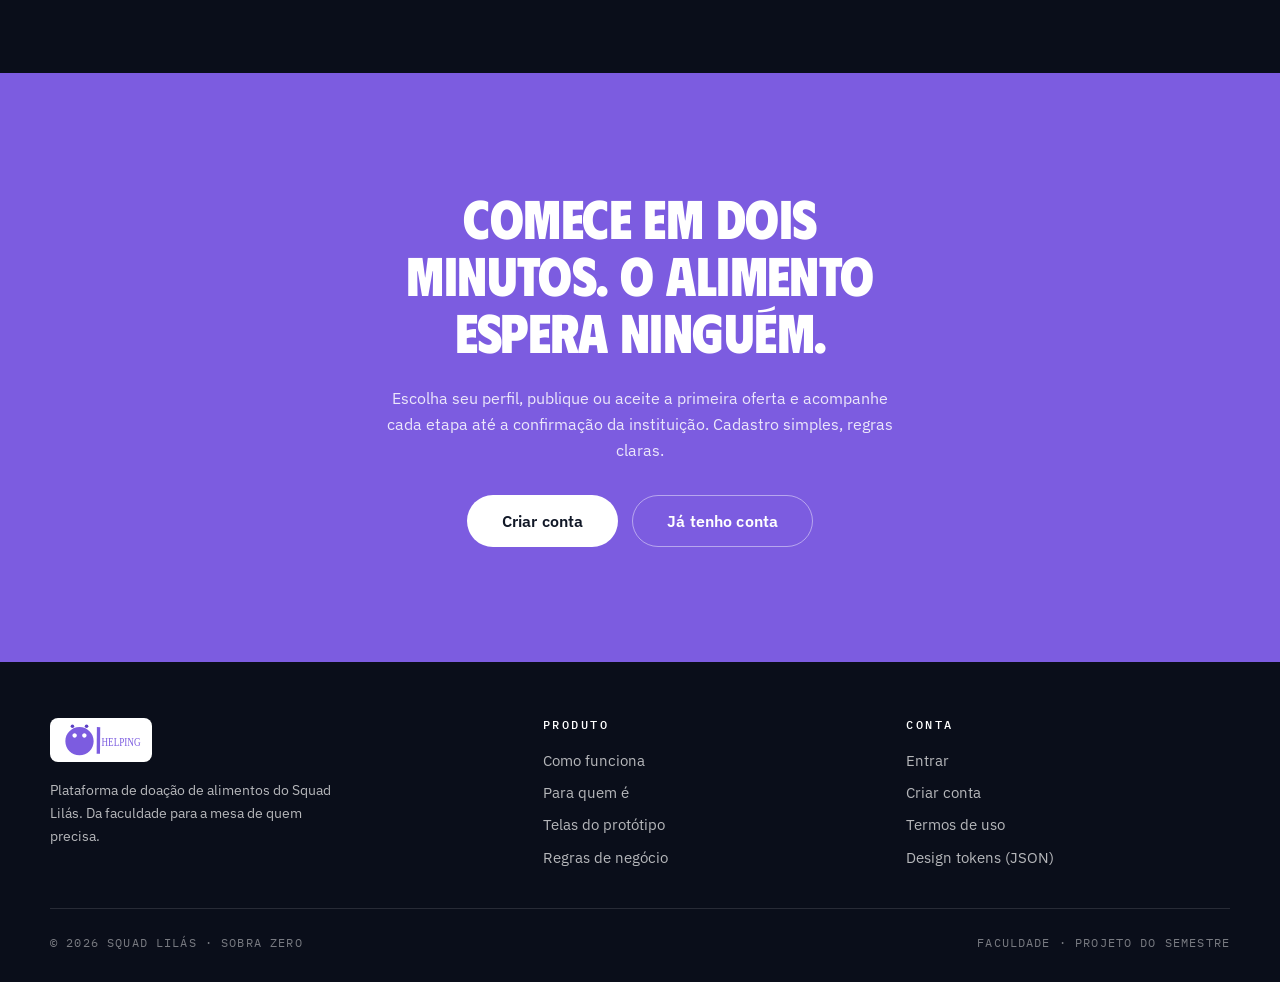
==== commit 9e54afc5: "feat: hero full-bleed com foto e cartoes dos perfis Co-authored-by: OpenBot <335604065+openbotgit[bo" ====
--- a/index.html
+++ b/index.html
@@ -41,43 +41,56 @@
 
   <!-- ================= HERO ================= -->
   <section class="hero">
+    <div class="hero-bg">
+      <img
+        class="hero-bg-img"
+        src="https://images.unsplash.com/photo-1547592180-85f173990554?auto=format&fit=crop&w=1600&q=80"
+        srcset="https://images.unsplash.com/photo-1547592180-85f173990554?auto=format&fit=crop&w=800&q=75 800w,
+                https://images.unsplash.com/photo-1547592180-85f173990554?auto=format&fit=crop&w=1200&q=80 1200w,
+                https://images.unsplash.com/photo-1547592180-85f173990554?auto=format&fit=crop&w=1600&q=80 1600w,
+                https://images.unsplash.com/photo-1547592180-85f173990554?auto=format&fit=crop&w=2000&q=80 2000w"
+        sizes="100vw"
+        width="2000" height="1500" fetchpriority="high"
+        alt="Refeição pronta em prato, ilustrando o alimento que pode ser resgatado pelo Sobra Zero">
+    </div>
+    <div class="hero-shade" aria-hidden="true"></div>
+
     <div class="container">
       <div class="hero-grid">
-        <div>
-          <span class="kicker">Projeto de faculdade · Squad Lilás</span>
-          <h1>A sobra de hoje é a <span class="accent">refeição</span> de alguém amanhã.</h1>
-          <p class="lead">
-            Todo dia comida boa vai para o lixo-enquanto muita gente passa fome.
-            O <strong>Sobra Zero</strong> conecta restaurantes, cantinas e mercados com excedente
-            a instituições sociais e voluntários de transporte, com rastro, prazo e
-            responsabilidade do prato à mesa.
-          </p>
-
-          <div class="hero-ctas">
-            <a class="btn btn-primary btn-lg" href="pages/cadastro.html">Criar conta grátis</a>
-            <a class="btn btn-ghost-light btn-lg" href="#telas">Ver o protótipo</a>
-          </div>
-
-          <div class="hero-meta">
-            <span>7 telas essenciais</span>
-            <span>Desktop 1440 + Mobile 390</span>
-            <span>8 regras de negócio</span>
-          </div>
-        </div>
-
-        <div class="hero-visual">
-          <figure class="hero-photo">
-            <img
-              src="https://images.unsplash.com/photo-1547592180-85f173990554?auto=format&fit=crop&w=1200&q=80"
-              srcset="https://images.unsplash.com/photo-1547592180-85f173990554?auto=format&fit=crop&w=800&q=75 800w,
-                      https://images.unsplash.com/photo-1547592180-85f173990554?auto=format&fit=crop&w=1200&q=80 1200w,
-                      https://images.unsplash.com/photo-1547592180-85f173990554?auto=format&fit=crop&w=1600&q=80 1600w"
-              sizes="(max-width: 860px) 92vw, 40vw"
-              width="1200" height="1500" fetchpriority="high"
-              alt="Refeição pronta em prato, ilustrando o alimento que pode ser resgatado pelo Sobra Zero">
-            <figcaption>Da sobra da cozinha à mesa de quem precisa.</figcaption>
-          </figure>
-          <span class="badge">Protótipo navegável</span>
+        <span class="kicker">Projeto de faculdade · Squad Lilás</span>
+        <h1>A sobra de hoje é a <span class="accent">refeição</span> de alguém amanhã.</h1>
+        <p class="lead">
+          Todo dia comida boa vai para o lixo-enquanto muita gente passa fome.
+          O <strong>Sobra Zero</strong> conecta restaurantes, cantinas e mercados com excedente
+          a instituições sociais e voluntários de transporte, com rastro, prazo e
+          responsabilidade do prato à mesa.
+        </p>
+
+        <div class="hero-ctas">
+          <a class="btn btn-primary btn-lg" href="pages/cadastro.html">Criar conta grátis</a>
+          <a class="btn btn-ghost-light btn-lg" href="#telas">Ver o protótipo</a>
+        </div>
+
+        <div class="hero-cards">
+          <figure class="hero-card">
+            <span data-icon="chef-hat" data-size="22"></span>
+            <figcaption><b>Doador</b><small>quem tem sobra</small></figcaption>
+          </figure>
+          <figure class="hero-card">
+            <span data-icon="building-2" data-size="22"></span>
+            <figcaption><b>Instituição</b><small>quem recebe</small></figcaption>
+          </figure>
+          <figure class="hero-card">
+            <span data-icon="truck" data-size="22"></span>
+            <figcaption><b>Voluntário</b><small>quem transporta</small></figcaption>
+          </figure>
+        </div>
+
+        <div class="hero-meta">
+          <span>7 telas essenciais</span>
+          <span>Desktop 1440 + Mobile 390</span>
+          <span>8 regras de negócio</span>
+          <span>Protótipo navegável</span>
         </div>
       </div>
     </div>
--- a/css/stily.css
+++ b/css/stily.css
@@ -244,16 +244,30 @@
   background: var(--ink-deep);
   color: #fff;
   overflow: hidden;
-  padding: clamp(4.5rem, 10vw, 8rem) 0 0;
-}
-.hero::before {
-  /* mancha roxa */
-  content: "";
+  padding: clamp(5rem, 11vw, 8.5rem) 0 0;
+  isolation: isolate;
+}
+.hero-bg {
   position: absolute;
-  width: 720px; height: 720px;
-  top: -280px; right: -200px;
-  background: radial-gradient(circle, rgba(124, 92, 224, .55) 0%, rgba(124, 92, 224, 0) 62%);
-  filter: blur(8px);
+  inset: 0;
+  z-index: 0;
+  overflow: hidden;
+}
+.hero-bg-img {
+  display: block;
+  width: 100%;
+  height: 100%;
+  object-fit: cover;
+  object-position: center 45%;
+  animation: heroZoom 18s ease-in-out infinite alternate;
+}
+.hero-shade {
+  position: absolute;
+  inset: 0;
+  z-index: 1;
+  background:
+    linear-gradient(180deg, rgba(10, 14, 26, .9) 0%, rgba(10, 14, 26, .72) 45%, rgba(10, 14, 26, .97) 100%),
+    radial-gradient(circle at 75% 15%, rgba(124, 92, 224, .45) 0%, rgba(124, 92, 224, 0) 55%);
   pointer-events: none;
 }
 .hero::after {
@@ -261,25 +275,36 @@
   content: "";
   position: absolute;
   inset: 0;
+  z-index: 1;
   background-image: radial-gradient(rgba(255, 255, 255, .075) 1px, transparent 1px);
   background-size: 4px 4px;
-  opacity: .5;
+  opacity: .45;
   pointer-events: none;
 }
 .hero .container { position: relative; z-index: 2; }
 
+@keyframes heroZoom {
+  from { transform: scale(1); }
+  to { transform: scale(1.08); }
+}
+
 .hero-grid {
-  display: grid;
-  grid-template-columns: 1.15fr .85fr;
-  gap: clamp(2rem, 5vw, 4.5rem);
+  display: flex;
+  flex-direction: column;
   align-items: center;
+  text-align: center;
+  max-width: 940px;
+  margin: 0 auto;
   padding-bottom: clamp(3.5rem, 7vw, 5.5rem);
+  animation: floatIn .9s .15s cubic-bezier(.2, .7, .2, 1) both;
 }
 
 .hero h1 {
-  font-size: clamp(2.6rem, 6.2vw, 5rem);
+  font-size: clamp(2.6rem, 7vw, 5.6rem);
   font-weight: 800;
+  line-height: 1.05;
   margin-bottom: 1.2rem;
+  text-shadow: 0 4px 24px rgba(0, 0, 0, .55);
 }
 .hero h1 .accent {
   color: var(--purple);
@@ -296,21 +321,79 @@
 }
 .hero .lead {
   font-size: clamp(1.02rem, 1.5vw, 1.18rem);
-  color: rgba(255, 255, 255, .74);
-  max-width: 54ch;
-  margin-bottom: 2rem;
-}
-.hero-ctas { display: flex; flex-wrap: wrap; gap: .9rem; margin-bottom: 2.4rem; }
+  color: rgba(255, 255, 255, .82);
+  max-width: 62ch;
+  margin: 0 auto 2rem;
+  text-shadow: 0 2px 14px rgba(0, 0, 0, .6);
+}
+.hero-ctas { display: flex; flex-wrap: wrap; justify-content: center; gap: .9rem; margin-bottom: 2.6rem; }
+
+/* cartoes flutuantes dos tres perfis */
+.hero-cards {
+  display: flex;
+  flex-wrap: wrap;
+  justify-content: center;
+  gap: 1rem;
+  margin-bottom: 2.6rem;
+}
+.hero-card {
+  display: flex;
+  align-items: center;
+  gap: .85rem;
+  margin: 0;
+  min-width: 200px;
+  padding: .9rem 1.15rem;
+  border-radius: var(--radius);
+  border: 1px solid rgba(255, 255, 255, .22);
+  background: rgba(124, 92, 224, .16);
+  backdrop-filter: blur(14px);
+  -webkit-backdrop-filter: blur(14px);
+  box-shadow: 0 18px 40px -24px rgba(0, 0, 0, .9);
+  text-align: left;
+  transition: transform .25s, border-color .25s, background .25s;
+}
+.hero-card:hover {
+  transform: translateY(-4px);
+  border-color: var(--purple);
+  background: rgba(124, 92, 224, .3);
+}
+.hero-card .icon {
+  display: inline-flex;
+  align-items: center;
+  justify-content: center;
+  flex: 0 0 auto;
+  width: 42px; height: 42px;
+  border-radius: 12px;
+  background: var(--tint);
+  color: var(--purple-dark);
+}
+.hero-card .icon svg { width: 22px; height: 22px; }
+.hero-card b {
+  display: block;
+  font-family: var(--display);
+  font-size: 1.05rem;
+  line-height: 1.2;
+  color: #fff;
+}
+.hero-card small {
+  display: block;
+  font-family: var(--mono);
+  font-size: .68rem;
+  letter-spacing: .1em;
+  text-transform: uppercase;
+  color: rgba(255, 255, 255, .68);
+}
 
 .hero-meta {
   display: flex;
   flex-wrap: wrap;
+  justify-content: center;
   gap: 1.6rem;
   font-family: var(--mono);
   font-size: .74rem;
   letter-spacing: .14em;
   text-transform: uppercase;
-  color: rgba(255, 255, 255, .5);
+  color: rgba(255, 255, 255, .68);
 }
 .hero-meta span { display: inline-flex; align-items: center; gap: .5rem; }
 .hero-meta span::before {
@@ -318,60 +401,6 @@
   width: 7px; height: 7px;
   border-radius: 50%;
   background: var(--purple);
-}
-
-/* foto real no hero */
-.hero-visual {
-  position: relative;
-  animation: floatIn .9s .15s cubic-bezier(.2, .7, .2, 1) both;
-}
-.hero-photo {
-  position: relative;
-  margin: 0;
-  border-radius: var(--radius);
-  overflow: hidden;
-  border: 1px solid rgba(255, 255, 255, .16);
-  box-shadow: 0 40px 80px -30px rgba(0, 0, 0, .85);
-  aspect-ratio: 4 / 5;
-  background: var(--ink);
-}
-.hero-photo img {
-  display: block;
-  width: 100%;
-  height: 100%;
-  object-fit: cover;
-}
-.hero-photo::after {
-  content: "";
-  position: absolute;
-  inset: 0;
-  background: linear-gradient(180deg, rgba(30, 16, 65, .05) 0%, rgba(30, 16, 65, .78) 100%);
-  pointer-events: none;
-}
-.hero-photo figcaption {
-  position: absolute;
-  left: 1.5rem; right: 1.5rem; bottom: 1.5rem;
-  z-index: 1;
-  font-family: var(--display);
-  font-weight: 700;
-  font-size: 1.05rem;
-  line-height: 1.35;
-  color: #fff;
-  text-shadow: 0 2px 12px rgba(0, 0, 0, .5);
-}
-.hero-visual .badge {
-  position: absolute;
-  bottom: -18px; left: -18px;
-  z-index: 2;
-  background: var(--purple);
-  color: #fff;
-  font-family: var(--mono);
-  font-size: .7rem;
-  letter-spacing: .16em;
-  text-transform: uppercase;
-  padding: .65rem 1rem;
-  border-radius: 999px;
-  box-shadow: 0 16px 30px -14px rgba(124, 92, 224, .9);
 }
 
 /* ticker do ciclo */
@@ -1639,8 +1668,11 @@
   }
   .site-header.is-open .header-actions .btn { flex: 1; }
 
-  .hero-grid { grid-template-columns: 1fr; }
-  .hero-visual { order: 2; max-width: 520px; }
+  .hero-grid { padding-bottom: 3rem; }
+  .hero h1 { font-size: clamp(2.4rem, 10vw, 3.4rem); }
+  .hero-cards { flex-direction: column; align-items: stretch; width: 100%; max-width: 340px; }
+  .hero-card { min-width: 0; width: 100%; }
+  .hero-meta { gap: .8rem 1.2rem; font-size: .68rem; }
   .persona-grid, .rules-grid, .footer-grid { grid-template-columns: 1fr; }
   .gallery-grid { grid-template-columns: 1fr; }
   .legal { grid-template-columns: 1fr; }
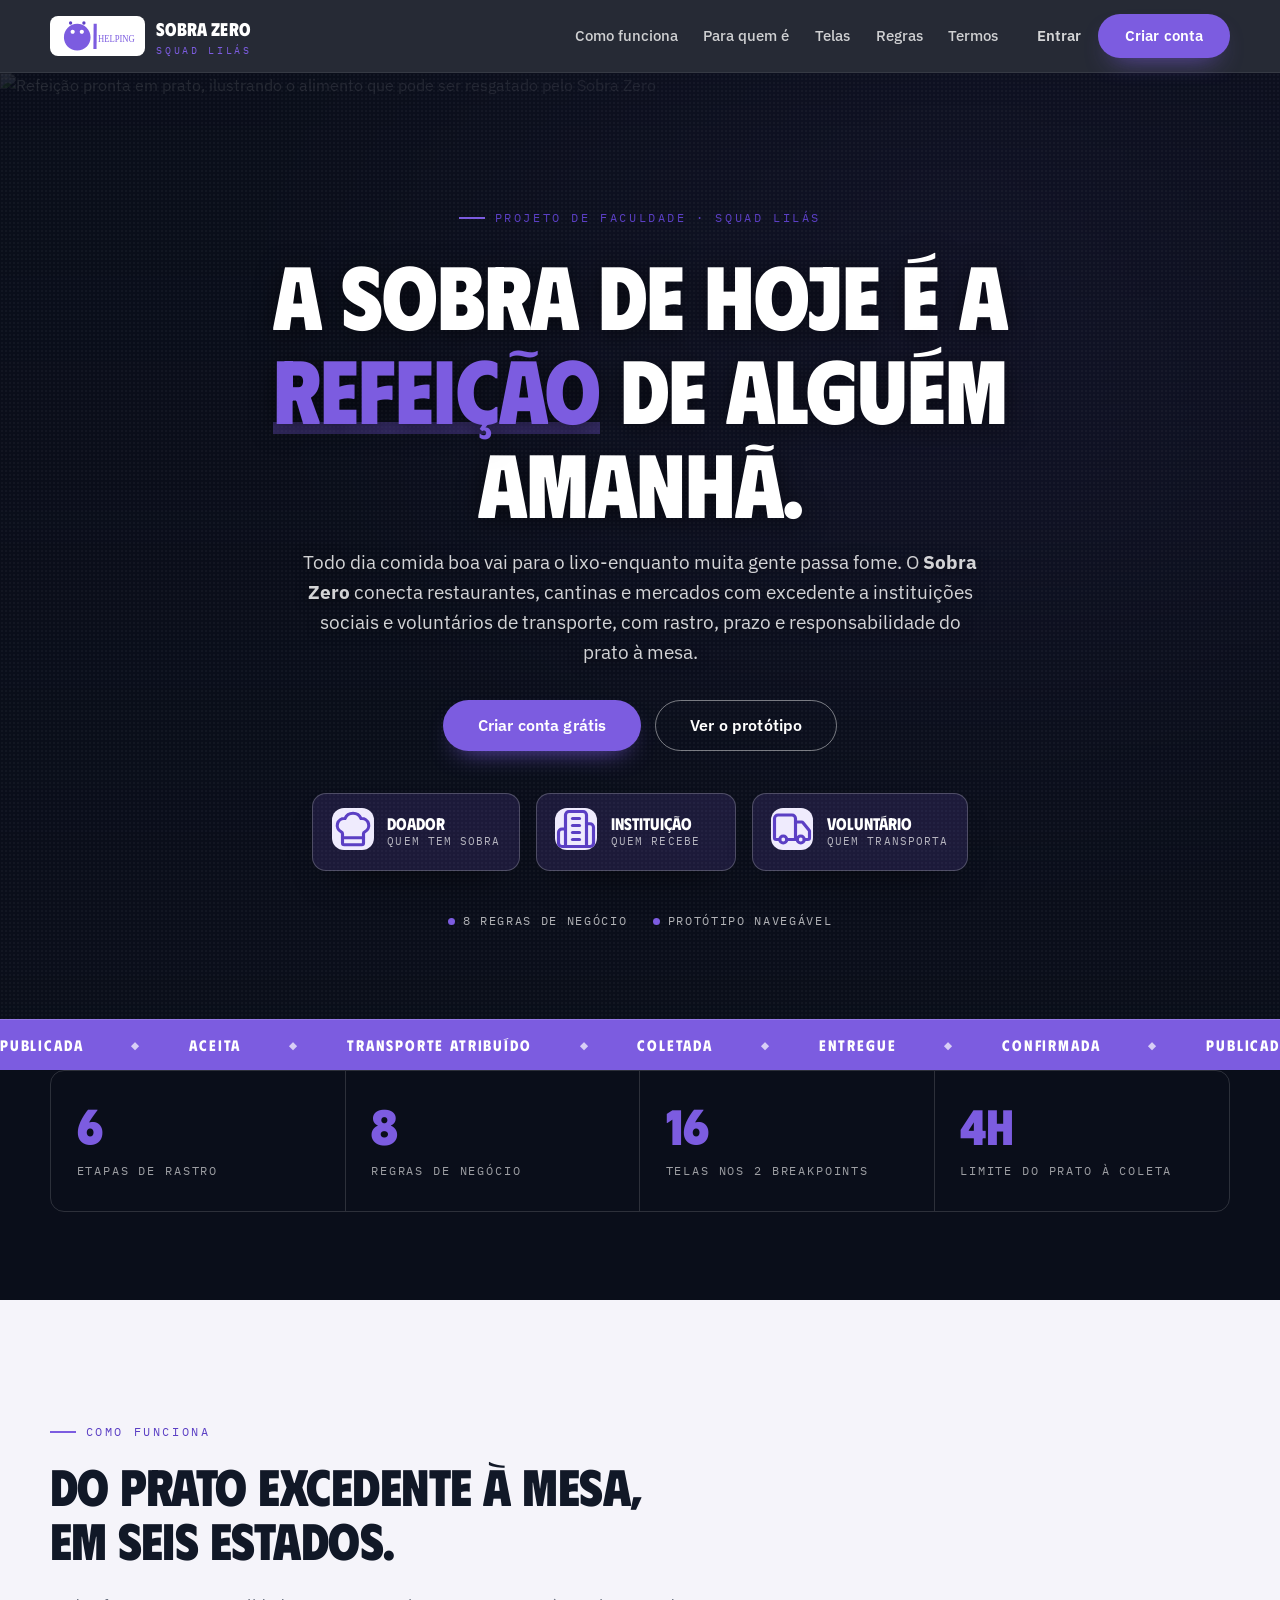
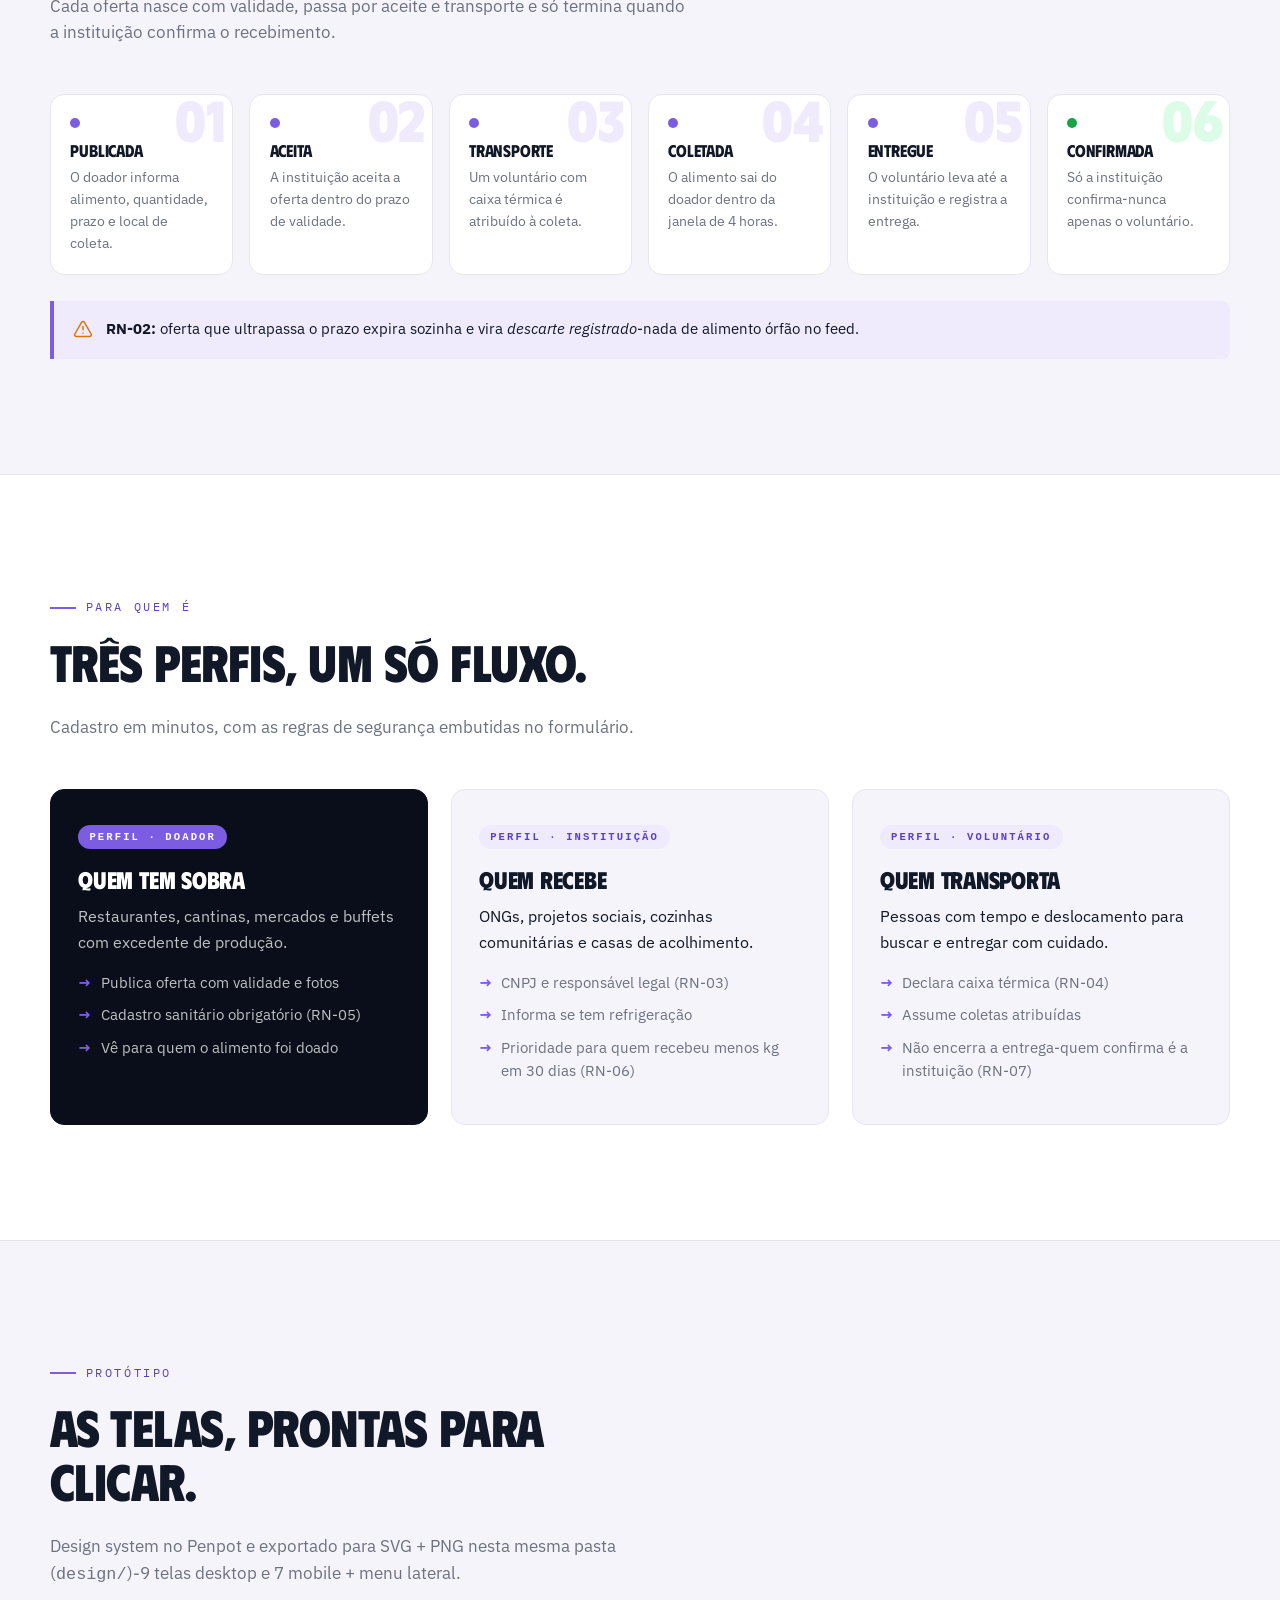
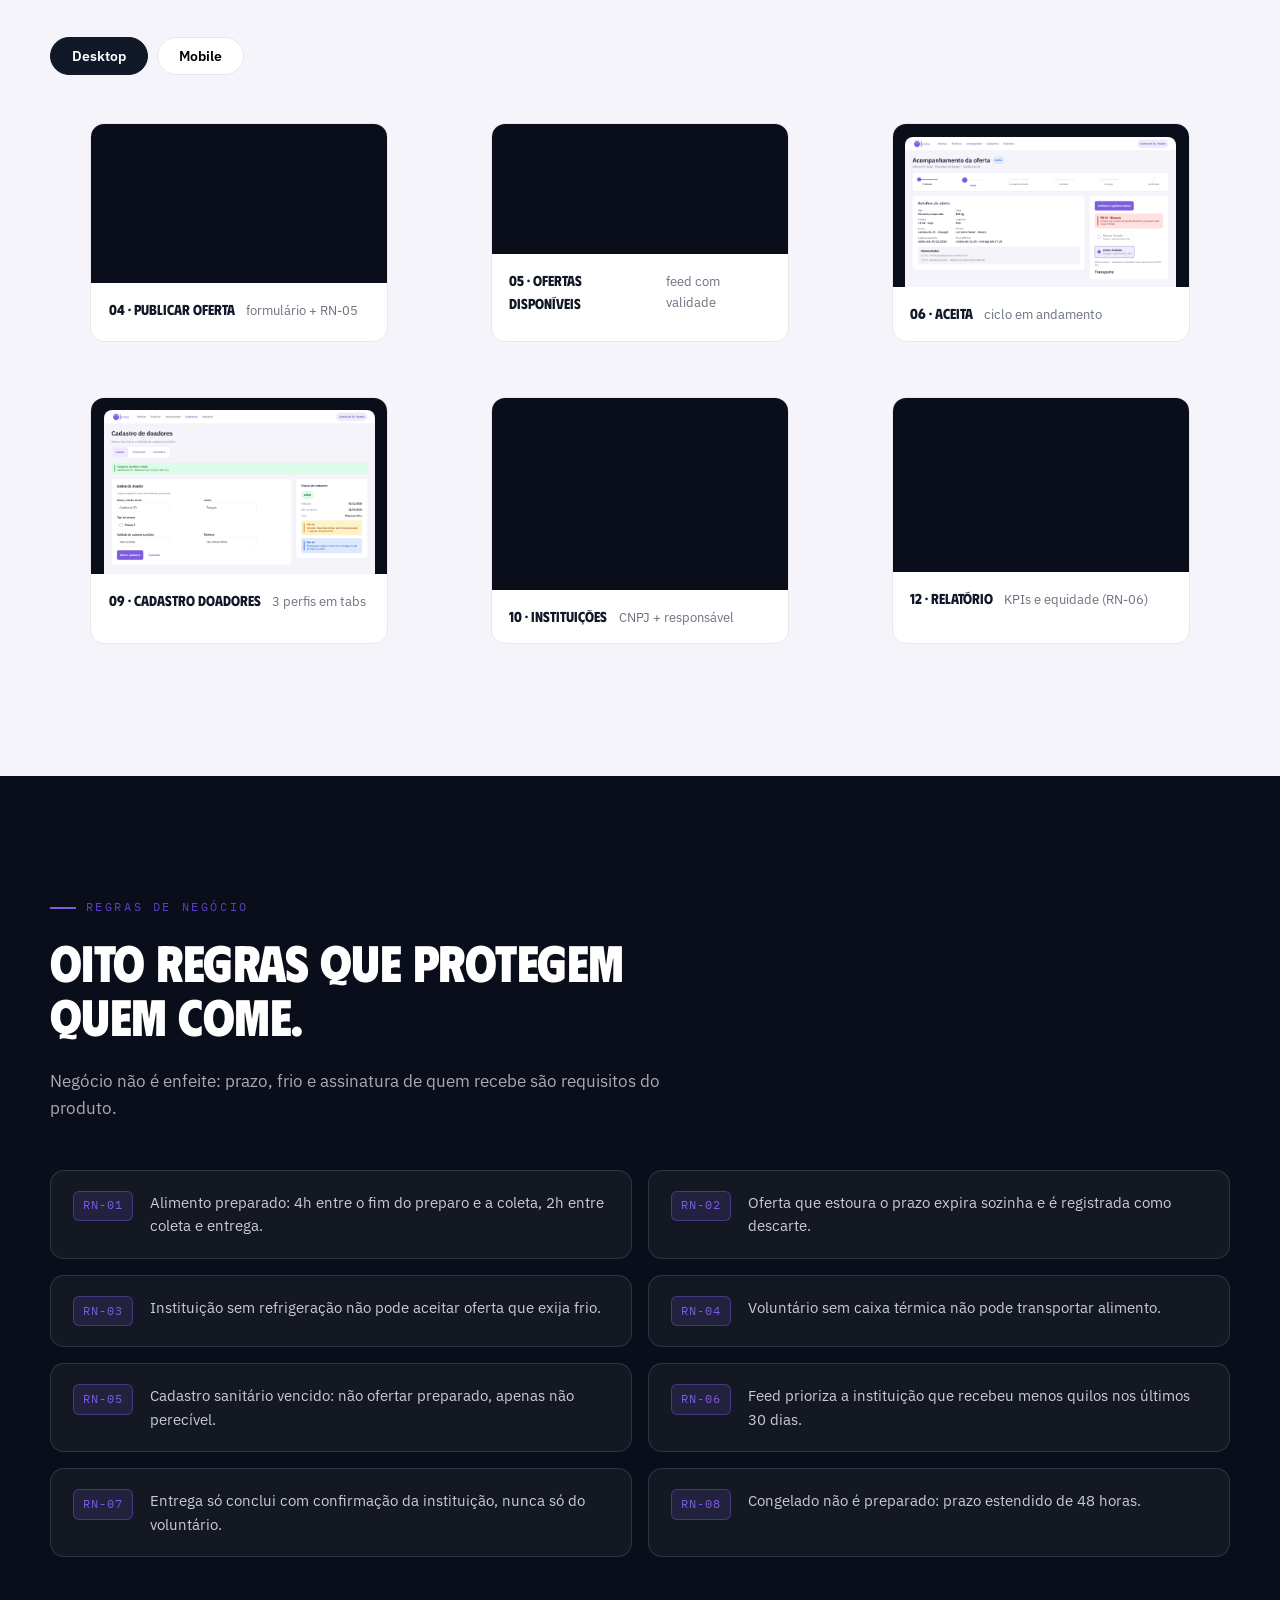
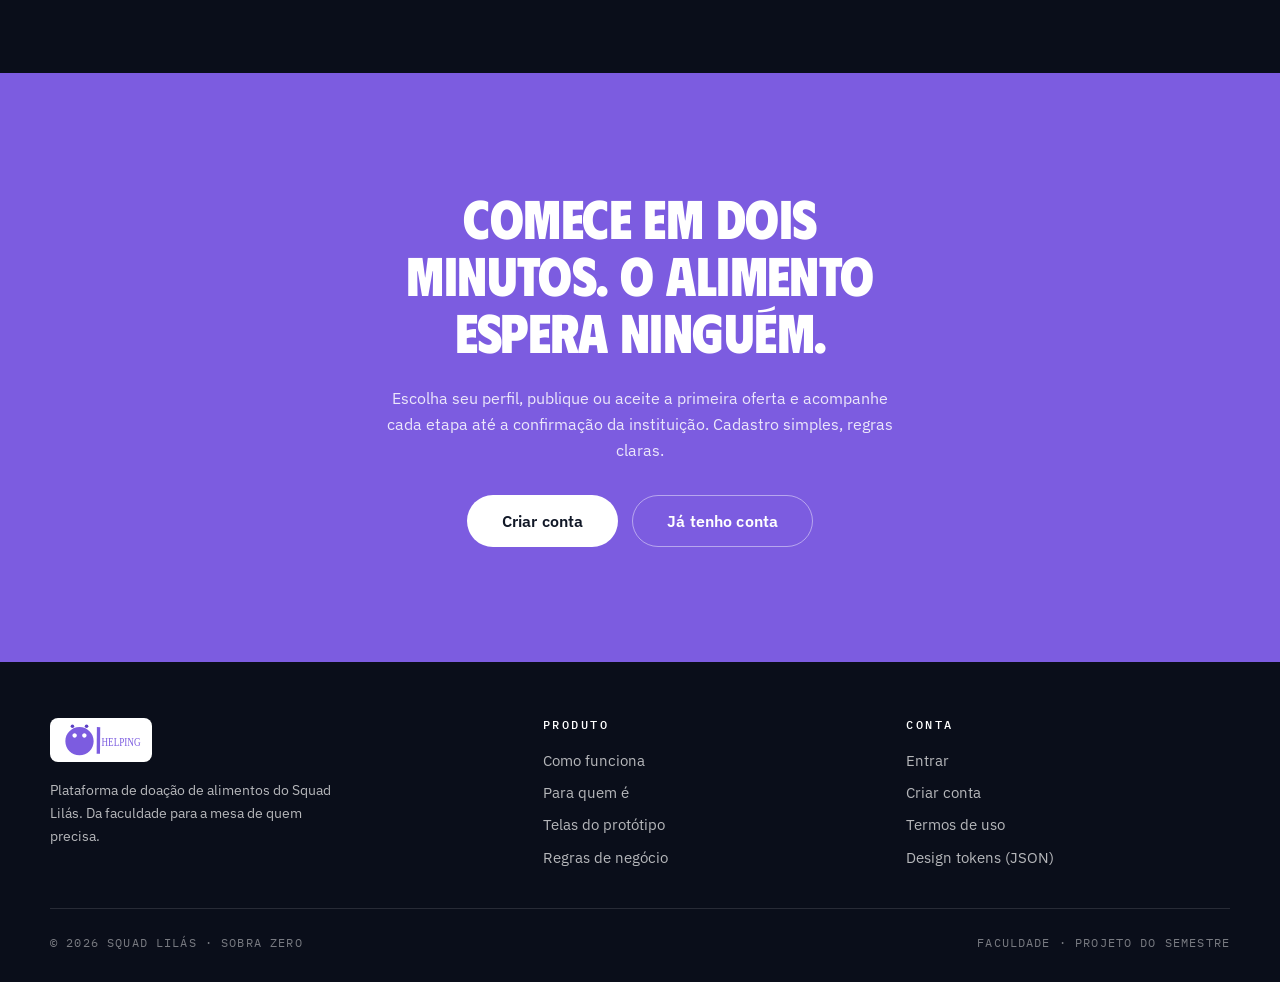
==== commit 59d6fcb0: "fix: remove informações desnecessárias da seção hero" ====
--- a/index.html
+++ b/index.html
@@ -87,8 +87,6 @@
         </div>
 
         <div class="hero-meta">
-          <span>7 telas essenciais</span>
-          <span>Desktop 1440 + Mobile 390</span>
           <span>8 regras de negócio</span>
           <span>Protótipo navegável</span>
         </div>
--- a/css/stily.css
+++ b/css/stily.css
@@ -266,7 +266,7 @@
   inset: 0;
   z-index: 1;
   background:
-    linear-gradient(180deg, rgba(10, 14, 26, .9) 0%, rgba(10, 14, 26, .72) 45%, rgba(10, 14, 26, .97) 100%),
+    linear-gradient(180deg, rgba(10, 14, 26, .9) 0%, rgba(10, 14, 26, .82) 45%, rgba(10, 14, 26, .97) 100%),
     radial-gradient(circle at 75% 15%, rgba(124, 92, 224, .45) 0%, rgba(124, 92, 224, 0) 55%);
   pointer-events: none;
 }
@@ -1628,6 +1628,7 @@
 @media (prefers-reduced-motion: reduce) {
   *, *::before, *::after { animation-duration: .01ms !important; transition-duration: .01ms !important; }
   html { scroll-behavior: auto; }
+  .hero-bg-img { animation: none; }
 }
 
 /* ---------------- responsivo ---------------- */
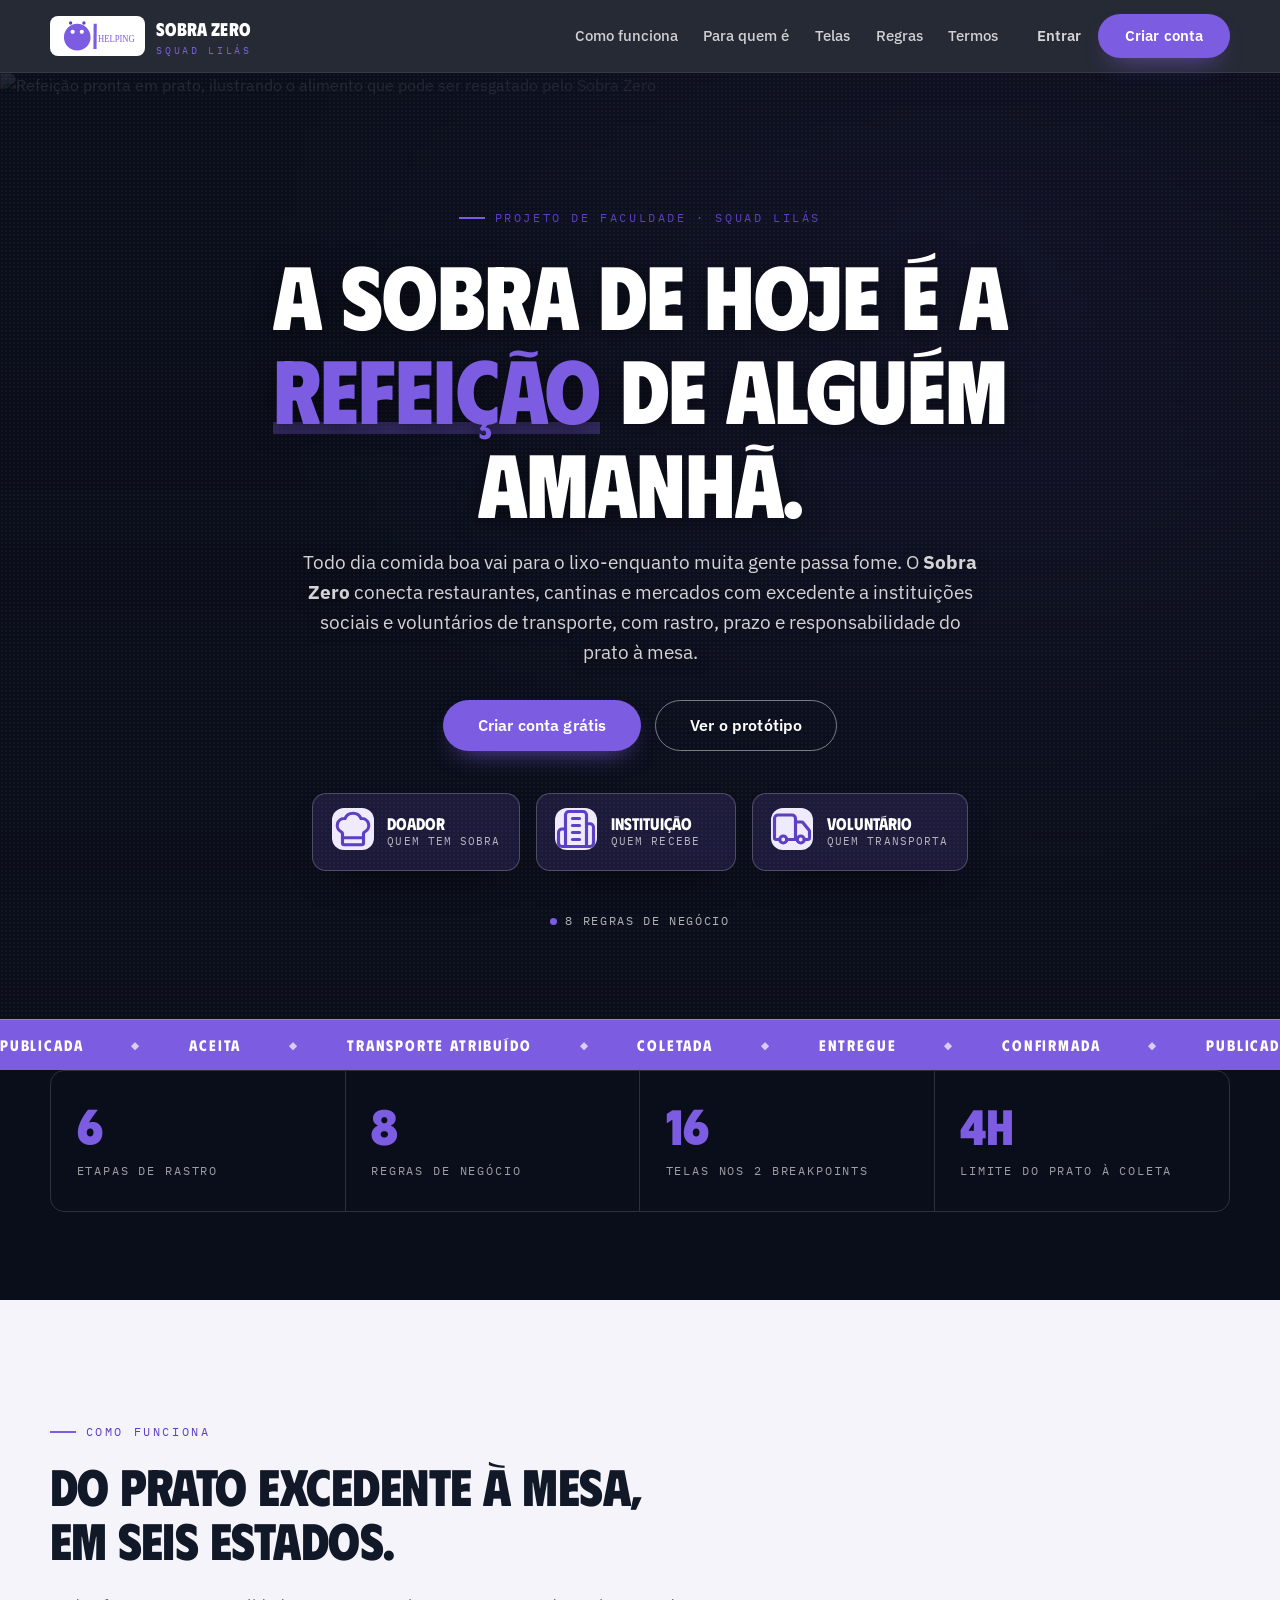
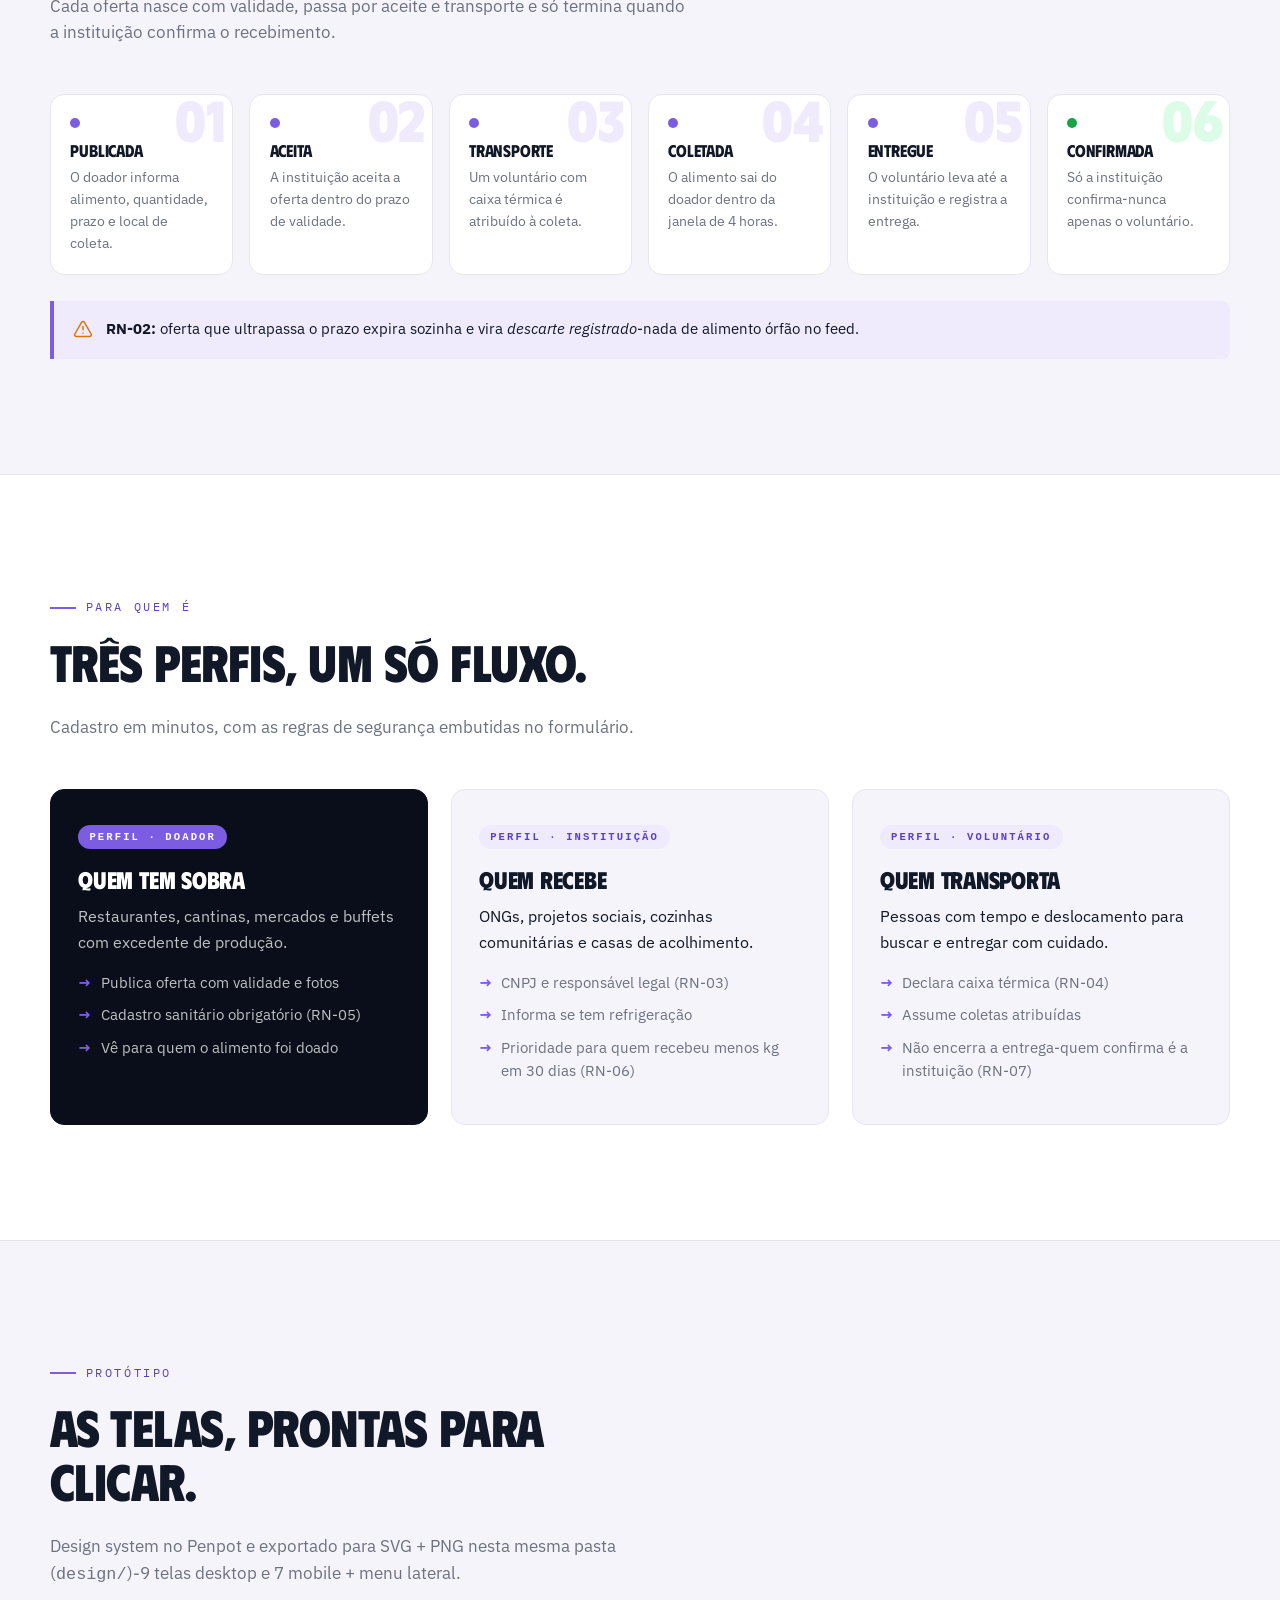
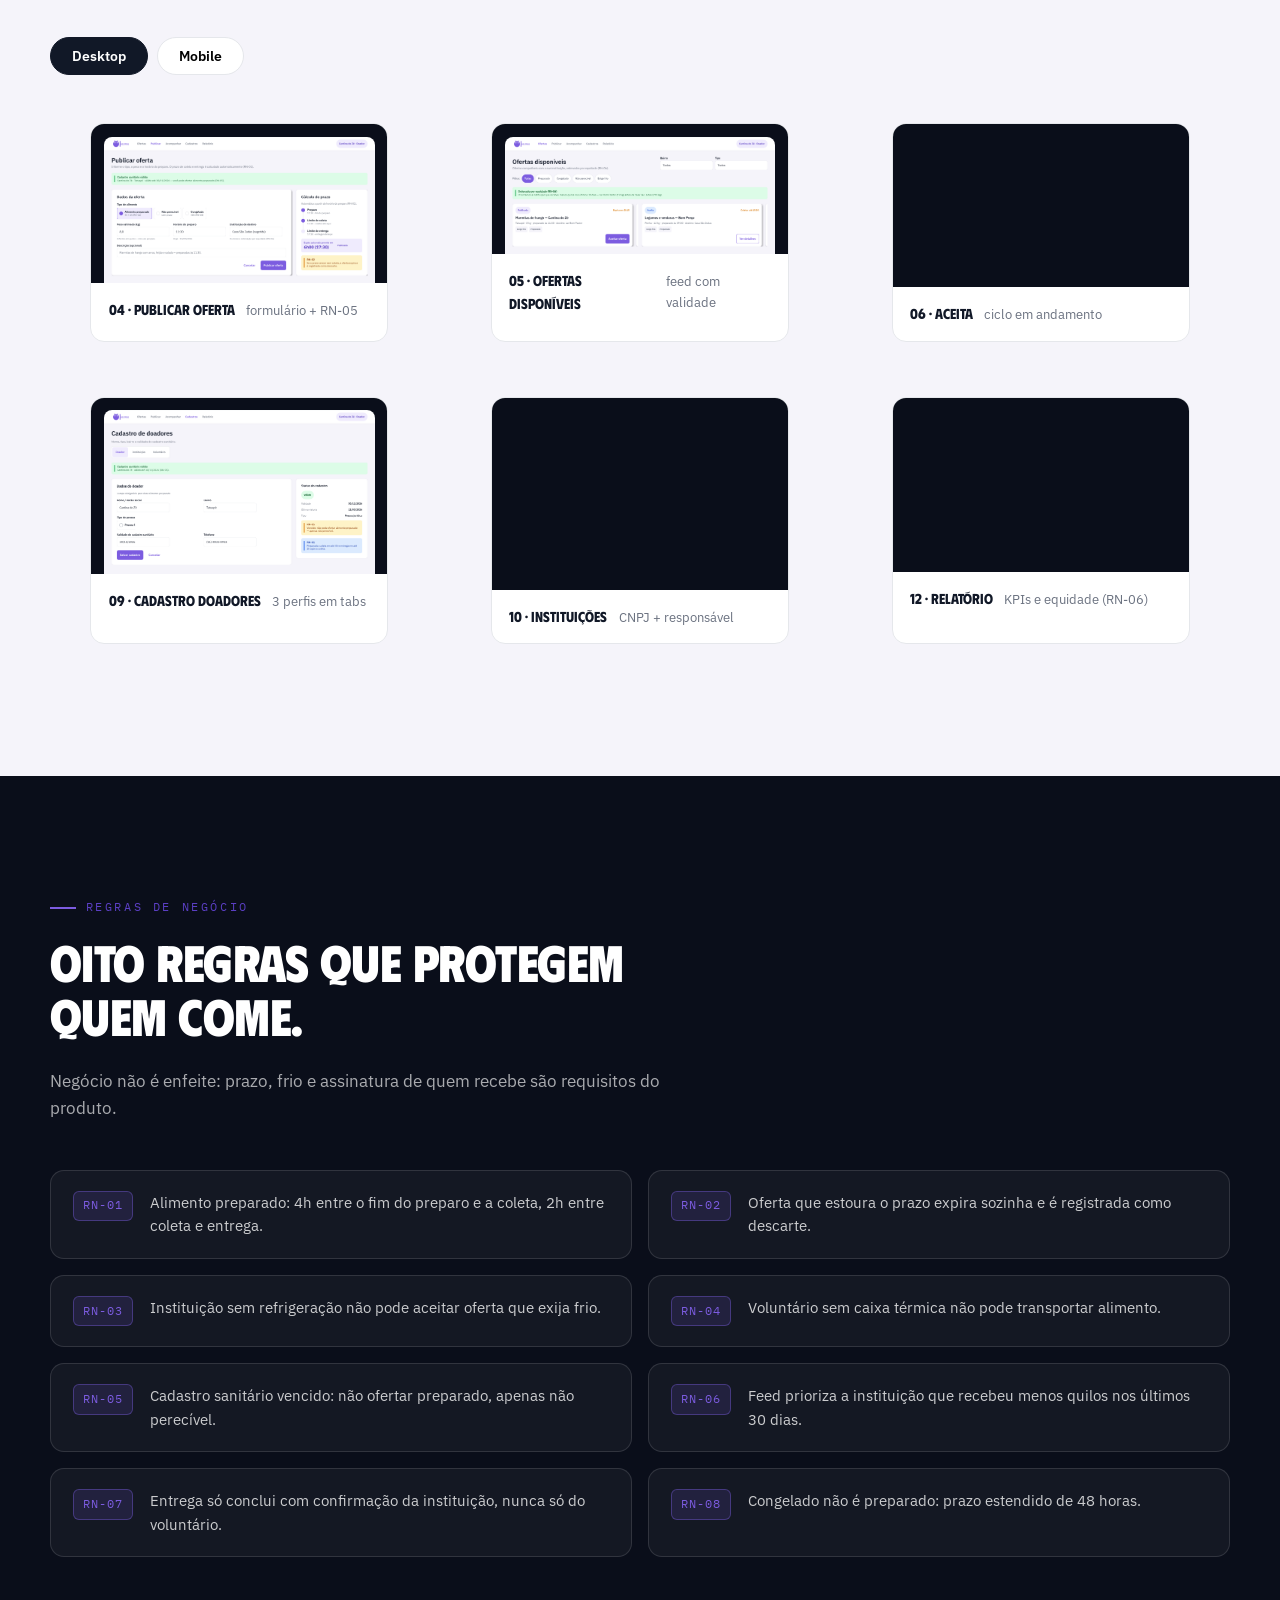
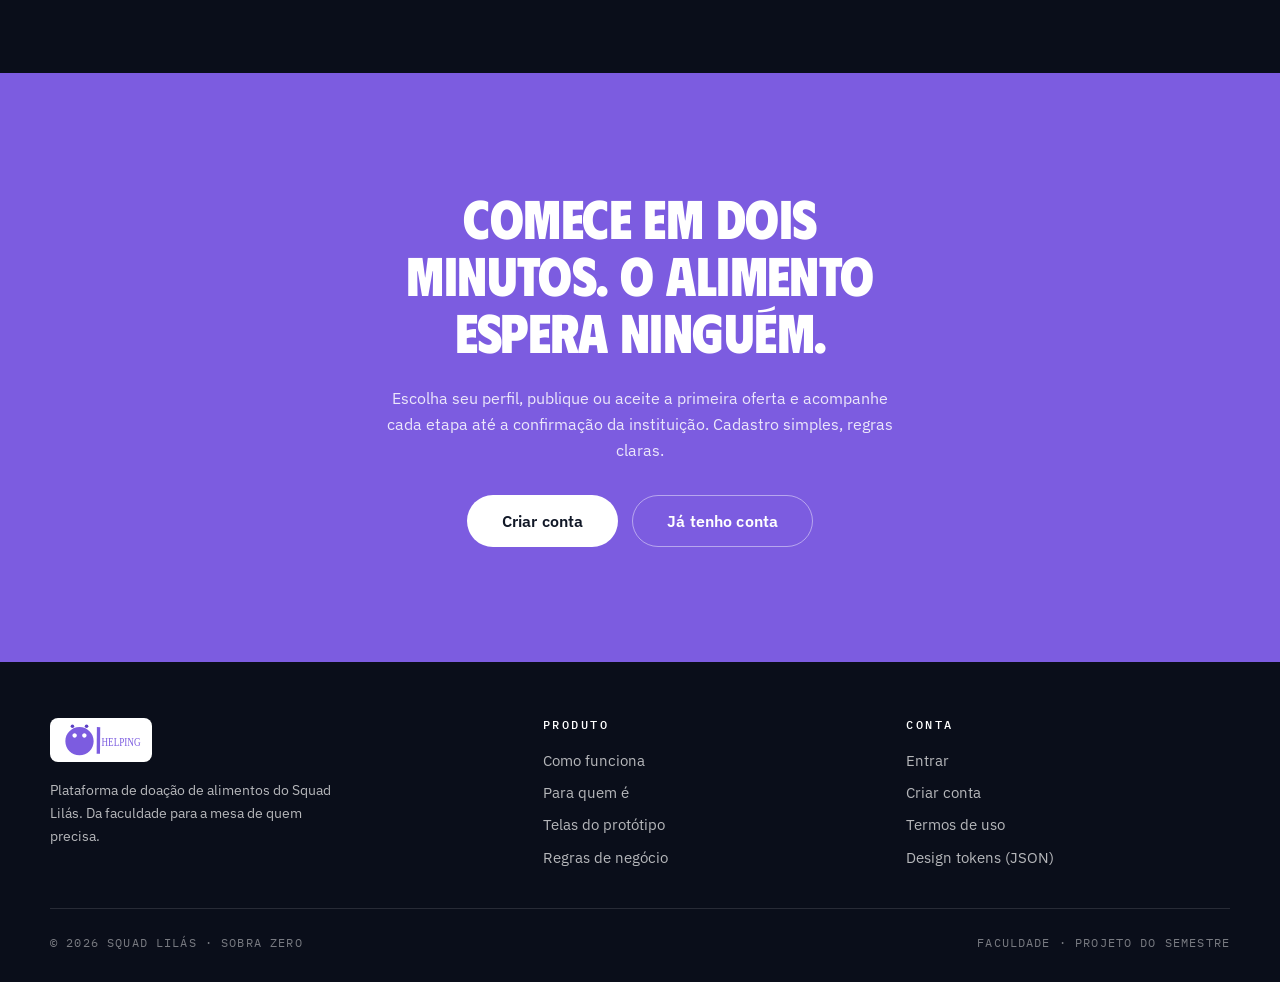
==== commit 4cb40d57: "d" ====
--- a/index.html
+++ b/index.html
@@ -88,7 +88,6 @@
 
         <div class="hero-meta">
           <span>8 regras de negócio</span>
-          <span>Protótipo navegável</span>
         </div>
       </div>
     </div>
